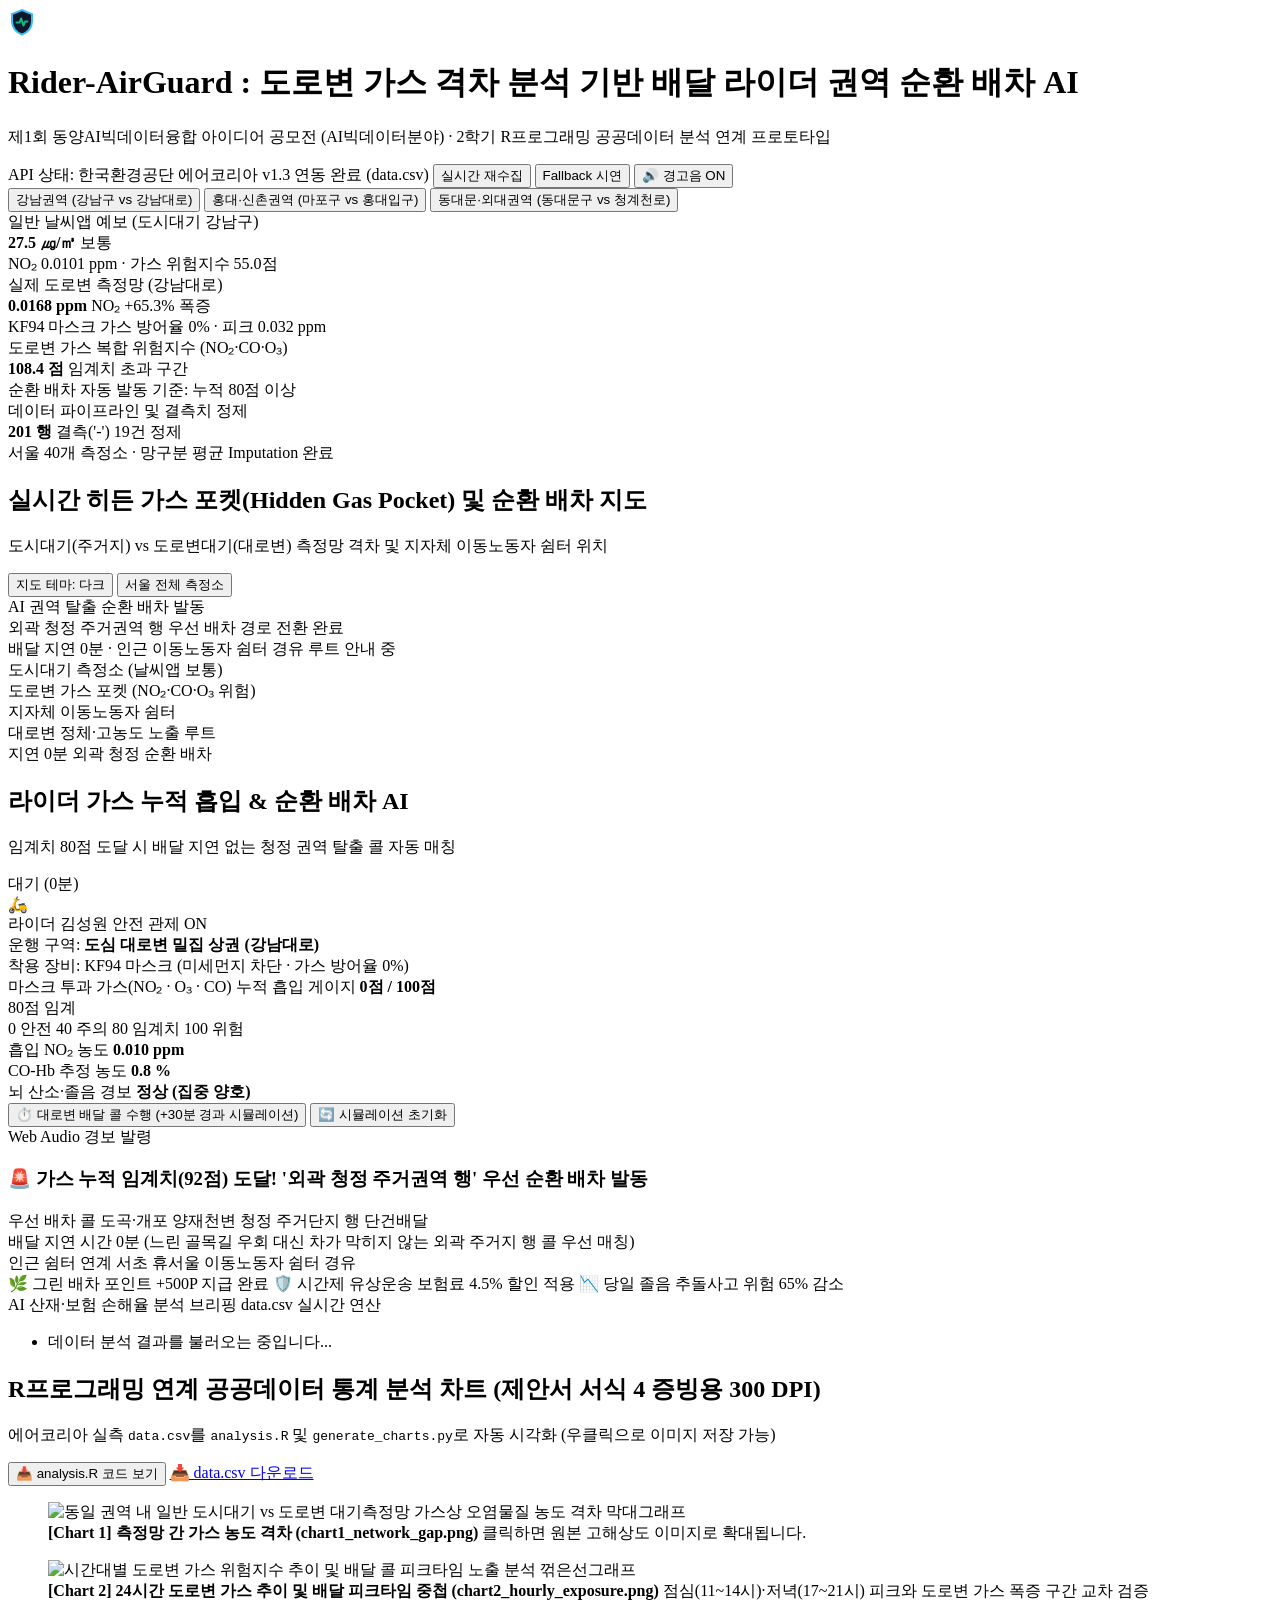
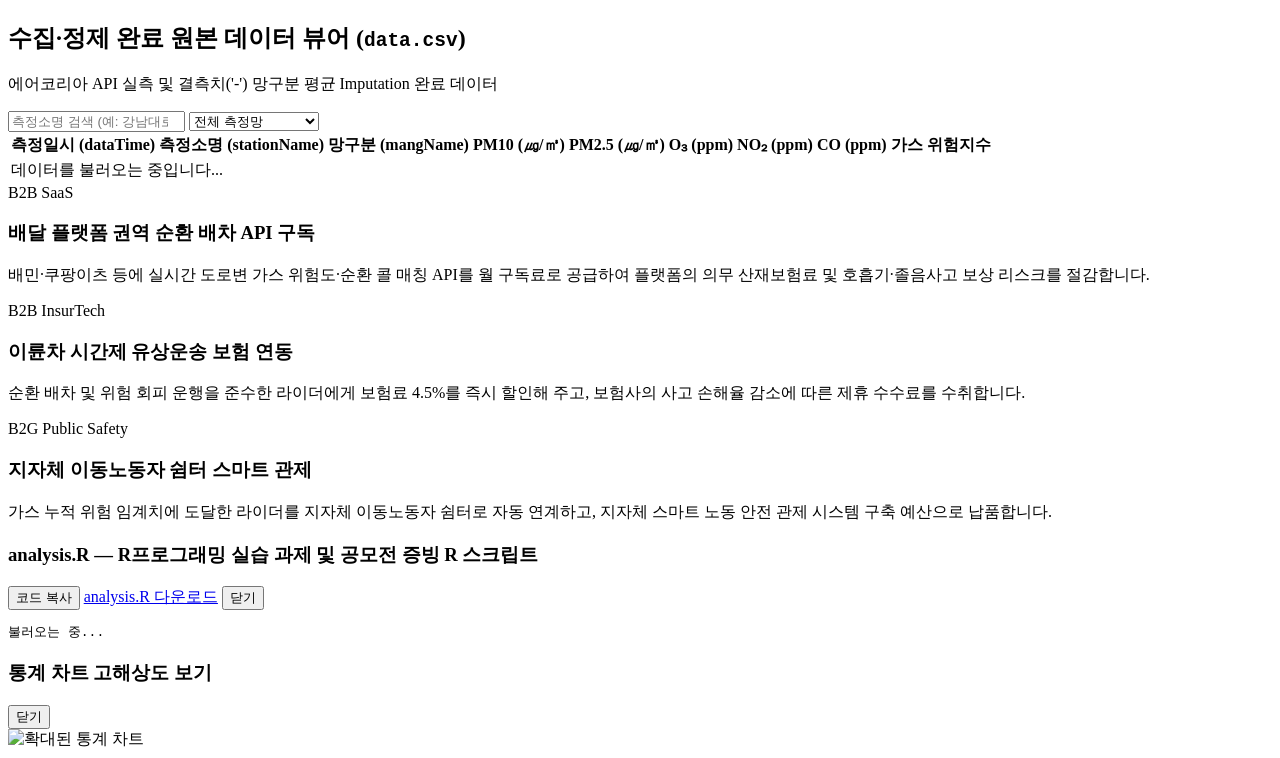
==== templates/index.html @ 2bc338ea "feat: initial Rider-AirGuard prototype, AirKorea API pipeline, R analysis, charts, and GitHub Pages " ====
<!DOCTYPE html>
<html lang="ko">
<head>
  <meta charset="UTF-8" />
  <meta name="viewport" content="width=device-width, initial-scale=1.0" />
  <title>Rider-AirGuard : 도로변 가스 격차 분석 기반 배달 라이더 권역 순환 배차 AI</title>
  <meta name="description" content="에어코리아 도시대기 vs 도로변 측정망 가스(NO2·O3·CO) 격차 분석 기반 배달 라이더 보호 및 지연 0분 권역 순환 배차 AI 관제 시스템" />
  <link rel="stylesheet" href="static/vendor/leaflet/leaflet.css" />
  <link rel="stylesheet" href="static/css/style.css" />
</head>
<body>
  <!-- A. 상단 관제 헤더 바 -->
  <header class="topbar">
    <div class="topbar-inner">
      <div class="brand-area">
        <div class="brand-logo" aria-hidden="true">
          <svg width="28" height="28" viewBox="0 0 28 28" fill="none">
            <path d="M14 2L24 6.2V13.6C24 19.8 19.7 24.8 14 26.5C8.3 24.8 4 19.8 4 13.6V6.2L14 2Z" stroke="#38BDF8" stroke-width="2" fill="#0F172A"/>
            <path d="M8.5 14.5H11.5L13.2 10.5L15.4 17.5L17.2 13.5H19.5" stroke="#10B981" stroke-width="2" stroke-linecap="round" stroke-linejoin="round"/>
          </svg>
        </div>
        <div class="brand-text">
          <h1>Rider-AirGuard : 도로변 가스 격차 분석 기반 배달 라이더 권역 순환 배차 AI</h1>
          <p class="brand-sub">제1회 동양AI빅데이터융합 아이디어 공모전 (AI빅데이터분야) · 2학기 R프로그래밍 공공데이터 분석 연계 프로토타입</p>
        </div>
      </div>

      <div class="header-controls">
        <div class="api-status-group">
          <span id="apiStatusBadge" class="status-badge status-live">
            API 상태: 한국환경공단 에어코리아 v1.3 연동 완료 (data.csv)
          </span>
          <button id="btnRefreshLive" class="btn-mini" title="실제 에어코리아 API에서 최신 데이터 다시 수집">
            실시간 재수집
          </button>
          <button id="btnTestFallback" class="btn-mini btn-mini-outline" title="API 장애 상황 대비 로컬 백업 Fallback 모드 시연">
            Fallback 시연
          </button>
          <button id="btnToggleAudio" class="btn-mini btn-mini-outline" title="경고음 알림 켜기/끄기">
            🔊 경고음 ON
          </button>
        </div>

        <nav class="region-tabs" aria-label="핵심 배달 권역 빠른 이동">
          <button class="region-tab active" data-region="gangnam">
            강남권역 <span class="tab-sub">(강남구 vs 강남대로)</span>
          </button>
          <button class="region-tab" data-region="hongdae">
            홍대·신촌권역 <span class="tab-sub">(마포구 vs 홍대입구)</span>
          </button>
          <button class="region-tab" data-region="dongdaemun">
            동대문·외대권역 <span class="tab-sub">(동대문구 vs 청계천로)</span>
          </button>
        </nav>
      </div>
    </div>
  </header>

  <!-- 권역 핵심 KPI 요약 스트립 -->
  <section class="kpi-strip" aria-label="선택 권역 실시간 측정망 격차 지표">
    <div class="kpi-card">
      <span class="kpi-label">일반 날씨앱 예보 (도시대기 <span id="kpiUrbanName">강남구</span>)</span>
      <div class="kpi-value-row">
        <strong id="kpiUrbanPm10" class="text-emerald">27.5 ㎍/㎥</strong>
        <span id="kpiUrbanGrade" class="pill pill-safe">보통</span>
      </div>
      <span id="kpiUrbanSub" class="kpi-foot">NO₂ 0.0101 ppm · 가스 위험지수 55.0점</span>
    </div>

    <div class="kpi-card kpi-danger">
      <span class="kpi-label">실제 도로변 측정망 (<span id="kpiRoadName">강남대로</span>)</span>
      <div class="kpi-value-row">
        <strong id="kpiRoadNo2" class="text-rose">0.0168 ppm</strong>
        <span id="kpiGapBadge" class="pill pill-danger">NO₂ +65.3% 폭증</span>
      </div>
      <span id="kpiRoadSub" class="kpi-foot">KF94 마스크 가스 방어율 0% · 피크 0.032 ppm</span>
    </div>

    <div class="kpi-card">
      <span class="kpi-label">도로변 가스 복합 위험지수 (NO₂·CO·O₃)</span>
      <div class="kpi-value-row">
        <strong id="kpiRiskPeak" class="text-amber">108.4 점</strong>
        <span id="kpiRiskGrade" class="pill pill-warn">임계치 초과 구간</span>
      </div>
      <span id="kpiRiskSub" class="kpi-foot">순환 배차 자동 발동 기준: 누적 80점 이상</span>
    </div>

    <div class="kpi-card">
      <span class="kpi-label">데이터 파이프라인 및 결측치 정제</span>
      <div class="kpi-value-row">
        <strong id="kpiRowsCount" class="text-sky">201 행</strong>
        <span id="kpiImputeBadge" class="pill pill-info">결측('-') 19건 정제</span>
      </div>
      <span id="kpiMetaFoot" class="kpi-foot">서울 40개 측정소 · 망구분 평균 Imputation 완료</span>
    </div>
  </section>

  <!-- 메인 관제 그리드: B. 좌측/중앙 지도 + C. 우측 라이더 시뮬레이터 -->
  <main class="main-grid">
    <!-- B. 좌측/중앙 패널: Leaflet.js 인터랙티브 배차 관제 지도 -->
    <section class="panel map-panel" aria-label="배차 관제 인터랙티브 지도">
      <div class="panel-header">
        <div>
          <h2>실시간 히든 가스 포켓(Hidden Gas Pocket) 및 순환 배차 지도</h2>
          <p id="mapSubtitle" class="panel-sub">도시대기(주거지) vs 도로변대기(대로변) 측정망 격차 및 지자체 이동노동자 쉼터 위치</p>
        </div>
        <div class="map-controls">
          <button id="btnTileToggle" class="btn-mini btn-mini-outline" title="지도 타일 테마 전환">
            지도 테마: 다크
          </button>
          <button id="btnToggleAllStations" class="btn-mini btn-mini-outline" title="서울 전역 40개 측정소 마커 표시 전환">
            서울 전체 측정소
          </button>
        </div>
      </div>

      <div class="map-wrapper">
        <div id="dispatchMap"></div>

        <!-- 지도 상단 순환 배차 발동 오버레이 (80점 돌파 시 노출) -->
        <div id="mapDispatchOverlay" class="map-dispatch-overlay hidden" role="alert">
          <div class="overlay-badge">AI 권역 탈출 순환 배차 발동</div>
          <div class="overlay-title" id="mapOverlayTitle">외곽 청정 주거권역 행 우선 배차 경로 전환 완료</div>
          <div class="overlay-desc" id="mapOverlayDesc">배달 지연 0분 · 인근 이동노동자 쉼터 경유 루트 안내 중</div>
        </div>

        <!-- 지도 범례 -->
        <div class="map-legend">
          <div class="legend-item"><span class="dot dot-green"></span> 도시대기 측정소 (날씨앱 보통)</div>
          <div class="legend-item"><span class="dot dot-red pulse-dot"></span> 도로변 가스 포켓 (NO₂·CO·O₃ 위험)</div>
          <div class="legend-item"><span class="dot dot-blue"></span> 지자체 이동노동자 쉼터</div>
          <div class="legend-item"><span class="line-sample line-red"></span> 대로변 정체·고농도 노출 루트</div>
          <div class="legend-item"><span class="line-sample line-cyan"></span> 지연 0분 외곽 청정 순환 배차</div>
        </div>
      </div>
    </section>

    <!-- C. 우측 패널: 라이더 가스 누적 게이지 & 순환 배차 시뮬레이터 -->
    <aside class="panel simulator-panel" aria-label="라이더 가스 누적 게이지 및 순환 배차 시뮬레이터">
      <div class="panel-header">
        <div>
          <h2>라이더 가스 누적 흡입 &amp; 순환 배차 AI</h2>
          <p class="panel-sub">임계치 80점 도달 시 배달 지연 없는 청정 권역 탈출 콜 자동 매칭</p>
        </div>
        <span id="simStepBadge" class="step-badge">대기 (0분)</span>
      </div>

      <!-- 1. 라이더 실시간 상태 카드 -->
      <div class="rider-card">
        <div class="rider-top">
          <div class="rider-avatar" aria-hidden="true">🛵</div>
          <div class="rider-info">
            <div class="rider-name">라이더 김성원 <span class="rider-tag">안전 관제 ON</span></div>
            <div class="rider-meta">운행 구역: <strong id="simZoneName">도심 대로변 밀집 상권 (강남대로)</strong></div>
            <div class="rider-meta">착용 장비: <span class="text-amber">KF94 마스크 (미세먼지 차단 · 가스 방어율 0%)</span></div>
          </div>
        </div>

        <!-- 마스크 투과 가스 누적 흡입 게이지 바 -->
        <div class="gauge-block">
          <div class="gauge-header">
            <span>마스크 투과 가스(NO₂ · O₃ · CO) 누적 흡입 게이지</span>
            <strong id="gaugeScoreText" class="gauge-score">0점 / 100점</strong>
          </div>
          <div class="gauge-track">
            <div id="gaugeFill" class="gauge-fill" style="width: 0%;"></div>
            <div class="gauge-threshold" title="임계치 80점: 순환 배차 자동 발동">
              <span>80점 임계</span>
            </div>
          </div>
          <div class="gauge-scale">
            <span>0 안전</span>
            <span>40 주의</span>
            <span>80 임계치</span>
            <span>100 위험</span>
          </div>
        </div>

        <!-- 실시간 흡입 수치 및 뇌 산소/졸음 경고 레벨 -->
        <div class="telemetry-grid">
          <div class="tele-box">
            <span class="tele-label">흡입 NO₂ 농도</span>
            <strong id="teleNo2" class="tele-val">0.010 ppm</strong>
          </div>
          <div class="tele-box">
            <span class="tele-label">CO-Hb 추정 농도</span>
            <strong id="teleCohb" class="tele-val">0.8 %</strong>
          </div>
          <div class="tele-box">
            <span class="tele-label">뇌 산소·졸음 경보</span>
            <strong id="teleAlertLevel" class="tele-val text-emerald">정상 (집중 양호)</strong>
          </div>
        </div>
      </div>

      <!-- 2. 시연 조작 버튼 2종 -->
      <div class="sim-actions">
        <button id="btnSimStep" class="btn-primary">
          ⏱️ 대로변 배달 콜 수행 (+30분 경과 시뮬레이션)
        </button>
        <button id="btnSimReset" class="btn-secondary">
          🔄 시뮬레이션 초기화
        </button>
      </div>

      <!-- 3. 임계치(80점) 돌파 시 '권역 탈출 순환 배차' 자동 발동 승인 카드 -->
      <div id="dispatchApprovalCard" class="dispatch-card hidden" role="status">
        <div class="dispatch-header">
          <span class="dispatch-pill">Web Audio 경보 발령</span>
          <h3 id="dispatchHeadline">🚨 가스 누적 임계치(92점) 도달! '외곽 청정 주거권역 행' 우선 순환 배차 발동</h3>
        </div>
        <div class="dispatch-body">
          <div class="dispatch-row">
            <span class="d-key">우선 배차 콜</span>
            <span class="d-val text-sky" id="dispatchOrderTitle">도곡·개포 양재천변 청정 주거단지 행 단건배달</span>
          </div>
          <div class="dispatch-row">
            <span class="d-key">배달 지연 시간</span>
            <span class="d-val text-emerald" id="dispatchDelay">0분 (느린 골목길 우회 대신 차가 막히지 않는 외곽 주거지 행 콜 우선 매칭)</span>
          </div>
          <div class="dispatch-row">
            <span class="d-key">인근 쉼터 연계</span>
            <span class="d-val" id="dispatchShelter">서초 휴서울 이동노동자 쉼터 경유</span>
          </div>
          <div class="dispatch-rewards">
            <span class="reward-chip">🌿 그린 배차 포인트 +500P 지급 완료</span>
            <span class="reward-chip">🛡️ 시간제 유상운송 보험료 4.5% 할인 적용</span>
            <span class="reward-chip">📉 당일 졸음 추돌사고 위험 65% 감소</span>
          </div>
        </div>
      </div>

      <!-- 4. AI 산재·보험 손해율 분석 브리핑 박스 -->
      <div class="briefing-box">
        <div class="briefing-title">
          <span>AI 산재·보험 손해율 분석 브리핑</span>
          <span class="briefing-tag">data.csv 실시간 연산</span>
        </div>
        <ul id="aiBriefingList" class="briefing-list">
          <li>데이터 분석 결과를 불러오는 중입니다...</li>
        </ul>
      </div>
    </aside>
  </main>

  <!-- D. 하단 패널: R 과제 연계 통계 차트 2종 & data.csv 원본 뷰어 + BM 요약 -->
  <section class="bottom-section" aria-label="R 통계 시각화 및 원본 데이터 검증">
    <div class="panel charts-panel">
      <div class="panel-header">
        <div>
          <h2>R프로그래밍 연계 공공데이터 통계 분석 차트 (제안서 서식 4 증빙용 300 DPI)</h2>
          <p class="panel-sub">에어코리아 실측 <code>data.csv</code>를 <code>analysis.R</code> 및 <code>generate_charts.py</code>로 자동 시각화 (우클릭으로 이미지 저장 가능)</p>
        </div>
        <div class="chart-actions">
          <button id="btnViewRCode" class="btn-mini">📥 analysis.R 코드 보기</button>
          <a href="data.csv" download="data.csv" class="btn-mini btn-mini-accent">📥 data.csv 다운로드</a>
        </div>
      </div>

      <div class="charts-grid">
        <figure class="chart-card">
          <img id="imgChart1" src="static/charts/chart1_network_gap.png" alt="동일 권역 내 일반 도시대기 vs 도로변 대기측정망 가스상 오염물질 농도 격차 막대그래프" loading="lazy" />
          <figcaption>
            <strong>[Chart 1] 측정망 간 가스 농도 격차 (chart1_network_gap.png)</strong>
            <span>클릭하면 원본 고해상도 이미지로 확대됩니다.</span>
          </figcaption>
        </figure>

        <figure class="chart-card">
          <img id="imgChart2" src="static/charts/chart2_hourly_exposure.png" alt="시간대별 도로변 가스 위험지수 추이 및 배달 콜 피크타임 노출 분석 꺾은선그래프" loading="lazy" />
          <figcaption>
            <strong>[Chart 2] 24시간 도로변 가스 추이 및 배달 피크타임 중첩 (chart2_hourly_exposure.png)</strong>
            <span>점심(11~14시)·저녁(17~21시) 피크와 도로변 가스 폭증 구간 교차 검증</span>
          </figcaption>
        </figure>
      </div>
    </div>

    <!-- data.csv 원본 데이터 테이블 뷰어 -->
    <div class="panel table-panel">
      <div class="panel-header">
        <div>
          <h2>수집·정제 완료 원본 데이터 뷰어 (<code>data.csv</code>)</h2>
          <p class="panel-sub" id="tableSummary">에어코리아 API 실측 및 결측치('-') 망구분 평균 Imputation 완료 데이터</p>
        </div>
        <div class="table-filters">
          <input id="csvSearchInput" type="search" placeholder="측정소명 검색 (예: 강남대로, 신촌로)" aria-label="측정소명 검색" />
          <select id="csvMangFilter" aria-label="망구분 필터">
            <option value="ALL">전체 측정망</option>
            <option value="도로변대기">도로변대기만 보기</option>
            <option value="도시대기">도시대기만 보기</option>
          </select>
        </div>
      </div>

      <div class="table-scroll">
        <table class="data-table">
          <thead>
            <tr>
              <th>측정일시 (dataTime)</th>
              <th>측정소명 (stationName)</th>
              <th>망구분 (mangName)</th>
              <th>PM10 (㎍/㎥)</th>
              <th>PM2.5 (㎍/㎥)</th>
              <th>O₃ (ppm)</th>
              <th>NO₂ (ppm)</th>
              <th>CO (ppm)</th>
              <th>가스 위험지수</th>
            </tr>
          </thead>
          <tbody id="csvTableBody">
            <tr><td colspan="9" class="empty-cell">데이터를 불러오는 중입니다...</td></tr>
          </tbody>
        </table>
      </div>
    </div>

    <!-- 비즈니스 수익 모델 (B2B / B2G) 요약 스트립 -->
    <div class="bm-strip">
      <div class="bm-card">
        <span class="bm-tag">B2B SaaS</span>
        <h3>배달 플랫폼 권역 순환 배차 API 구독</h3>
        <p>배민·쿠팡이츠 등에 실시간 도로변 가스 위험도·순환 콜 매칭 API를 월 구독료로 공급하여 플랫폼의 의무 산재보험료 및 호흡기·졸음사고 보상 리스크를 절감합니다.</p>
      </div>
      <div class="bm-card">
        <span class="bm-tag">B2B InsurTech</span>
        <h3>이륜차 시간제 유상운송 보험 연동</h3>
        <p>순환 배차 및 위험 회피 운행을 준수한 라이더에게 보험료 4.5%를 즉시 할인해 주고, 보험사의 사고 손해율 감소에 따른 제휴 수수료를 수취합니다.</p>
      </div>
      <div class="bm-card">
        <span class="bm-tag">B2G Public Safety</span>
        <h3>지자체 이동노동자 쉼터 스마트 관제</h3>
        <p>가스 누적 위험 임계치에 도달한 라이더를 지자체 이동노동자 쉼터로 자동 연계하고, 지자체 스마트 노동 안전 관제 시스템 구축 예산으로 납품합니다.</p>
      </div>
    </div>
  </section>

  <!-- analysis.R 코드 모달 -->
  <div id="rCodeModal" class="modal hidden" role="dialog" aria-modal="true" aria-labelledby="rModalTitle">
    <div class="modal-backdrop" id="rModalBackdrop"></div>
    <div class="modal-content">
      <div class="modal-header">
        <h3 id="rModalTitle">analysis.R — R프로그래밍 실습 과제 및 공모전 증빙 R 스크립트</h3>
        <div class="modal-actions">
          <button id="btnCopyRCode" class="btn-mini">코드 복사</button>
          <a href="analysis.R" download="analysis.R" class="btn-mini btn-mini-accent">analysis.R 다운로드</a>
          <button id="btnCloseRModal" class="btn-mini btn-mini-outline">닫기</button>
        </div>
      </div>
      <pre id="rCodeContent" class="code-viewer">불러오는 중...</pre>
    </div>
  </div>

  <!-- 차트 확대 모달 -->
  <div id="chartZoomModal" class="modal hidden" role="dialog" aria-modal="true">
    <div class="modal-backdrop" id="chartModalBackdrop"></div>
    <div class="modal-content modal-image">
      <div class="modal-header">
        <h3 id="zoomChartTitle">통계 차트 고해상도 보기</h3>
        <button id="btnCloseZoomModal" class="btn-mini btn-mini-outline">닫기</button>
      </div>
      <img id="zoomChartImg" src="" alt="확대된 통계 차트" />
    </div>
  </div>

  <script src="static/vendor/leaflet/leaflet.js"></script>
  <script src="static/js/app.js"></script>
</body>
</html>
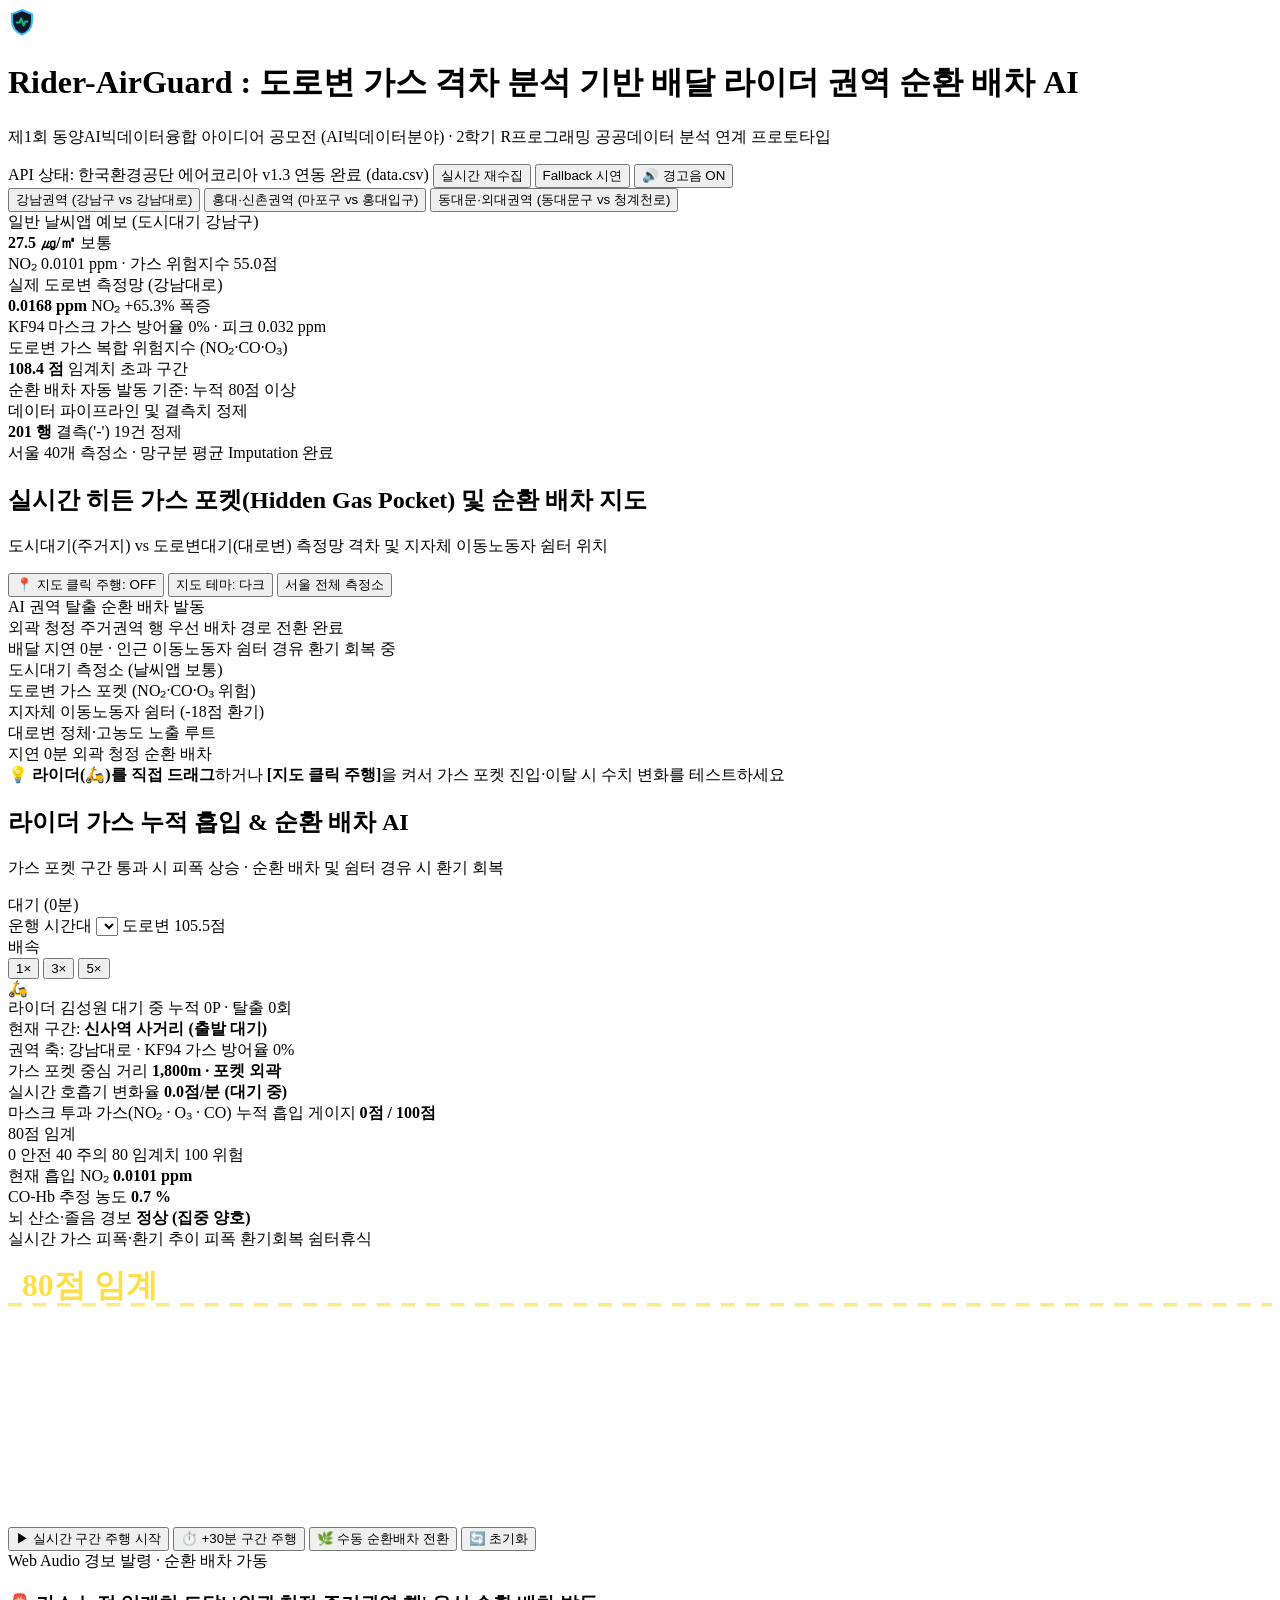
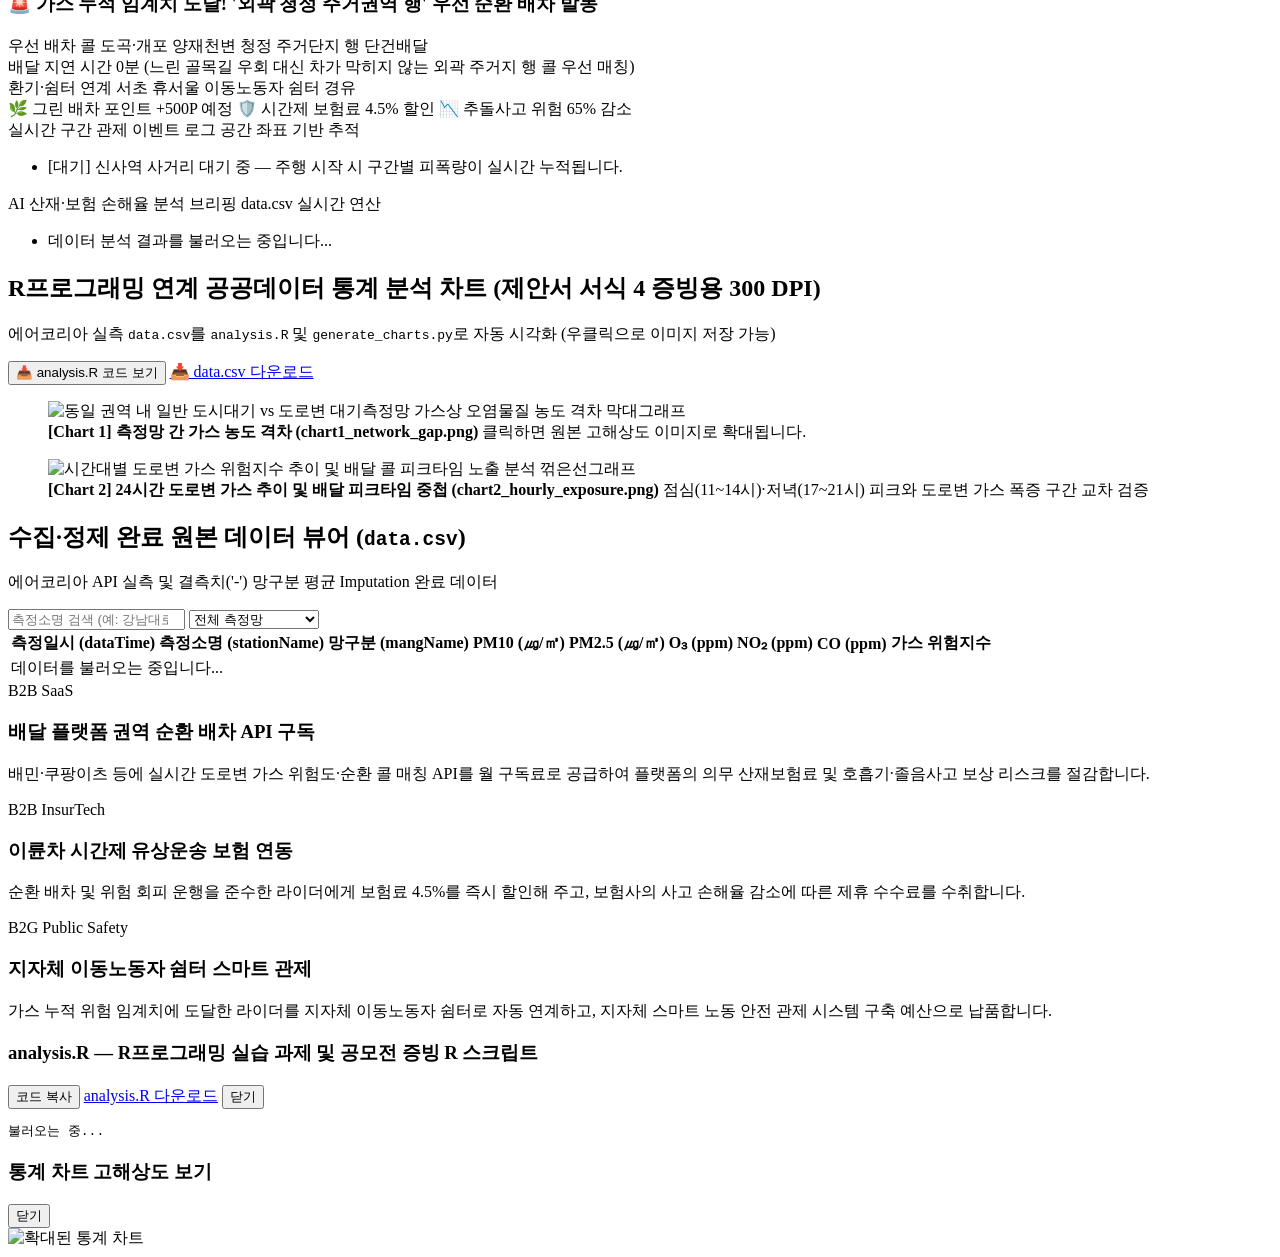
==== commit 1c6f1ea8: "Upgrade simulator to spatial pocket exposure, circular escape recovery, shelter rest bonus, and inte" ====
--- a/templates/index.html
+++ b/templates/index.html
@@ -105,6 +105,9 @@
           <p id="mapSubtitle" class="panel-sub">도시대기(주거지) vs 도로변대기(대로변) 측정망 격차 및 지자체 이동노동자 쉼터 위치</p>
         </div>
         <div class="map-controls">
+          <button id="btnMapClickDrive" class="btn-mini btn-mini-outline" title="활성화 후 지도를 클릭하면 라이더가 해당 위치로 직접 주행합니다">
+            📍 지도 클릭 주행: OFF
+          </button>
           <button id="btnTileToggle" class="btn-mini btn-mini-outline" title="지도 타일 테마 전환">
             지도 테마: 다크
           </button>
@@ -117,20 +120,24 @@
       <div class="map-wrapper">
         <div id="dispatchMap"></div>
 
-        <!-- 지도 상단 순환 배차 발동 오버레이 (80점 돌파 시 노출) -->
+        <!-- 지도 상단 순환 배차 발동 오버레이 (80점 돌파 또는 수동 전환 시 노출) -->
         <div id="mapDispatchOverlay" class="map-dispatch-overlay hidden" role="alert">
-          <div class="overlay-badge">AI 권역 탈출 순환 배차 발동</div>
+          <div class="overlay-badge" id="mapOverlayBadge">AI 권역 탈출 순환 배차 발동</div>
           <div class="overlay-title" id="mapOverlayTitle">외곽 청정 주거권역 행 우선 배차 경로 전환 완료</div>
-          <div class="overlay-desc" id="mapOverlayDesc">배달 지연 0분 · 인근 이동노동자 쉼터 경유 루트 안내 중</div>
+          <div class="overlay-desc" id="mapOverlayDesc">배달 지연 0분 · 인근 이동노동자 쉼터 경유 환기 회복 중</div>
         </div>
 
         <!-- 지도 범례 -->
         <div class="map-legend">
           <div class="legend-item"><span class="dot dot-green"></span> 도시대기 측정소 (날씨앱 보통)</div>
           <div class="legend-item"><span class="dot dot-red pulse-dot"></span> 도로변 가스 포켓 (NO₂·CO·O₃ 위험)</div>
-          <div class="legend-item"><span class="dot dot-blue"></span> 지자체 이동노동자 쉼터</div>
+          <div class="legend-item"><span class="dot dot-blue"></span> 지자체 이동노동자 쉼터 (-18점 환기)</div>
           <div class="legend-item"><span class="line-sample line-red"></span> 대로변 정체·고농도 노출 루트</div>
           <div class="legend-item"><span class="line-sample line-cyan"></span> 지연 0분 외곽 청정 순환 배차</div>
+        </div>
+
+        <div class="map-hint-chip">
+          💡 <strong>라이더(🛵)를 직접 드래그</strong>하거나 <strong>[지도 클릭 주행]</strong>을 켜서 가스 포켓 진입·이탈 시 수치 변화를 테스트하세요
         </div>
       </div>
     </section>
@@ -140,19 +147,55 @@
       <div class="panel-header">
         <div>
           <h2>라이더 가스 누적 흡입 &amp; 순환 배차 AI</h2>
-          <p class="panel-sub">임계치 80점 도달 시 배달 지연 없는 청정 권역 탈출 콜 자동 매칭</p>
+          <p class="panel-sub">가스 포켓 구간 통과 시 피폭 상승 · 순환 배차 및 쉼터 경유 시 환기 회복</p>
         </div>
         <span id="simStepBadge" class="step-badge">대기 (0분)</span>
       </div>
 
-      <!-- 1. 라이더 실시간 상태 카드 -->
+      <!-- 0. 운행 시간대 (data.csv 24h 실측 연동) & 배속 제어 바 -->
+      <div class="sim-env-bar">
+        <div class="env-group">
+          <label for="simHourSelect" class="env-label">운행 시간대</label>
+          <select id="simHourSelect" class="env-select" aria-label="시뮬레이션 운행 시간대 선택"></select>
+          <span id="simHourContext" class="hour-context-pill">도로변 105.5점</span>
+        </div>
+        <div class="env-group">
+          <span class="env-label">배속</span>
+          <div class="speed-group" role="group" aria-label="주행 시뮬레이션 배속">
+            <button class="speed-btn active" data-speed="1">1×</button>
+            <button class="speed-btn" data-speed="3">3×</button>
+            <button class="speed-btn" data-speed="5">5×</button>
+          </div>
+        </div>
+      </div>
+
+      <!-- 1. 라이더 실시간 상태 & 공간 피폭 카드 -->
       <div class="rider-card">
         <div class="rider-top">
           <div class="rider-avatar" aria-hidden="true">🛵</div>
           <div class="rider-info">
-            <div class="rider-name">라이더 김성원 <span class="rider-tag">안전 관제 ON</span></div>
-            <div class="rider-meta">운행 구역: <strong id="simZoneName">도심 대로변 밀집 상권 (강남대로)</strong></div>
-            <div class="rider-meta">착용 장비: <span class="text-amber">KF94 마스크 (미세먼지 차단 · 가스 방어율 0%)</span></div>
+            <div class="rider-name">
+              <span>라이더 김성원</span>
+              <span id="riderPhasePill" class="rider-tag">대기 중</span>
+              <span id="esgScoreBadge" class="esg-pill">누적 0P · 탈출 0회</span>
+            </div>
+            <div class="rider-meta">현재 구간: <strong id="simSegmentName">신사역 사거리 (출발 대기)</strong></div>
+            <div class="rider-meta">
+              권역 축: <span id="simZoneName">강남대로</span> ·
+              <span class="text-amber">KF94 가스 방어율 0%</span>
+            </div>
+          </div>
+        </div>
+
+        <!-- 실시간 공간 위치 & 증감 속도 상태 바 -->
+        <div class="spatial-status-bar">
+          <div class="spatial-cell">
+            <span class="sp-label">가스 포켓 중심 거리</span>
+            <strong id="simPocketDist" class="sp-val text-emerald">1,800m · 포켓 외곽</strong>
+          </div>
+          <div class="spatial-cell">
+            <span class="sp-label">실시간 호흡기 변화율</span>
+            <strong id="simDeltaRate" class="sp-val text-slate">0.0점/분 (대기 중)</strong>
           </div>
         </div>
 
@@ -179,35 +222,60 @@
         <!-- 실시간 흡입 수치 및 뇌 산소/졸음 경고 레벨 -->
         <div class="telemetry-grid">
           <div class="tele-box">
-            <span class="tele-label">흡입 NO₂ 농도</span>
-            <strong id="teleNo2" class="tele-val">0.010 ppm</strong>
+            <span class="tele-label">현재 흡입 NO₂</span>
+            <strong id="teleNo2" class="tele-val">0.0101 ppm</strong>
           </div>
           <div class="tele-box">
             <span class="tele-label">CO-Hb 추정 농도</span>
-            <strong id="teleCohb" class="tele-val">0.8 %</strong>
+            <strong id="teleCohb" class="tele-val">0.7 %</strong>
           </div>
           <div class="tele-box">
             <span class="tele-label">뇌 산소·졸음 경보</span>
             <strong id="teleAlertLevel" class="tele-val text-emerald">정상 (집중 양호)</strong>
           </div>
         </div>
-      </div>
-
-      <!-- 2. 시연 조작 버튼 2종 -->
-      <div class="sim-actions">
+
+        <!-- 실시간 누적·환기 추이 SVG 차트 -->
+        <div class="trend-chart-wrap">
+          <div class="trend-header">
+            <span>실시간 가스 피폭·환기 추이</span>
+            <span class="trend-legend">
+              <i class="lg-dot lg-red"></i>피폭
+              <i class="lg-dot lg-green"></i>환기회복
+              <i class="lg-dot lg-blue"></i>쉼터휴식
+            </span>
+          </div>
+          <svg id="simTrendSvg" class="trend-svg" viewBox="0 0 360 78" preserveAspectRatio="none" aria-label="실시간 가스 게이지 변화 그래프">
+            <line x1="0" y1="15.6" x2="360" y2="15.6" stroke="#fde047" stroke-width="1" stroke-dasharray="4 3" opacity="0.65" />
+            <text x="4" y="13" fill="#fde047" font-size="9" font-weight="700">80점 임계</text>
+            <path id="simTrendArea" d="" fill="rgba(56, 189, 248, 0.14)" />
+            <path id="simTrendPath" d="" fill="none" stroke="#38bdf8" stroke-width="2.2" stroke-linecap="round" stroke-linejoin="round" />
+            <g id="simTrendMarkers"></g>
+          </svg>
+        </div>
+      </div>
+
+      <!-- 2. 시연 조작 버튼 4종 -->
+      <div class="sim-actions-grid">
+        <button id="btnSimPlayPause" class="btn-play">
+          ▶ 실시간 구간 주행 시작
+        </button>
         <button id="btnSimStep" class="btn-primary">
-          ⏱️ 대로변 배달 콜 수행 (+30분 경과 시뮬레이션)
+          ⏱️ +30분 구간 주행
+        </button>
+        <button id="btnManualEscape" class="btn-escape">
+          🌿 수동 순환배차 전환
         </button>
         <button id="btnSimReset" class="btn-secondary">
-          🔄 시뮬레이션 초기화
+          🔄 초기화
         </button>
       </div>
 
-      <!-- 3. 임계치(80점) 돌파 시 '권역 탈출 순환 배차' 자동 발동 승인 카드 -->
+      <!-- 3. 임계치(80점) 돌파 또는 수동 전환 시 '권역 탈출 순환 배차' 카드 -->
       <div id="dispatchApprovalCard" class="dispatch-card hidden" role="status">
         <div class="dispatch-header">
-          <span class="dispatch-pill">Web Audio 경보 발령</span>
-          <h3 id="dispatchHeadline">🚨 가스 누적 임계치(92점) 도달! '외곽 청정 주거권역 행' 우선 순환 배차 발동</h3>
+          <span id="dispatchPill" class="dispatch-pill">Web Audio 경보 발령 · 순환 배차 가동</span>
+          <h3 id="dispatchHeadline">🚨 가스 누적 임계치 도달! '외곽 청정 주거권역 행' 우선 순환 배차 발동</h3>
         </div>
         <div class="dispatch-body">
           <div class="dispatch-row">
@@ -219,18 +287,29 @@
             <span class="d-val text-emerald" id="dispatchDelay">0분 (느린 골목길 우회 대신 차가 막히지 않는 외곽 주거지 행 콜 우선 매칭)</span>
           </div>
           <div class="dispatch-row">
-            <span class="d-key">인근 쉼터 연계</span>
+            <span class="d-key">환기·쉼터 연계</span>
             <span class="d-val" id="dispatchShelter">서초 휴서울 이동노동자 쉼터 경유</span>
           </div>
           <div class="dispatch-rewards">
-            <span class="reward-chip">🌿 그린 배차 포인트 +500P 지급 완료</span>
-            <span class="reward-chip">🛡️ 시간제 유상운송 보험료 4.5% 할인 적용</span>
-            <span class="reward-chip">📉 당일 졸음 추돌사고 위험 65% 감소</span>
-          </div>
-        </div>
-      </div>
-
-      <!-- 4. AI 산재·보험 손해율 분석 브리핑 박스 -->
+            <span class="reward-chip" id="rewardPointsChip">🌿 그린 배차 포인트 +500P 예정</span>
+            <span class="reward-chip">🛡️ 시간제 보험료 4.5% 할인</span>
+            <span class="reward-chip">📉 추돌사고 위험 65% 감소</span>
+          </div>
+        </div>
+      </div>
+
+      <!-- 4. 실시간 구간 관제 이벤트 로그 -->
+      <div class="event-log-box">
+        <div class="briefing-title">
+          <span>실시간 구간 관제 이벤트 로그</span>
+          <span class="briefing-tag">공간 좌표 기반 추적</span>
+        </div>
+        <ul id="simEventLog" class="event-log-list">
+          <li><span class="ev-time">[대기]</span> 신사역 사거리 대기 중 — 주행 시작 시 구간별 피폭량이 실시간 누적됩니다.</li>
+        </ul>
+      </div>
+
+      <!-- 5. AI 산재·보험 손해율 분석 브리핑 박스 -->
       <div class="briefing-box">
         <div class="briefing-title">
           <span>AI 산재·보험 손해율 분석 브리핑</span>
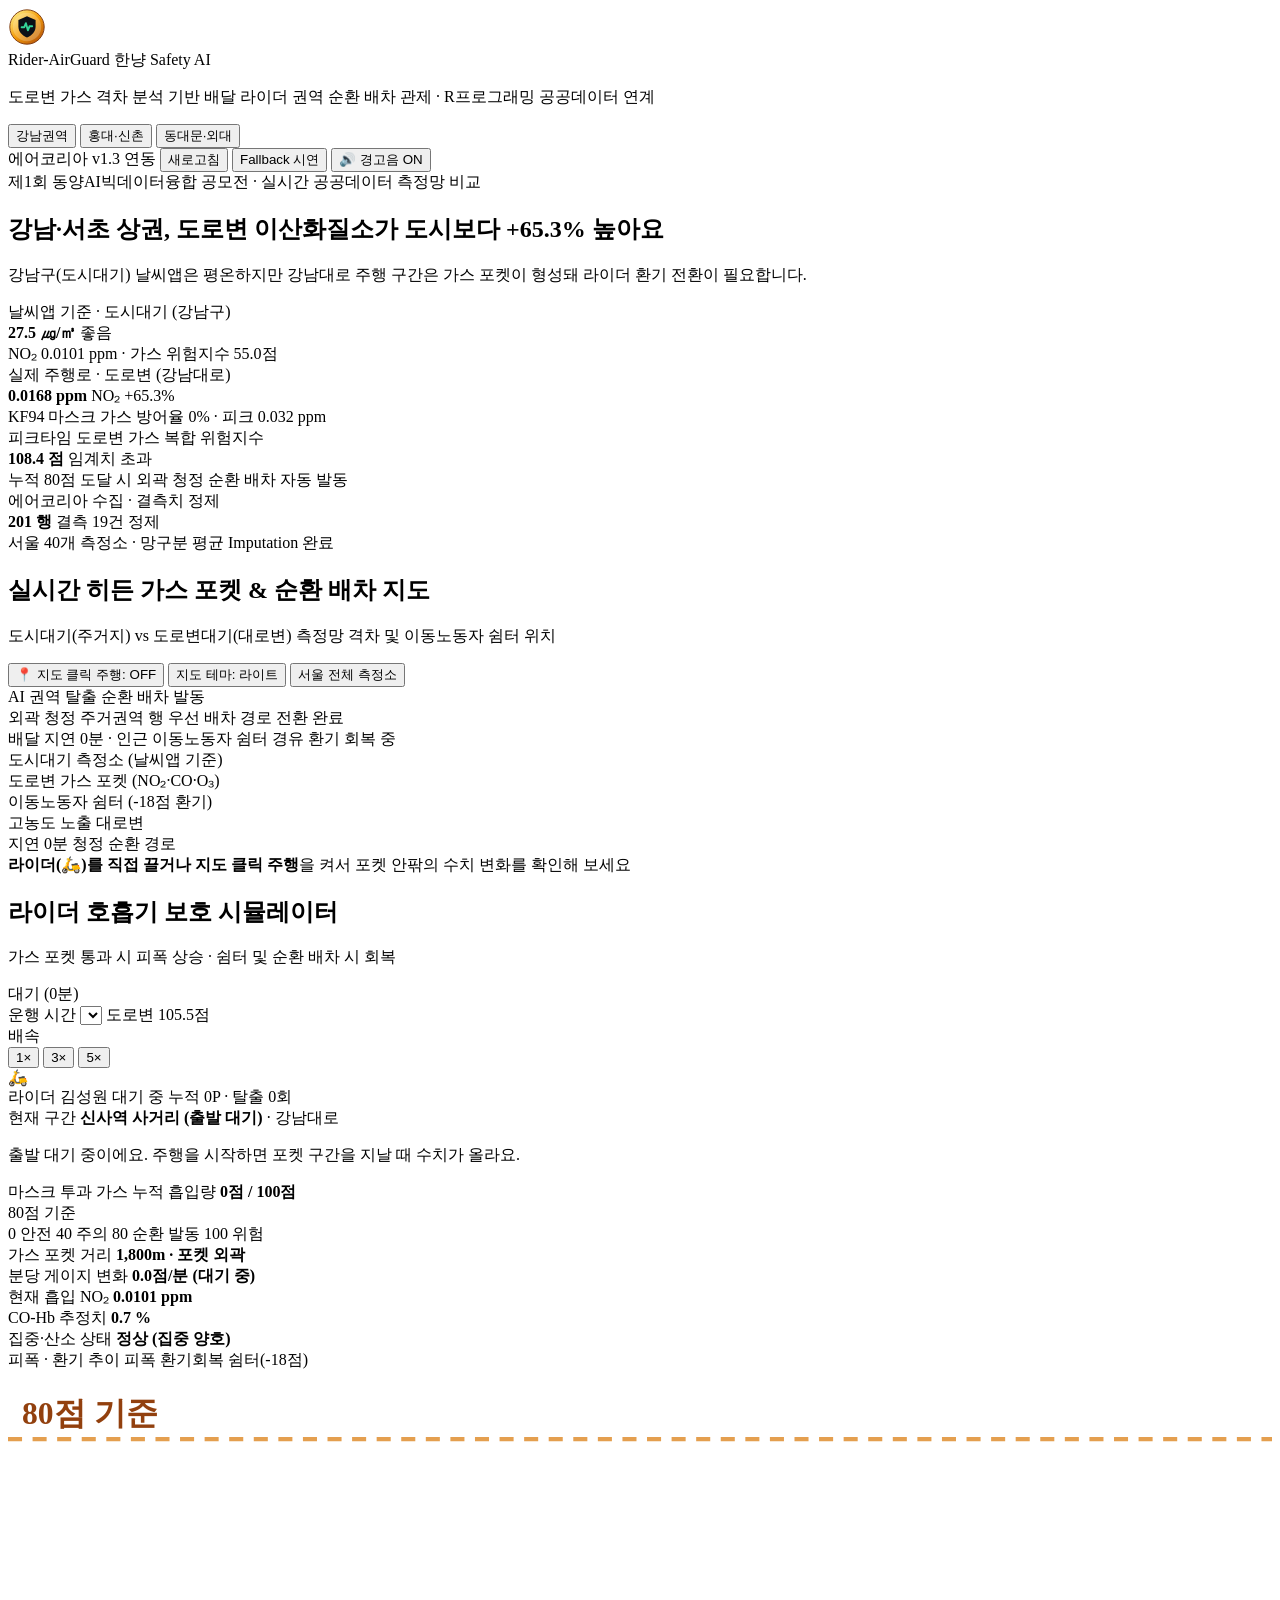
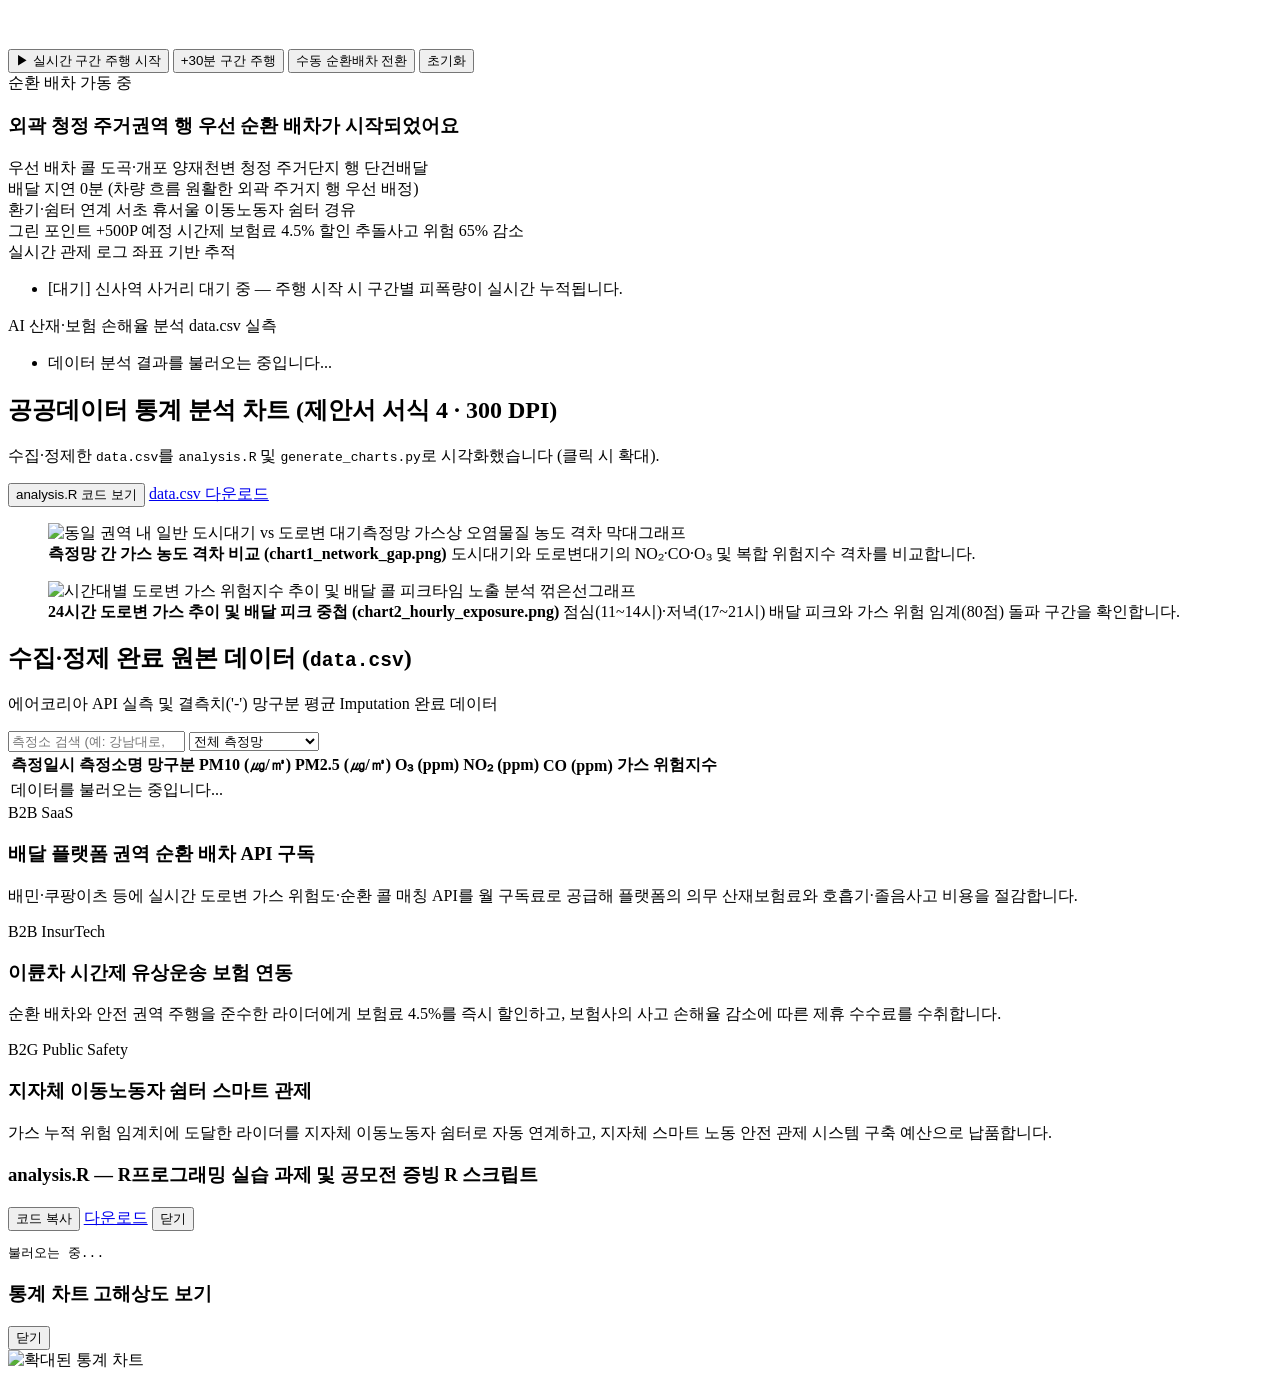
==== commit 61628afc: "Redesign UI with Toss-grade readability and HanNyang brand system" ====
--- a/templates/index.html
+++ b/templates/index.html
@@ -3,336 +3,361 @@
 <head>
   <meta charset="UTF-8" />
   <meta name="viewport" content="width=device-width, initial-scale=1.0" />
-  <title>Rider-AirGuard : 도로변 가스 격차 분석 기반 배달 라이더 권역 순환 배차 AI</title>
+  <title>Rider-AirGuard — 한냥 Safety · 도로변 가스 격차 기반 순환 배차 AI</title>
   <meta name="description" content="에어코리아 도시대기 vs 도로변 측정망 가스(NO2·O3·CO) 격차 분석 기반 배달 라이더 보호 및 지연 0분 권역 순환 배차 AI 관제 시스템" />
+  <link rel="icon" type="image/svg+xml" href="data:image/svg+xml,%3Csvg xmlns='http://www.w3.org/2000/svg' viewBox='0 0 36 36'%3E%3Cdefs%3E%3ClinearGradient id='g' x1='0' y1='0' x2='1' y2='1'%3E%3Cstop offset='0%25' stop-color='%23FEF08A'/%3E%3Cstop offset='50%25' stop-color='%23F59E0B'/%3E%3Cstop offset='100%25' stop-color='%23B45309'/%3E%3C/linearGradient%3E%3C/defs%3E%3Ccircle cx='18' cy='18' r='16.5' fill='url(%23g)'/%3E%3Cpath d='M18 7.5L26 10.9V17.4C26 22.3 22.5 26.3 18 27.8C13.5 26.3 10 22.3 10 17.4V10.9L18 7.5Z' fill='%230B0F17'/%3E%3Cpath d='M13 18.2H15.6L17.1 14.5L19 21.1L20.5 17.4H23' stroke='%2334D399' stroke-width='1.8' stroke-linecap='round' stroke-linejoin='round' fill='none'/%3E%3C/svg%3E" />
+  <link rel="stylesheet" href="https://cdn.jsdelivr.net/gh/orioncactus/pretendard/dist/web/static/pretendard.css" />
+  <link rel="preconnect" href="https://fonts.googleapis.com" />
+  <link rel="preconnect" href="https://fonts.gstatic.com" crossorigin />
+  <link href="https://fonts.googleapis.com/css2?family=JetBrains+Mono:wght@500;600;700;800&display=swap" rel="stylesheet" />
   <link rel="stylesheet" href="static/vendor/leaflet/leaflet.css" />
   <link rel="stylesheet" href="static/css/style.css" />
 </head>
 <body>
-  <!-- A. 상단 관제 헤더 바 -->
+  <!-- A. 상단 내비게이션 바 (Frosted Ceramic + 한냥 브랜드 엠블럼) -->
   <header class="topbar">
     <div class="topbar-inner">
-      <div class="brand-area">
-        <div class="brand-logo" aria-hidden="true">
-          <svg width="28" height="28" viewBox="0 0 28 28" fill="none">
-            <path d="M14 2L24 6.2V13.6C24 19.8 19.7 24.8 14 26.5C8.3 24.8 4 19.8 4 13.6V6.2L14 2Z" stroke="#38BDF8" stroke-width="2" fill="#0F172A"/>
-            <path d="M8.5 14.5H11.5L13.2 10.5L15.4 17.5L17.2 13.5H19.5" stroke="#10B981" stroke-width="2" stroke-linecap="round" stroke-linejoin="round"/>
+      <div class="brand-lockup">
+        <div class="brand-emblem" aria-hidden="true">
+          <svg viewBox="0 0 38 38" width="38" height="38">
+            <defs>
+              <linearGradient id="hannyangGoldRim" x1="10%" y1="5%" x2="90%" y2="95%">
+                <stop offset="0%" stop-color="#FEF08A" />
+                <stop offset="48%" stop-color="#F59E0B" />
+                <stop offset="100%" stop-color="#B45309" />
+              </linearGradient>
+            </defs>
+            <circle cx="19" cy="19" r="17.2" fill="url(#hannyangGoldRim)" stroke="#78350F" stroke-width="0.9" />
+            <circle cx="19" cy="19" r="14.2" fill="#FFFBEB" opacity="0.24" />
+            <path d="M19 8.2L27.6 11.9V18.6C27.6 23.7 23.8 27.9 19 29.5C14.2 27.9 10.4 23.7 10.4 18.6V11.9L19 8.2Z" fill="#0B0F17" />
+            <path d="M13.6 19.2H16.3L17.9 15.2L19.9 22.3L21.5 18.3H24.2" stroke="#34D399" stroke-width="1.9" stroke-linecap="round" stroke-linejoin="round" fill="none" />
           </svg>
         </div>
-        <div class="brand-text">
-          <h1>Rider-AirGuard : 도로변 가스 격차 분석 기반 배달 라이더 권역 순환 배차 AI</h1>
-          <p class="brand-sub">제1회 동양AI빅데이터융합 아이디어 공모전 (AI빅데이터분야) · 2학기 R프로그래밍 공공데이터 분석 연계 프로토타입</p>
-        </div>
-      </div>
-
-      <div class="header-controls">
-        <div class="api-status-group">
+        <div class="brand-copy">
+          <div class="brand-title-row">
+            <span class="brand-wordmark">Rider-AirGuard</span>
+            <span class="hannyang-stamp">한냥 Safety AI</span>
+          </div>
+          <p class="brand-sub">도로변 가스 격차 분석 기반 배달 라이더 권역 순환 배차 관제 · R프로그래밍 공공데이터 연계</p>
+        </div>
+      </div>
+
+      <div class="topbar-right">
+        <nav class="seg-track" aria-label="핵심 배달 권역 빠른 이동">
+          <button type="button" class="seg-btn region-tab active" data-region="gangnam">강남권역</button>
+          <button type="button" class="seg-btn region-tab" data-region="hongdae">홍대·신촌</button>
+          <button type="button" class="seg-btn region-tab" data-region="dongdaemun">동대문·외대</button>
+        </nav>
+
+        <div class="utility-controls">
           <span id="apiStatusBadge" class="status-badge status-live">
-            API 상태: 한국환경공단 에어코리아 v1.3 연동 완료 (data.csv)
+            에어코리아 v1.3 연동
           </span>
-          <button id="btnRefreshLive" class="btn-mini" title="실제 에어코리아 API에서 최신 데이터 다시 수집">
-            실시간 재수집
-          </button>
-          <button id="btnTestFallback" class="btn-mini btn-mini-outline" title="API 장애 상황 대비 로컬 백업 Fallback 모드 시연">
+          <button type="button" id="btnRefreshLive" class="btn-mini" title="실제 에어코리아 API에서 최신 데이터 다시 수집">
+            새로고침
+          </button>
+          <button type="button" id="btnTestFallback" class="btn-mini btn-mini-outline" title="API 장애 상황 대비 로컬 백업 Fallback 모드 시연">
             Fallback 시연
           </button>
-          <button id="btnToggleAudio" class="btn-mini btn-mini-outline" title="경고음 알림 켜기/끄기">
+          <button type="button" id="btnToggleAudio" class="btn-mini btn-mini-outline" title="경고음 알림 켜기/끄기">
             🔊 경고음 ON
           </button>
         </div>
-
-        <nav class="region-tabs" aria-label="핵심 배달 권역 빠른 이동">
-          <button class="region-tab active" data-region="gangnam">
-            강남권역 <span class="tab-sub">(강남구 vs 강남대로)</span>
-          </button>
-          <button class="region-tab" data-region="hongdae">
-            홍대·신촌권역 <span class="tab-sub">(마포구 vs 홍대입구)</span>
-          </button>
-          <button class="region-tab" data-region="dongdaemun">
-            동대문·외대권역 <span class="tab-sub">(동대문구 vs 청계천로)</span>
-          </button>
-        </nav>
       </div>
     </div>
   </header>
 
-  <!-- 권역 핵심 KPI 요약 스트립 -->
-  <section class="kpi-strip" aria-label="선택 권역 실시간 측정망 격차 지표">
-    <div class="kpi-card">
-      <span class="kpi-label">일반 날씨앱 예보 (도시대기 <span id="kpiUrbanName">강남구</span>)</span>
-      <div class="kpi-value-row">
-        <strong id="kpiUrbanPm10" class="text-emerald">27.5 ㎍/㎥</strong>
-        <span id="kpiUrbanGrade" class="pill pill-safe">보통</span>
-      </div>
-      <span id="kpiUrbanSub" class="kpi-foot">NO₂ 0.0101 ppm · 가스 위험지수 55.0점</span>
-    </div>
-
-    <div class="kpi-card kpi-danger">
-      <span class="kpi-label">실제 도로변 측정망 (<span id="kpiRoadName">강남대로</span>)</span>
-      <div class="kpi-value-row">
-        <strong id="kpiRoadNo2" class="text-rose">0.0168 ppm</strong>
-        <span id="kpiGapBadge" class="pill pill-danger">NO₂ +65.3% 폭증</span>
-      </div>
-      <span id="kpiRoadSub" class="kpi-foot">KF94 마스크 가스 방어율 0% · 피크 0.032 ppm</span>
-    </div>
-
-    <div class="kpi-card">
-      <span class="kpi-label">도로변 가스 복합 위험지수 (NO₂·CO·O₃)</span>
-      <div class="kpi-value-row">
-        <strong id="kpiRiskPeak" class="text-amber">108.4 점</strong>
-        <span id="kpiRiskGrade" class="pill pill-warn">임계치 초과 구간</span>
-      </div>
-      <span id="kpiRiskSub" class="kpi-foot">순환 배차 자동 발동 기준: 누적 80점 이상</span>
-    </div>
-
-    <div class="kpi-card">
-      <span class="kpi-label">데이터 파이프라인 및 결측치 정제</span>
-      <div class="kpi-value-row">
-        <strong id="kpiRowsCount" class="text-sky">201 행</strong>
-        <span id="kpiImputeBadge" class="pill pill-info">결측('-') 19건 정제</span>
-      </div>
-      <span id="kpiMetaFoot" class="kpi-foot">서울 40개 측정소 · 망구분 평균 Imputation 완료</span>
-    </div>
-  </section>
-
-  <!-- 메인 관제 그리드: B. 좌측/중앙 지도 + C. 우측 라이더 시뮬레이터 -->
-  <main class="main-grid">
-    <!-- B. 좌측/중앙 패널: Leaflet.js 인터랙티브 배차 관제 지도 -->
-    <section class="panel map-panel" aria-label="배차 관제 인터랙티브 지도">
+  <div class="page-shell">
+    <!-- Toss 스타일 직관적 요약 타이틀 -->
+    <section class="hero-summary" aria-label="선택 권역 요약">
+      <div>
+        <div class="hero-kicker">제1회 동양AI빅데이터융합 공모전 · 실시간 공공데이터 측정망 비교</div>
+        <h1 id="heroRegionHeadline">
+          강남·서초 상권, 도로변 이산화질소가 도시보다 <span class="hero-highlight">+65.3%</span> 높아요
+        </h1>
+        <p id="heroRegionSub" class="hero-desc">
+          강남구(도시대기) 날씨앱은 평온하지만 강남대로 주행 구간은 가스 포켓이 형성돼 라이더 환기 전환이 필요합니다.
+        </p>
+      </div>
+    </section>
+
+    <!-- 핵심 KPI 4종 (균일한 세라믹 화이트 카드, 1카드 1핵심 수치) -->
+    <section class="kpi-strip" aria-label="선택 권역 실시간 측정망 격차 지표">
+      <div class="kpi-card">
+        <span class="kpi-label">날씨앱 기준 · 도시대기 (<span id="kpiUrbanName">강남구</span>)</span>
+        <div class="kpi-value-row">
+          <strong id="kpiUrbanPm10" class="mono-num text-emerald">27.5 ㎍/㎥</strong>
+          <span id="kpiUrbanGrade" class="pill pill-safe">좋음</span>
+        </div>
+        <span id="kpiUrbanSub" class="kpi-foot">NO₂ 0.0101 ppm · 가스 위험지수 55.0점</span>
+      </div>
+
+      <div class="kpi-card">
+        <span class="kpi-label">실제 주행로 · 도로변 (<span id="kpiRoadName">강남대로</span>)</span>
+        <div class="kpi-value-row">
+          <strong id="kpiRoadNo2" class="mono-num text-rose">0.0168 ppm</strong>
+          <span id="kpiGapBadge" class="pill pill-danger">NO₂ +65.3%</span>
+        </div>
+        <span id="kpiRoadSub" class="kpi-foot">KF94 마스크 가스 방어율 0% · 피크 0.032 ppm</span>
+      </div>
+
+      <div class="kpi-card">
+        <span class="kpi-label">피크타임 도로변 가스 복합 위험지수</span>
+        <div class="kpi-value-row">
+          <strong id="kpiRiskPeak" class="mono-num text-amber">108.4 점</strong>
+          <span id="kpiRiskGrade" class="pill pill-warn">임계치 초과</span>
+        </div>
+        <span id="kpiRiskSub" class="kpi-foot">누적 80점 도달 시 외곽 청정 순환 배차 자동 발동</span>
+      </div>
+
+      <div class="kpi-card">
+        <span class="kpi-label">에어코리아 수집 · 결측치 정제</span>
+        <div class="kpi-value-row">
+          <strong id="kpiRowsCount" class="mono-num text-sky">201 행</strong>
+          <span id="kpiImputeBadge" class="pill pill-info">결측 19건 정제</span>
+        </div>
+        <span id="kpiMetaFoot" class="kpi-foot">서울 40개 측정소 · 망구분 평균 Imputation 완료</span>
+      </div>
+    </section>
+
+    <!-- 메인 관제 그리드: B. 인터랙티브 배차 지도 + C. 라이더 시뮬레이터 -->
+    <main class="main-grid">
+      <!-- B. 좌측 패널: Leaflet.js 인터랙티브 배차 지도 -->
+      <section class="studio-panel map-panel" aria-label="배차 관제 인터랙티브 지도">
+        <div class="panel-header">
+          <div>
+            <h2>실시간 히든 가스 포켓 &amp; 순환 배차 지도</h2>
+            <p id="mapSubtitle" class="panel-sub">도시대기(주거지) vs 도로변대기(대로변) 측정망 격차 및 이동노동자 쉼터 위치</p>
+          </div>
+          <div class="map-controls">
+            <button type="button" id="btnMapClickDrive" class="btn-mini btn-mini-outline" title="활성화 후 지도를 클릭하면 라이더가 해당 위치로 주행합니다">
+              📍 지도 클릭 주행: OFF
+            </button>
+            <button type="button" id="btnTileToggle" class="btn-mini btn-mini-outline" title="지도 타일 테마 전환">
+              지도 테마: 라이트
+            </button>
+            <button type="button" id="btnToggleAllStations" class="btn-mini btn-mini-outline" title="서울 전역 40개 측정소 마커 표시 전환">
+              서울 전체 측정소
+            </button>
+          </div>
+        </div>
+
+        <div class="map-wrapper">
+          <div id="dispatchMap" class="map-light-tiles"></div>
+
+          <!-- 순환 배차 발동 토스트 (깔끔한 화이트 글래스 카드) -->
+          <div id="mapDispatchOverlay" class="map-dispatch-overlay hidden" role="alert">
+            <div class="overlay-badge" id="mapOverlayBadge">AI 권역 탈출 순환 배차 발동</div>
+            <div class="overlay-title" id="mapOverlayTitle">외곽 청정 주거권역 행 우선 배차 경로 전환 완료</div>
+            <div class="overlay-desc" id="mapOverlayDesc">배달 지연 0분 · 인근 이동노동자 쉼터 경유 환기 회복 중</div>
+          </div>
+
+          <div class="map-legend">
+            <div class="legend-item"><span class="dot dot-green"></span> 도시대기 측정소 (날씨앱 기준)</div>
+            <div class="legend-item"><span class="dot dot-red"></span> 도로변 가스 포켓 (NO₂·CO·O₃)</div>
+            <div class="legend-item"><span class="dot dot-blue"></span> 이동노동자 쉼터 (-18점 환기)</div>
+            <div class="legend-item"><span class="line-sample line-red"></span> 고농도 노출 대로변</div>
+            <div class="legend-item"><span class="line-sample line-cyan"></span> 지연 0분 청정 순환 경로</div>
+          </div>
+
+          <div class="map-hint-chip">
+            <strong>라이더(🛵)를 직접 끌거나</strong> <strong>지도 클릭 주행</strong>을 켜서 포켓 안팎의 수치 변화를 확인해 보세요
+          </div>
+        </div>
+      </section>
+
+      <!-- C. 우측 패널: 라이더 가스 누적 게이지 & 순환 배차 시뮬레이터 -->
+      <aside class="studio-panel simulator-panel" aria-label="라이더 가스 누적 게이지 및 순환 배차 시뮬레이터">
+        <div class="panel-header">
+          <div>
+            <h2>라이더 호흡기 보호 시뮬레이터</h2>
+            <p class="panel-sub">가스 포켓 통과 시 피폭 상승 · 쉼터 및 순환 배차 시 회복</p>
+          </div>
+          <span id="simStepBadge" class="step-badge mono-num">대기 (0분)</span>
+        </div>
+
+        <!-- 운행 시간대 (data.csv 24h 실측 연동) & 배속 -->
+        <div class="sim-env-bar">
+          <div class="env-group">
+            <label for="simHourSelect" class="env-label">운행 시간</label>
+            <select id="simHourSelect" class="env-select" aria-label="시뮬레이션 운행 시간대 선택"></select>
+            <span id="simHourContext" class="hour-context-pill mono-num">도로변 105.5점</span>
+          </div>
+          <div class="env-group">
+            <span class="env-label">배속</span>
+            <div class="seg-track speed-seg" role="group" aria-label="주행 시뮬레이션 배속">
+              <button type="button" class="seg-btn speed-btn active" data-speed="1">1×</button>
+              <button type="button" class="seg-btn speed-btn" data-speed="3">3×</button>
+              <button type="button" class="seg-btn speed-btn" data-speed="5">5×</button>
+            </div>
+          </div>
+        </div>
+
+        <!-- 라이더 프로필 & 대화형 상태 헤드라인 -->
+        <div class="rider-summary-section">
+          <div class="rider-top">
+            <div class="rider-avatar" aria-hidden="true">🛵</div>
+            <div class="rider-info">
+              <div class="rider-name">
+                <span>라이더 김성원</span>
+                <span id="riderPhasePill" class="rider-tag">대기 중</span>
+                <span id="esgScoreBadge" class="esg-pill mono-num">누적 0P · 탈출 0회</span>
+              </div>
+              <div class="rider-meta">
+                현재 구간 <strong id="simSegmentName">신사역 사거리 (출발 대기)</strong> · <span id="simZoneName">강남대로</span>
+              </div>
+            </div>
+          </div>
+
+          <div class="sim-headline-box">
+            <p id="simStatusHeadline" class="sim-headline-text">출발 대기 중이에요. 주행을 시작하면 포켓 구간을 지날 때 수치가 올라요.</p>
+          </div>
+
+          <!-- 누적 흡입 게이지 바 -->
+          <div class="gauge-block">
+            <div class="gauge-header">
+              <span>마스크 투과 가스 누적 흡입량</span>
+              <strong id="gaugeScoreText" class="gauge-score mono-num">0점 / 100점</strong>
+            </div>
+            <div class="gauge-track">
+              <div id="gaugeFill" class="gauge-fill" style="width: 0%;"></div>
+              <div class="gauge-threshold" title="임계치 80점: 순환 배차 자동 발동">
+                <span>80점 기준</span>
+              </div>
+            </div>
+            <div class="gauge-scale">
+              <span>0 안전</span>
+              <span>40 주의</span>
+              <span>80 순환 발동</span>
+              <span>100 위험</span>
+            </div>
+          </div>
+
+          <!-- 공간 위치 & 변화율 -->
+          <div class="spatial-status-bar">
+            <div class="spatial-cell">
+              <span class="sp-label">가스 포켓 거리</span>
+              <strong id="simPocketDist" class="sp-val mono-num text-emerald">1,800m · 포켓 외곽</strong>
+            </div>
+            <div class="spatial-cell">
+              <span class="sp-label">분당 게이지 변화</span>
+              <strong id="simDeltaRate" class="sp-val mono-num text-slate">0.0점/분 (대기 중)</strong>
+            </div>
+          </div>
+
+          <!-- 생체·대기 텔레메트리 -->
+          <div class="telemetry-grid">
+            <div class="tele-box">
+              <span class="tele-label">현재 흡입 NO₂</span>
+              <strong id="teleNo2" class="tele-val mono-num">0.0101 ppm</strong>
+            </div>
+            <div class="tele-box">
+              <span class="tele-label">CO-Hb 추정치</span>
+              <strong id="teleCohb" class="tele-val mono-num">0.7 %</strong>
+            </div>
+            <div class="tele-box">
+              <span class="tele-label">집중·산소 상태</span>
+              <strong id="teleAlertLevel" class="tele-val text-emerald">정상 (집중 양호)</strong>
+            </div>
+          </div>
+
+          <!-- 실시간 SVG 추이 그래프 -->
+          <div class="trend-chart-wrap">
+            <div class="trend-header">
+              <span>피폭 · 환기 추이</span>
+              <span class="trend-legend">
+                <span><i class="lg-dot lg-red"></i>피폭</span>
+                <span><i class="lg-dot lg-green"></i>환기회복</span>
+                <span><i class="lg-dot lg-blue"></i>쉼터(-18점)</span>
+              </span>
+            </div>
+            <svg id="simTrendSvg" class="trend-svg" viewBox="0 0 360 78" preserveAspectRatio="none" aria-label="실시간 가스 게이지 변화 그래프">
+              <line x1="0" y1="19.4" x2="360" y2="19.4" stroke="#D97706" stroke-width="1.2" stroke-dasharray="4 3" opacity="0.7" />
+              <text x="4" y="15" fill="#92400E" font-size="9" font-weight="700">80점 기준</text>
+              <path id="simTrendArea" d="" fill="rgba(220, 38, 38, 0.12)" />
+              <path id="simTrendPath" d="" fill="none" stroke="#DC2626" stroke-width="2.2" stroke-linecap="round" stroke-linejoin="round" />
+              <g id="simTrendMarkers"></g>
+            </svg>
+          </div>
+        </div>
+
+        <!-- 조작 버튼 (Obsidian Primary CTA + Clean Outlines) -->
+        <div class="sim-actions-grid">
+          <button type="button" id="btnSimPlayPause" class="btn-ink">
+            ▶ 실시간 구간 주행 시작
+          </button>
+          <button type="button" id="btnSimStep" class="btn-outline">
+            +30분 구간 주행
+          </button>
+          <button type="button" id="btnManualEscape" class="btn-escape-action">
+            수동 순환배차 전환
+          </button>
+          <button type="button" id="btnSimReset" class="btn-ghost">
+            초기화
+          </button>
+        </div>
+
+        <!-- 순환 배차 발동 카드 -->
+        <div id="dispatchApprovalCard" class="dispatch-card hidden" role="status">
+          <div class="dispatch-header">
+            <span id="dispatchPill" class="dispatch-pill">순환 배차 가동 중</span>
+            <h3 id="dispatchHeadline">외곽 청정 주거권역 행 우선 순환 배차가 시작되었어요</h3>
+          </div>
+          <div class="dispatch-body">
+            <div class="dispatch-row">
+              <span class="d-key">우선 배차 콜</span>
+              <span class="d-val text-sky" id="dispatchOrderTitle">도곡·개포 양재천변 청정 주거단지 행 단건배달</span>
+            </div>
+            <div class="dispatch-row">
+              <span class="d-key">배달 지연</span>
+              <span class="d-val text-emerald" id="dispatchDelay">0분 (차량 흐름 원활한 외곽 주거지 행 우선 배정)</span>
+            </div>
+            <div class="dispatch-row">
+              <span class="d-key">환기·쉼터 연계</span>
+              <span class="d-val" id="dispatchShelter">서초 휴서울 이동노동자 쉼터 경유</span>
+            </div>
+            <div class="dispatch-rewards">
+              <span class="reward-chip" id="rewardPointsChip">그린 포인트 +500P 예정</span>
+              <span class="reward-chip">시간제 보험료 4.5% 할인</span>
+              <span class="reward-chip">추돌사고 위험 65% 감소</span>
+            </div>
+          </div>
+        </div>
+
+        <!-- 실시간 구간 관제 로그 -->
+        <div class="section-divider">
+          <div class="briefing-title">
+            <span>실시간 관제 로그</span>
+            <span class="briefing-tag">좌표 기반 추적</span>
+          </div>
+          <ul id="simEventLog" class="event-log-list">
+            <li><span class="ev-time">[대기]</span> 신사역 사거리 대기 중 — 주행 시작 시 구간별 피폭량이 실시간 누적됩니다.</li>
+          </ul>
+        </div>
+
+        <!-- AI 산재·보험 손해율 분석 브리핑 -->
+        <div class="section-divider">
+          <div class="briefing-title">
+            <span>AI 산재·보험 손해율 분석</span>
+            <span class="briefing-tag">data.csv 실측</span>
+          </div>
+          <ul id="aiBriefingList" class="briefing-list">
+            <li>데이터 분석 결과를 불러오는 중입니다...</li>
+          </ul>
+        </div>
+      </aside>
+    </main>
+
+    <!-- D. R 통계 차트 2종 -->
+    <section class="studio-panel charts-panel" aria-label="R 통계 시각화 차트">
       <div class="panel-header">
         <div>
-          <h2>실시간 히든 가스 포켓(Hidden Gas Pocket) 및 순환 배차 지도</h2>
-          <p id="mapSubtitle" class="panel-sub">도시대기(주거지) vs 도로변대기(대로변) 측정망 격차 및 지자체 이동노동자 쉼터 위치</p>
-        </div>
-        <div class="map-controls">
-          <button id="btnMapClickDrive" class="btn-mini btn-mini-outline" title="활성화 후 지도를 클릭하면 라이더가 해당 위치로 직접 주행합니다">
-            📍 지도 클릭 주행: OFF
-          </button>
-          <button id="btnTileToggle" class="btn-mini btn-mini-outline" title="지도 타일 테마 전환">
-            지도 테마: 다크
-          </button>
-          <button id="btnToggleAllStations" class="btn-mini btn-mini-outline" title="서울 전역 40개 측정소 마커 표시 전환">
-            서울 전체 측정소
-          </button>
-        </div>
-      </div>
-
-      <div class="map-wrapper">
-        <div id="dispatchMap"></div>
-
-        <!-- 지도 상단 순환 배차 발동 오버레이 (80점 돌파 또는 수동 전환 시 노출) -->
-        <div id="mapDispatchOverlay" class="map-dispatch-overlay hidden" role="alert">
-          <div class="overlay-badge" id="mapOverlayBadge">AI 권역 탈출 순환 배차 발동</div>
-          <div class="overlay-title" id="mapOverlayTitle">외곽 청정 주거권역 행 우선 배차 경로 전환 완료</div>
-          <div class="overlay-desc" id="mapOverlayDesc">배달 지연 0분 · 인근 이동노동자 쉼터 경유 환기 회복 중</div>
-        </div>
-
-        <!-- 지도 범례 -->
-        <div class="map-legend">
-          <div class="legend-item"><span class="dot dot-green"></span> 도시대기 측정소 (날씨앱 보통)</div>
-          <div class="legend-item"><span class="dot dot-red pulse-dot"></span> 도로변 가스 포켓 (NO₂·CO·O₃ 위험)</div>
-          <div class="legend-item"><span class="dot dot-blue"></span> 지자체 이동노동자 쉼터 (-18점 환기)</div>
-          <div class="legend-item"><span class="line-sample line-red"></span> 대로변 정체·고농도 노출 루트</div>
-          <div class="legend-item"><span class="line-sample line-cyan"></span> 지연 0분 외곽 청정 순환 배차</div>
-        </div>
-
-        <div class="map-hint-chip">
-          💡 <strong>라이더(🛵)를 직접 드래그</strong>하거나 <strong>[지도 클릭 주행]</strong>을 켜서 가스 포켓 진입·이탈 시 수치 변화를 테스트하세요
-        </div>
-      </div>
-    </section>
-
-    <!-- C. 우측 패널: 라이더 가스 누적 게이지 & 순환 배차 시뮬레이터 -->
-    <aside class="panel simulator-panel" aria-label="라이더 가스 누적 게이지 및 순환 배차 시뮬레이터">
-      <div class="panel-header">
-        <div>
-          <h2>라이더 가스 누적 흡입 &amp; 순환 배차 AI</h2>
-          <p class="panel-sub">가스 포켓 구간 통과 시 피폭 상승 · 순환 배차 및 쉼터 경유 시 환기 회복</p>
-        </div>
-        <span id="simStepBadge" class="step-badge">대기 (0분)</span>
-      </div>
-
-      <!-- 0. 운행 시간대 (data.csv 24h 실측 연동) & 배속 제어 바 -->
-      <div class="sim-env-bar">
-        <div class="env-group">
-          <label for="simHourSelect" class="env-label">운행 시간대</label>
-          <select id="simHourSelect" class="env-select" aria-label="시뮬레이션 운행 시간대 선택"></select>
-          <span id="simHourContext" class="hour-context-pill">도로변 105.5점</span>
-        </div>
-        <div class="env-group">
-          <span class="env-label">배속</span>
-          <div class="speed-group" role="group" aria-label="주행 시뮬레이션 배속">
-            <button class="speed-btn active" data-speed="1">1×</button>
-            <button class="speed-btn" data-speed="3">3×</button>
-            <button class="speed-btn" data-speed="5">5×</button>
-          </div>
-        </div>
-      </div>
-
-      <!-- 1. 라이더 실시간 상태 & 공간 피폭 카드 -->
-      <div class="rider-card">
-        <div class="rider-top">
-          <div class="rider-avatar" aria-hidden="true">🛵</div>
-          <div class="rider-info">
-            <div class="rider-name">
-              <span>라이더 김성원</span>
-              <span id="riderPhasePill" class="rider-tag">대기 중</span>
-              <span id="esgScoreBadge" class="esg-pill">누적 0P · 탈출 0회</span>
-            </div>
-            <div class="rider-meta">현재 구간: <strong id="simSegmentName">신사역 사거리 (출발 대기)</strong></div>
-            <div class="rider-meta">
-              권역 축: <span id="simZoneName">강남대로</span> ·
-              <span class="text-amber">KF94 가스 방어율 0%</span>
-            </div>
-          </div>
-        </div>
-
-        <!-- 실시간 공간 위치 & 증감 속도 상태 바 -->
-        <div class="spatial-status-bar">
-          <div class="spatial-cell">
-            <span class="sp-label">가스 포켓 중심 거리</span>
-            <strong id="simPocketDist" class="sp-val text-emerald">1,800m · 포켓 외곽</strong>
-          </div>
-          <div class="spatial-cell">
-            <span class="sp-label">실시간 호흡기 변화율</span>
-            <strong id="simDeltaRate" class="sp-val text-slate">0.0점/분 (대기 중)</strong>
-          </div>
-        </div>
-
-        <!-- 마스크 투과 가스 누적 흡입 게이지 바 -->
-        <div class="gauge-block">
-          <div class="gauge-header">
-            <span>마스크 투과 가스(NO₂ · O₃ · CO) 누적 흡입 게이지</span>
-            <strong id="gaugeScoreText" class="gauge-score">0점 / 100점</strong>
-          </div>
-          <div class="gauge-track">
-            <div id="gaugeFill" class="gauge-fill" style="width: 0%;"></div>
-            <div class="gauge-threshold" title="임계치 80점: 순환 배차 자동 발동">
-              <span>80점 임계</span>
-            </div>
-          </div>
-          <div class="gauge-scale">
-            <span>0 안전</span>
-            <span>40 주의</span>
-            <span>80 임계치</span>
-            <span>100 위험</span>
-          </div>
-        </div>
-
-        <!-- 실시간 흡입 수치 및 뇌 산소/졸음 경고 레벨 -->
-        <div class="telemetry-grid">
-          <div class="tele-box">
-            <span class="tele-label">현재 흡입 NO₂</span>
-            <strong id="teleNo2" class="tele-val">0.0101 ppm</strong>
-          </div>
-          <div class="tele-box">
-            <span class="tele-label">CO-Hb 추정 농도</span>
-            <strong id="teleCohb" class="tele-val">0.7 %</strong>
-          </div>
-          <div class="tele-box">
-            <span class="tele-label">뇌 산소·졸음 경보</span>
-            <strong id="teleAlertLevel" class="tele-val text-emerald">정상 (집중 양호)</strong>
-          </div>
-        </div>
-
-        <!-- 실시간 누적·환기 추이 SVG 차트 -->
-        <div class="trend-chart-wrap">
-          <div class="trend-header">
-            <span>실시간 가스 피폭·환기 추이</span>
-            <span class="trend-legend">
-              <i class="lg-dot lg-red"></i>피폭
-              <i class="lg-dot lg-green"></i>환기회복
-              <i class="lg-dot lg-blue"></i>쉼터휴식
-            </span>
-          </div>
-          <svg id="simTrendSvg" class="trend-svg" viewBox="0 0 360 78" preserveAspectRatio="none" aria-label="실시간 가스 게이지 변화 그래프">
-            <line x1="0" y1="15.6" x2="360" y2="15.6" stroke="#fde047" stroke-width="1" stroke-dasharray="4 3" opacity="0.65" />
-            <text x="4" y="13" fill="#fde047" font-size="9" font-weight="700">80점 임계</text>
-            <path id="simTrendArea" d="" fill="rgba(56, 189, 248, 0.14)" />
-            <path id="simTrendPath" d="" fill="none" stroke="#38bdf8" stroke-width="2.2" stroke-linecap="round" stroke-linejoin="round" />
-            <g id="simTrendMarkers"></g>
-          </svg>
-        </div>
-      </div>
-
-      <!-- 2. 시연 조작 버튼 4종 -->
-      <div class="sim-actions-grid">
-        <button id="btnSimPlayPause" class="btn-play">
-          ▶ 실시간 구간 주행 시작
-        </button>
-        <button id="btnSimStep" class="btn-primary">
-          ⏱️ +30분 구간 주행
-        </button>
-        <button id="btnManualEscape" class="btn-escape">
-          🌿 수동 순환배차 전환
-        </button>
-        <button id="btnSimReset" class="btn-secondary">
-          🔄 초기화
-        </button>
-      </div>
-
-      <!-- 3. 임계치(80점) 돌파 또는 수동 전환 시 '권역 탈출 순환 배차' 카드 -->
-      <div id="dispatchApprovalCard" class="dispatch-card hidden" role="status">
-        <div class="dispatch-header">
-          <span id="dispatchPill" class="dispatch-pill">Web Audio 경보 발령 · 순환 배차 가동</span>
-          <h3 id="dispatchHeadline">🚨 가스 누적 임계치 도달! '외곽 청정 주거권역 행' 우선 순환 배차 발동</h3>
-        </div>
-        <div class="dispatch-body">
-          <div class="dispatch-row">
-            <span class="d-key">우선 배차 콜</span>
-            <span class="d-val text-sky" id="dispatchOrderTitle">도곡·개포 양재천변 청정 주거단지 행 단건배달</span>
-          </div>
-          <div class="dispatch-row">
-            <span class="d-key">배달 지연 시간</span>
-            <span class="d-val text-emerald" id="dispatchDelay">0분 (느린 골목길 우회 대신 차가 막히지 않는 외곽 주거지 행 콜 우선 매칭)</span>
-          </div>
-          <div class="dispatch-row">
-            <span class="d-key">환기·쉼터 연계</span>
-            <span class="d-val" id="dispatchShelter">서초 휴서울 이동노동자 쉼터 경유</span>
-          </div>
-          <div class="dispatch-rewards">
-            <span class="reward-chip" id="rewardPointsChip">🌿 그린 배차 포인트 +500P 예정</span>
-            <span class="reward-chip">🛡️ 시간제 보험료 4.5% 할인</span>
-            <span class="reward-chip">📉 추돌사고 위험 65% 감소</span>
-          </div>
-        </div>
-      </div>
-
-      <!-- 4. 실시간 구간 관제 이벤트 로그 -->
-      <div class="event-log-box">
-        <div class="briefing-title">
-          <span>실시간 구간 관제 이벤트 로그</span>
-          <span class="briefing-tag">공간 좌표 기반 추적</span>
-        </div>
-        <ul id="simEventLog" class="event-log-list">
-          <li><span class="ev-time">[대기]</span> 신사역 사거리 대기 중 — 주행 시작 시 구간별 피폭량이 실시간 누적됩니다.</li>
-        </ul>
-      </div>
-
-      <!-- 5. AI 산재·보험 손해율 분석 브리핑 박스 -->
-      <div class="briefing-box">
-        <div class="briefing-title">
-          <span>AI 산재·보험 손해율 분석 브리핑</span>
-          <span class="briefing-tag">data.csv 실시간 연산</span>
-        </div>
-        <ul id="aiBriefingList" class="briefing-list">
-          <li>데이터 분석 결과를 불러오는 중입니다...</li>
-        </ul>
-      </div>
-    </aside>
-  </main>
-
-  <!-- D. 하단 패널: R 과제 연계 통계 차트 2종 & data.csv 원본 뷰어 + BM 요약 -->
-  <section class="bottom-section" aria-label="R 통계 시각화 및 원본 데이터 검증">
-    <div class="panel charts-panel">
-      <div class="panel-header">
-        <div>
-          <h2>R프로그래밍 연계 공공데이터 통계 분석 차트 (제안서 서식 4 증빙용 300 DPI)</h2>
-          <p class="panel-sub">에어코리아 실측 <code>data.csv</code>를 <code>analysis.R</code> 및 <code>generate_charts.py</code>로 자동 시각화 (우클릭으로 이미지 저장 가능)</p>
+          <h2>공공데이터 통계 분석 차트 (제안서 서식 4 · 300 DPI)</h2>
+          <p class="panel-sub">수집·정제한 <code>data.csv</code>를 <code>analysis.R</code> 및 <code>generate_charts.py</code>로 시각화했습니다 (클릭 시 확대).</p>
         </div>
         <div class="chart-actions">
-          <button id="btnViewRCode" class="btn-mini">📥 analysis.R 코드 보기</button>
-          <a href="data.csv" download="data.csv" class="btn-mini btn-mini-accent">📥 data.csv 다운로드</a>
+          <button type="button" id="btnViewRCode" class="btn-mini">analysis.R 코드 보기</button>
+          <a href="data.csv" download="data.csv" class="btn-mini btn-mini-accent">data.csv 다운로드</a>
         </div>
       </div>
 
@@ -340,30 +365,30 @@
         <figure class="chart-card">
           <img id="imgChart1" src="static/charts/chart1_network_gap.png" alt="동일 권역 내 일반 도시대기 vs 도로변 대기측정망 가스상 오염물질 농도 격차 막대그래프" loading="lazy" />
           <figcaption>
-            <strong>[Chart 1] 측정망 간 가스 농도 격차 (chart1_network_gap.png)</strong>
-            <span>클릭하면 원본 고해상도 이미지로 확대됩니다.</span>
+            <strong>측정망 간 가스 농도 격차 비교 (chart1_network_gap.png)</strong>
+            <span>도시대기와 도로변대기의 NO₂·CO·O₃ 및 복합 위험지수 격차를 비교합니다.</span>
           </figcaption>
         </figure>
 
         <figure class="chart-card">
           <img id="imgChart2" src="static/charts/chart2_hourly_exposure.png" alt="시간대별 도로변 가스 위험지수 추이 및 배달 콜 피크타임 노출 분석 꺾은선그래프" loading="lazy" />
           <figcaption>
-            <strong>[Chart 2] 24시간 도로변 가스 추이 및 배달 피크타임 중첩 (chart2_hourly_exposure.png)</strong>
-            <span>점심(11~14시)·저녁(17~21시) 피크와 도로변 가스 폭증 구간 교차 검증</span>
+            <strong>24시간 도로변 가스 추이 및 배달 피크 중첩 (chart2_hourly_exposure.png)</strong>
+            <span>점심(11~14시)·저녁(17~21시) 배달 피크와 가스 위험 임계(80점) 돌파 구간을 확인합니다.</span>
           </figcaption>
         </figure>
       </div>
-    </div>
-
-    <!-- data.csv 원본 데이터 테이블 뷰어 -->
-    <div class="panel table-panel">
+    </section>
+
+    <!-- 원본 데이터 테이블 뷰어 -->
+    <section class="studio-panel table-panel" aria-label="원본 데이터 검증 테이블">
       <div class="panel-header">
         <div>
-          <h2>수집·정제 완료 원본 데이터 뷰어 (<code>data.csv</code>)</h2>
+          <h2>수집·정제 완료 원본 데이터 (<code>data.csv</code>)</h2>
           <p class="panel-sub" id="tableSummary">에어코리아 API 실측 및 결측치('-') 망구분 평균 Imputation 완료 데이터</p>
         </div>
         <div class="table-filters">
-          <input id="csvSearchInput" type="search" placeholder="측정소명 검색 (예: 강남대로, 신촌로)" aria-label="측정소명 검색" />
+          <input id="csvSearchInput" type="search" placeholder="측정소 검색 (예: 강남대로, 신촌로)" aria-label="측정소명 검색" />
           <select id="csvMangFilter" aria-label="망구분 필터">
             <option value="ALL">전체 측정망</option>
             <option value="도로변대기">도로변대기만 보기</option>
@@ -376,9 +401,9 @@
         <table class="data-table">
           <thead>
             <tr>
-              <th>측정일시 (dataTime)</th>
-              <th>측정소명 (stationName)</th>
-              <th>망구분 (mangName)</th>
+              <th>측정일시</th>
+              <th>측정소명</th>
+              <th>망구분</th>
               <th>PM10 (㎍/㎥)</th>
               <th>PM2.5 (㎍/㎥)</th>
               <th>O₃ (ppm)</th>
@@ -392,27 +417,27 @@
           </tbody>
         </table>
       </div>
-    </div>
-
-    <!-- 비즈니스 수익 모델 (B2B / B2G) 요약 스트립 -->
-    <div class="bm-strip">
+    </section>
+
+    <!-- 비즈니스 수익 모델 (B2B / B2G) -->
+    <section class="bm-strip" aria-label="비즈니스 수익 모델">
       <div class="bm-card">
         <span class="bm-tag">B2B SaaS</span>
         <h3>배달 플랫폼 권역 순환 배차 API 구독</h3>
-        <p>배민·쿠팡이츠 등에 실시간 도로변 가스 위험도·순환 콜 매칭 API를 월 구독료로 공급하여 플랫폼의 의무 산재보험료 및 호흡기·졸음사고 보상 리스크를 절감합니다.</p>
+        <p>배민·쿠팡이츠 등에 실시간 도로변 가스 위험도·순환 콜 매칭 API를 월 구독료로 공급해 플랫폼의 의무 산재보험료와 호흡기·졸음사고 비용을 절감합니다.</p>
       </div>
       <div class="bm-card">
         <span class="bm-tag">B2B InsurTech</span>
         <h3>이륜차 시간제 유상운송 보험 연동</h3>
-        <p>순환 배차 및 위험 회피 운행을 준수한 라이더에게 보험료 4.5%를 즉시 할인해 주고, 보험사의 사고 손해율 감소에 따른 제휴 수수료를 수취합니다.</p>
+        <p>순환 배차와 안전 권역 주행을 준수한 라이더에게 보험료 4.5%를 즉시 할인하고, 보험사의 사고 손해율 감소에 따른 제휴 수수료를 수취합니다.</p>
       </div>
       <div class="bm-card">
         <span class="bm-tag">B2G Public Safety</span>
         <h3>지자체 이동노동자 쉼터 스마트 관제</h3>
         <p>가스 누적 위험 임계치에 도달한 라이더를 지자체 이동노동자 쉼터로 자동 연계하고, 지자체 스마트 노동 안전 관제 시스템 구축 예산으로 납품합니다.</p>
       </div>
-    </div>
-  </section>
+    </section>
+  </div>
 
   <!-- analysis.R 코드 모달 -->
   <div id="rCodeModal" class="modal hidden" role="dialog" aria-modal="true" aria-labelledby="rModalTitle">
@@ -421,9 +446,9 @@
       <div class="modal-header">
         <h3 id="rModalTitle">analysis.R — R프로그래밍 실습 과제 및 공모전 증빙 R 스크립트</h3>
         <div class="modal-actions">
-          <button id="btnCopyRCode" class="btn-mini">코드 복사</button>
-          <a href="analysis.R" download="analysis.R" class="btn-mini btn-mini-accent">analysis.R 다운로드</a>
-          <button id="btnCloseRModal" class="btn-mini btn-mini-outline">닫기</button>
+          <button type="button" id="btnCopyRCode" class="btn-mini">코드 복사</button>
+          <a href="analysis.R" download="analysis.R" class="btn-mini btn-mini-accent">다운로드</a>
+          <button type="button" id="btnCloseRModal" class="btn-mini btn-mini-outline">닫기</button>
         </div>
       </div>
       <pre id="rCodeContent" class="code-viewer">불러오는 중...</pre>
@@ -436,7 +461,7 @@
     <div class="modal-content modal-image">
       <div class="modal-header">
         <h3 id="zoomChartTitle">통계 차트 고해상도 보기</h3>
-        <button id="btnCloseZoomModal" class="btn-mini btn-mini-outline">닫기</button>
+        <button type="button" id="btnCloseZoomModal" class="btn-mini btn-mini-outline">닫기</button>
       </div>
       <img id="zoomChartImg" src="" alt="확대된 통계 차트" />
     </div>
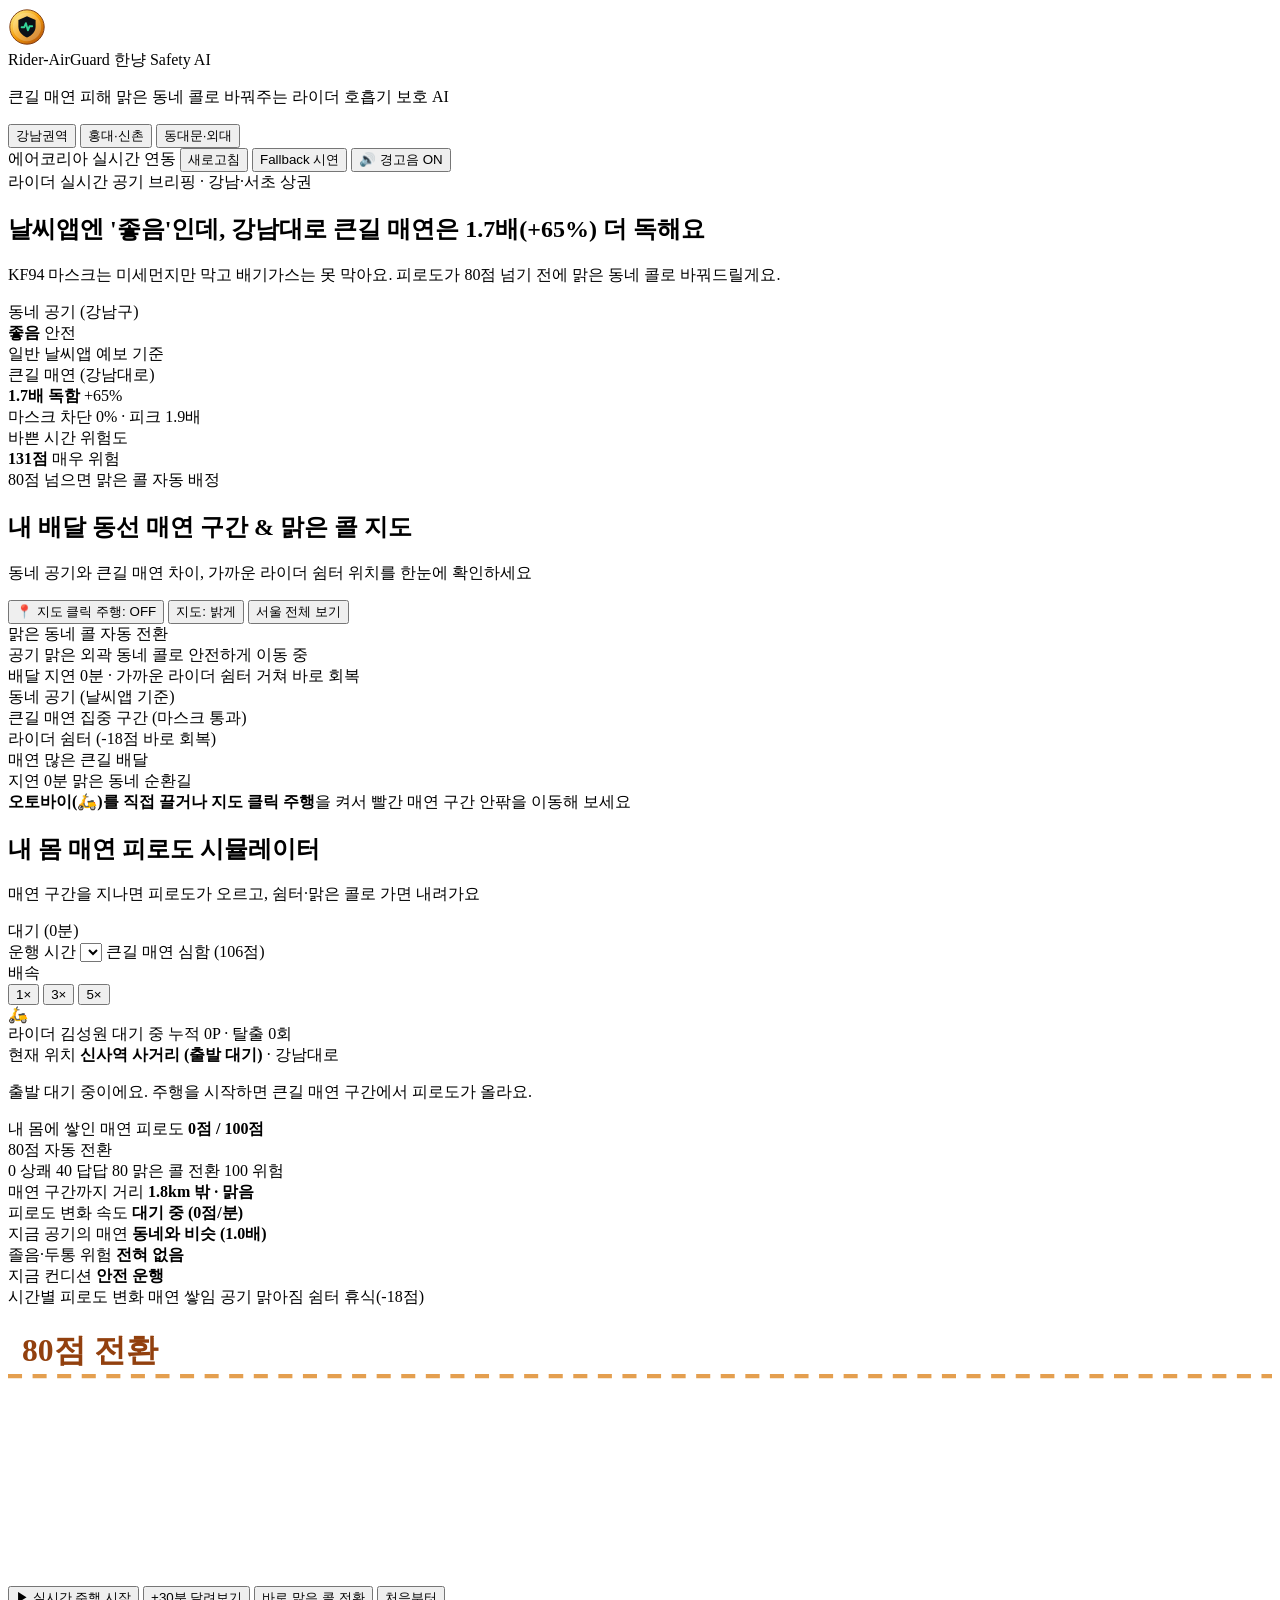
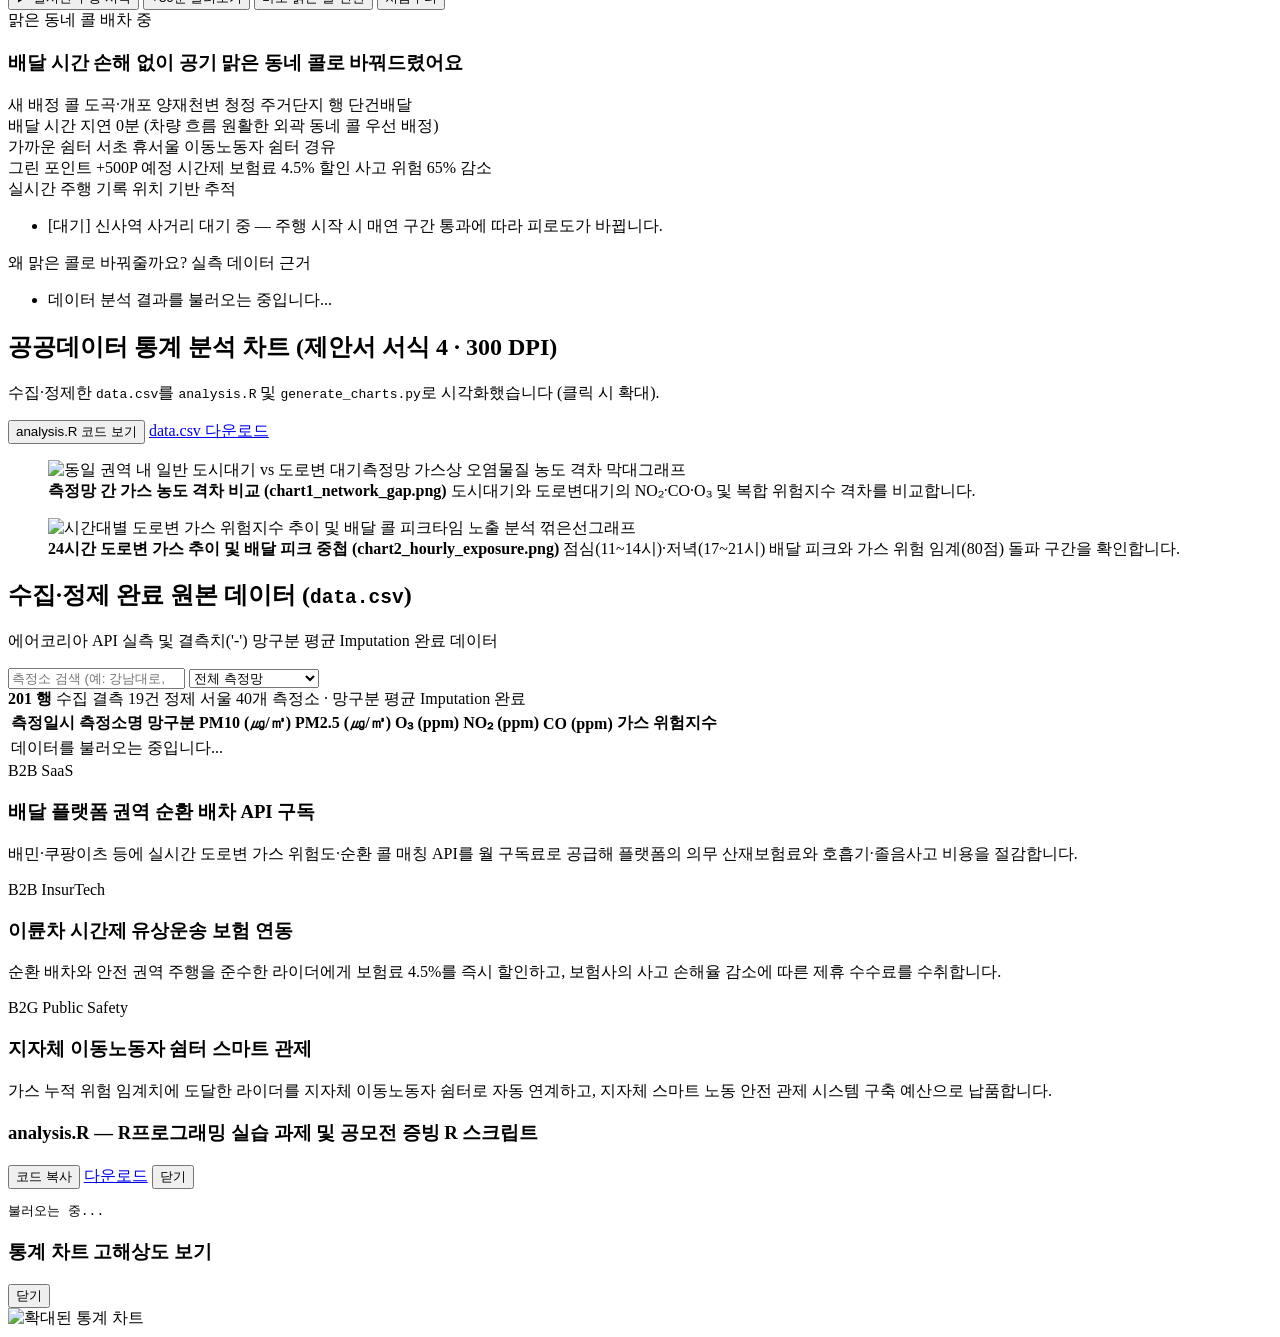
==== commit 465b789f: "Improve rider-first UX: compact side-by-side KPI dock and plain Korean labels" ====
--- a/templates/index.html
+++ b/templates/index.html
@@ -38,7 +38,7 @@
             <span class="brand-wordmark">Rider-AirGuard</span>
             <span class="hannyang-stamp">한냥 Safety AI</span>
           </div>
-          <p class="brand-sub">도로변 가스 격차 분석 기반 배달 라이더 권역 순환 배차 관제 · R프로그래밍 공공데이터 연계</p>
+          <p class="brand-sub">큰길 매연 피해 맑은 동네 콜로 바꿔주는 라이더 호흡기 보호 AI</p>
         </div>
       </div>
 
@@ -51,7 +51,7 @@
 
         <div class="utility-controls">
           <span id="apiStatusBadge" class="status-badge status-live">
-            에어코리아 v1.3 연동
+            에어코리아 실시간 연동
           </span>
           <button type="button" id="btnRefreshLive" class="btn-mini" title="실제 에어코리아 API에서 최신 데이터 다시 수집">
             새로고침
@@ -68,55 +68,45 @@
   </header>
 
   <div class="page-shell">
-    <!-- Toss 스타일 직관적 요약 타이틀 -->
-    <section class="hero-summary" aria-label="선택 권역 요약">
-      <div>
-        <div class="hero-kicker">제1회 동양AI빅데이터융합 공모전 · 실시간 공공데이터 측정망 비교</div>
+    <!-- 상단 통합 요약 바: 좌측 라이더 브리핑 + 우측 한눈에 보는 3열 비교 도크 -->
+    <section class="hero-overview-grid" aria-label="선택 권역 라이더 공기 브리핑 및 핵심 지표">
+      <div class="hero-summary">
+        <div class="hero-kicker">라이더 실시간 공기 브리핑 · <span id="heroZoneBadge">강남·서초 상권</span></div>
         <h1 id="heroRegionHeadline">
-          강남·서초 상권, 도로변 이산화질소가 도시보다 <span class="hero-highlight">+65.3%</span> 높아요
+          날씨앱엔 '좋음'인데, 강남대로 큰길 매연은 <span class="hero-highlight mono-num">1.7배(+65%)</span> 더 독해요
         </h1>
         <p id="heroRegionSub" class="hero-desc">
-          강남구(도시대기) 날씨앱은 평온하지만 강남대로 주행 구간은 가스 포켓이 형성돼 라이더 환기 전환이 필요합니다.
+          KF94 마스크는 미세먼지만 막고 배기가스는 못 막아요. 피로도가 80점 넘기 전에 맑은 동네 콜로 바꿔드릴게요.
         </p>
       </div>
-    </section>
-
-    <!-- 핵심 KPI 4종 (균일한 세라믹 화이트 카드, 1카드 1핵심 수치) -->
-    <section class="kpi-strip" aria-label="선택 권역 실시간 측정망 격차 지표">
-      <div class="kpi-card">
-        <span class="kpi-label">날씨앱 기준 · 도시대기 (<span id="kpiUrbanName">강남구</span>)</span>
-        <div class="kpi-value-row">
-          <strong id="kpiUrbanPm10" class="mono-num text-emerald">27.5 ㎍/㎥</strong>
-          <span id="kpiUrbanGrade" class="pill pill-safe">좋음</span>
-        </div>
-        <span id="kpiUrbanSub" class="kpi-foot">NO₂ 0.0101 ppm · 가스 위험지수 55.0점</span>
-      </div>
-
-      <div class="kpi-card">
-        <span class="kpi-label">실제 주행로 · 도로변 (<span id="kpiRoadName">강남대로</span>)</span>
-        <div class="kpi-value-row">
-          <strong id="kpiRoadNo2" class="mono-num text-rose">0.0168 ppm</strong>
-          <span id="kpiGapBadge" class="pill pill-danger">NO₂ +65.3%</span>
-        </div>
-        <span id="kpiRoadSub" class="kpi-foot">KF94 마스크 가스 방어율 0% · 피크 0.032 ppm</span>
-      </div>
-
-      <div class="kpi-card">
-        <span class="kpi-label">피크타임 도로변 가스 복합 위험지수</span>
-        <div class="kpi-value-row">
-          <strong id="kpiRiskPeak" class="mono-num text-amber">108.4 점</strong>
-          <span id="kpiRiskGrade" class="pill pill-warn">임계치 초과</span>
-        </div>
-        <span id="kpiRiskSub" class="kpi-foot">누적 80점 도달 시 외곽 청정 순환 배차 자동 발동</span>
-      </div>
-
-      <div class="kpi-card">
-        <span class="kpi-label">에어코리아 수집 · 결측치 정제</span>
-        <div class="kpi-value-row">
-          <strong id="kpiRowsCount" class="mono-num text-sky">201 행</strong>
-          <span id="kpiImputeBadge" class="pill pill-info">결측 19건 정제</span>
-        </div>
-        <span id="kpiMetaFoot" class="kpi-foot">서울 40개 측정소 · 망구분 평균 Imputation 완료</span>
+
+      <div class="rider-kpi-dock" role="region" aria-label="핵심 비교 요약">
+        <div class="dock-metric">
+          <span class="dock-label">동네 공기 (<span id="kpiUrbanName">강남구</span>)</span>
+          <div class="dock-value-row">
+            <strong id="kpiUrbanPm10" class="text-emerald">좋음</strong>
+            <span id="kpiUrbanGrade" class="pill pill-safe">안전</span>
+          </div>
+          <span id="kpiUrbanSub" class="dock-foot">일반 날씨앱 예보 기준</span>
+        </div>
+
+        <div class="dock-metric">
+          <span class="dock-label">큰길 매연 (<span id="kpiRoadName">강남대로</span>)</span>
+          <div class="dock-value-row">
+            <strong id="kpiRoadNo2" class="mono-num text-rose">1.7배 독함</strong>
+            <span id="kpiGapBadge" class="pill pill-danger">+65%</span>
+          </div>
+          <span id="kpiRoadSub" class="dock-foot">마스크 차단 0% · 피크 1.9배</span>
+        </div>
+
+        <div class="dock-metric">
+          <span class="dock-label">바쁜 시간 위험도</span>
+          <div class="dock-value-row">
+            <strong id="kpiRiskPeak" class="mono-num text-amber">131점</strong>
+            <span id="kpiRiskGrade" class="pill pill-warn">매우 위험</span>
+          </div>
+          <span id="kpiRiskSub" class="dock-foot">80점 넘으면 맑은 콜 자동 배정</span>
+        </div>
       </div>
     </section>
 
@@ -126,18 +116,18 @@
       <section class="studio-panel map-panel" aria-label="배차 관제 인터랙티브 지도">
         <div class="panel-header">
           <div>
-            <h2>실시간 히든 가스 포켓 &amp; 순환 배차 지도</h2>
-            <p id="mapSubtitle" class="panel-sub">도시대기(주거지) vs 도로변대기(대로변) 측정망 격차 및 이동노동자 쉼터 위치</p>
+            <h2>내 배달 동선 매연 구간 &amp; 맑은 콜 지도</h2>
+            <p id="mapSubtitle" class="panel-sub">동네 공기와 큰길 매연 차이, 가까운 라이더 쉼터 위치를 한눈에 확인하세요</p>
           </div>
           <div class="map-controls">
-            <button type="button" id="btnMapClickDrive" class="btn-mini btn-mini-outline" title="활성화 후 지도를 클릭하면 라이더가 해당 위치로 주행합니다">
+            <button type="button" id="btnMapClickDrive" class="btn-mini btn-mini-outline" title="활성화 후 지도를 클릭하면 오토바이가 해당 위치로 이동합니다">
               📍 지도 클릭 주행: OFF
             </button>
-            <button type="button" id="btnTileToggle" class="btn-mini btn-mini-outline" title="지도 타일 테마 전환">
-              지도 테마: 라이트
+            <button type="button" id="btnTileToggle" class="btn-mini btn-mini-outline" title="지도 밝기 테마 전환">
+              지도: 밝게
             </button>
             <button type="button" id="btnToggleAllStations" class="btn-mini btn-mini-outline" title="서울 전역 40개 측정소 마커 표시 전환">
-              서울 전체 측정소
+              서울 전체 보기
             </button>
           </div>
         </div>
@@ -147,41 +137,41 @@
 
           <!-- 순환 배차 발동 토스트 (깔끔한 화이트 글래스 카드) -->
           <div id="mapDispatchOverlay" class="map-dispatch-overlay hidden" role="alert">
-            <div class="overlay-badge" id="mapOverlayBadge">AI 권역 탈출 순환 배차 발동</div>
-            <div class="overlay-title" id="mapOverlayTitle">외곽 청정 주거권역 행 우선 배차 경로 전환 완료</div>
-            <div class="overlay-desc" id="mapOverlayDesc">배달 지연 0분 · 인근 이동노동자 쉼터 경유 환기 회복 중</div>
+            <div class="overlay-badge" id="mapOverlayBadge">맑은 동네 콜 자동 전환</div>
+            <div class="overlay-title" id="mapOverlayTitle">공기 맑은 외곽 동네 콜로 안전하게 이동 중</div>
+            <div class="overlay-desc" id="mapOverlayDesc">배달 지연 0분 · 가까운 라이더 쉼터 거쳐 바로 회복</div>
           </div>
 
           <div class="map-legend">
-            <div class="legend-item"><span class="dot dot-green"></span> 도시대기 측정소 (날씨앱 기준)</div>
-            <div class="legend-item"><span class="dot dot-red"></span> 도로변 가스 포켓 (NO₂·CO·O₃)</div>
-            <div class="legend-item"><span class="dot dot-blue"></span> 이동노동자 쉼터 (-18점 환기)</div>
-            <div class="legend-item"><span class="line-sample line-red"></span> 고농도 노출 대로변</div>
-            <div class="legend-item"><span class="line-sample line-cyan"></span> 지연 0분 청정 순환 경로</div>
+            <div class="legend-item"><span class="dot dot-green"></span> 동네 공기 (날씨앱 기준)</div>
+            <div class="legend-item"><span class="dot dot-red"></span> 큰길 매연 집중 구간 (마스크 통과)</div>
+            <div class="legend-item"><span class="dot dot-blue"></span> 라이더 쉼터 (-18점 바로 회복)</div>
+            <div class="legend-item"><span class="line-sample line-red"></span> 매연 많은 큰길 배달</div>
+            <div class="legend-item"><span class="line-sample line-cyan"></span> 지연 0분 맑은 동네 순환길</div>
           </div>
 
           <div class="map-hint-chip">
-            <strong>라이더(🛵)를 직접 끌거나</strong> <strong>지도 클릭 주행</strong>을 켜서 포켓 안팎의 수치 변화를 확인해 보세요
+            <strong>오토바이(🛵)를 직접 끌거나</strong> <strong>지도 클릭 주행</strong>을 켜서 빨간 매연 구간 안팎을 이동해 보세요
           </div>
         </div>
       </section>
 
-      <!-- C. 우측 패널: 라이더 가스 누적 게이지 & 순환 배차 시뮬레이터 -->
-      <aside class="studio-panel simulator-panel" aria-label="라이더 가스 누적 게이지 및 순환 배차 시뮬레이터">
+      <!-- C. 우측 패널: 라이더 매연 피로도 & 순환 배차 시뮬레이터 -->
+      <aside class="studio-panel simulator-panel" aria-label="라이더 매연 피로도 및 순환 배차 시뮬레이터">
         <div class="panel-header">
           <div>
-            <h2>라이더 호흡기 보호 시뮬레이터</h2>
-            <p class="panel-sub">가스 포켓 통과 시 피폭 상승 · 쉼터 및 순환 배차 시 회복</p>
+            <h2>내 몸 매연 피로도 시뮬레이터</h2>
+            <p class="panel-sub">매연 구간을 지나면 피로도가 오르고, 쉼터·맑은 콜로 가면 내려가요</p>
           </div>
           <span id="simStepBadge" class="step-badge mono-num">대기 (0분)</span>
         </div>
 
-        <!-- 운행 시간대 (data.csv 24h 실측 연동) & 배속 -->
+        <!-- 운행 시간대 & 배속 -->
         <div class="sim-env-bar">
           <div class="env-group">
             <label for="simHourSelect" class="env-label">운행 시간</label>
             <select id="simHourSelect" class="env-select" aria-label="시뮬레이션 운행 시간대 선택"></select>
-            <span id="simHourContext" class="hour-context-pill mono-num">도로변 105.5점</span>
+            <span id="simHourContext" class="hour-context-pill mono-num">큰길 매연 심함 (106점)</span>
           </div>
           <div class="env-group">
             <span class="env-label">배속</span>
@@ -204,31 +194,31 @@
                 <span id="esgScoreBadge" class="esg-pill mono-num">누적 0P · 탈출 0회</span>
               </div>
               <div class="rider-meta">
-                현재 구간 <strong id="simSegmentName">신사역 사거리 (출발 대기)</strong> · <span id="simZoneName">강남대로</span>
+                현재 위치 <strong id="simSegmentName">신사역 사거리 (출발 대기)</strong> · <span id="simZoneName">강남대로</span>
               </div>
             </div>
           </div>
 
           <div class="sim-headline-box">
-            <p id="simStatusHeadline" class="sim-headline-text">출발 대기 중이에요. 주행을 시작하면 포켓 구간을 지날 때 수치가 올라요.</p>
+            <p id="simStatusHeadline" class="sim-headline-text">출발 대기 중이에요. 주행을 시작하면 큰길 매연 구간에서 피로도가 올라요.</p>
           </div>
 
           <!-- 누적 흡입 게이지 바 -->
           <div class="gauge-block">
             <div class="gauge-header">
-              <span>마스크 투과 가스 누적 흡입량</span>
+              <span>내 몸에 쌓인 매연 피로도</span>
               <strong id="gaugeScoreText" class="gauge-score mono-num">0점 / 100점</strong>
             </div>
             <div class="gauge-track">
               <div id="gaugeFill" class="gauge-fill" style="width: 0%;"></div>
-              <div class="gauge-threshold" title="임계치 80점: 순환 배차 자동 발동">
-                <span>80점 기준</span>
+              <div class="gauge-threshold" title="80점 도달 시 맑은 동네 콜 자동 배정">
+                <span>80점 자동 전환</span>
               </div>
             </div>
             <div class="gauge-scale">
-              <span>0 안전</span>
-              <span>40 주의</span>
-              <span>80 순환 발동</span>
+              <span>0 상쾌</span>
+              <span>40 답답</span>
+              <span>80 맑은 콜 전환</span>
               <span>100 위험</span>
             </div>
           </div>
@@ -236,44 +226,44 @@
           <!-- 공간 위치 & 변화율 -->
           <div class="spatial-status-bar">
             <div class="spatial-cell">
-              <span class="sp-label">가스 포켓 거리</span>
-              <strong id="simPocketDist" class="sp-val mono-num text-emerald">1,800m · 포켓 외곽</strong>
+              <span class="sp-label">매연 구간까지 거리</span>
+              <strong id="simPocketDist" class="sp-val mono-num text-emerald">1.8km 밖 · 맑음</strong>
             </div>
             <div class="spatial-cell">
-              <span class="sp-label">분당 게이지 변화</span>
-              <strong id="simDeltaRate" class="sp-val mono-num text-slate">0.0점/분 (대기 중)</strong>
-            </div>
-          </div>
-
-          <!-- 생체·대기 텔레메트리 -->
+              <span class="sp-label">피로도 변화 속도</span>
+              <strong id="simDeltaRate" class="sp-val mono-num text-slate">대기 중 (0점/분)</strong>
+            </div>
+          </div>
+
+          <!-- 라이더 직관 컨디션 텔레메트리 (어려운 기호 없이 바로 이해) -->
           <div class="telemetry-grid">
             <div class="tele-box">
-              <span class="tele-label">현재 흡입 NO₂</span>
-              <strong id="teleNo2" class="tele-val mono-num">0.0101 ppm</strong>
+              <span class="tele-label">지금 공기의 매연</span>
+              <strong id="teleNo2" class="tele-val">동네와 비슷 (1.0배)</strong>
             </div>
             <div class="tele-box">
-              <span class="tele-label">CO-Hb 추정치</span>
-              <strong id="teleCohb" class="tele-val mono-num">0.7 %</strong>
+              <span class="tele-label">졸음·두통 위험</span>
+              <strong id="teleCohb" class="tele-val">전혀 없음</strong>
             </div>
             <div class="tele-box">
-              <span class="tele-label">집중·산소 상태</span>
-              <strong id="teleAlertLevel" class="tele-val text-emerald">정상 (집중 양호)</strong>
+              <span class="tele-label">지금 컨디션</span>
+              <strong id="teleAlertLevel" class="tele-val text-emerald">안전 운행</strong>
             </div>
           </div>
 
           <!-- 실시간 SVG 추이 그래프 -->
           <div class="trend-chart-wrap">
             <div class="trend-header">
-              <span>피폭 · 환기 추이</span>
+              <span>시간별 피로도 변화</span>
               <span class="trend-legend">
-                <span><i class="lg-dot lg-red"></i>피폭</span>
-                <span><i class="lg-dot lg-green"></i>환기회복</span>
-                <span><i class="lg-dot lg-blue"></i>쉼터(-18점)</span>
+                <span><i class="lg-dot lg-red"></i>매연 쌓임</span>
+                <span><i class="lg-dot lg-green"></i>공기 맑아짐</span>
+                <span><i class="lg-dot lg-blue"></i>쉼터 휴식(-18점)</span>
               </span>
             </div>
-            <svg id="simTrendSvg" class="trend-svg" viewBox="0 0 360 78" preserveAspectRatio="none" aria-label="실시간 가스 게이지 변화 그래프">
+            <svg id="simTrendSvg" class="trend-svg" viewBox="0 0 360 78" preserveAspectRatio="none" aria-label="실시간 매연 피로도 변화 그래프">
               <line x1="0" y1="19.4" x2="360" y2="19.4" stroke="#D97706" stroke-width="1.2" stroke-dasharray="4 3" opacity="0.7" />
-              <text x="4" y="15" fill="#92400E" font-size="9" font-weight="700">80점 기준</text>
+              <text x="4" y="15" fill="#92400E" font-size="9" font-weight="700">80점 전환</text>
               <path id="simTrendArea" d="" fill="rgba(220, 38, 38, 0.12)" />
               <path id="simTrendPath" d="" fill="none" stroke="#DC2626" stroke-width="2.2" stroke-linecap="round" stroke-linejoin="round" />
               <g id="simTrendMarkers"></g>
@@ -284,42 +274,42 @@
         <!-- 조작 버튼 (Obsidian Primary CTA + Clean Outlines) -->
         <div class="sim-actions-grid">
           <button type="button" id="btnSimPlayPause" class="btn-ink">
-            ▶ 실시간 구간 주행 시작
+            ▶ 실시간 주행 시작
           </button>
           <button type="button" id="btnSimStep" class="btn-outline">
-            +30분 구간 주행
+            +30분 달려보기
           </button>
           <button type="button" id="btnManualEscape" class="btn-escape-action">
-            수동 순환배차 전환
+            바로 맑은 콜 전환
           </button>
           <button type="button" id="btnSimReset" class="btn-ghost">
-            초기화
+            처음부터
           </button>
         </div>
 
         <!-- 순환 배차 발동 카드 -->
         <div id="dispatchApprovalCard" class="dispatch-card hidden" role="status">
           <div class="dispatch-header">
-            <span id="dispatchPill" class="dispatch-pill">순환 배차 가동 중</span>
-            <h3 id="dispatchHeadline">외곽 청정 주거권역 행 우선 순환 배차가 시작되었어요</h3>
+            <span id="dispatchPill" class="dispatch-pill">맑은 동네 콜 배차 중</span>
+            <h3 id="dispatchHeadline">배달 시간 손해 없이 공기 맑은 동네 콜로 바꿔드렸어요</h3>
           </div>
           <div class="dispatch-body">
             <div class="dispatch-row">
-              <span class="d-key">우선 배차 콜</span>
+              <span class="d-key">새 배정 콜</span>
               <span class="d-val text-sky" id="dispatchOrderTitle">도곡·개포 양재천변 청정 주거단지 행 단건배달</span>
             </div>
             <div class="dispatch-row">
-              <span class="d-key">배달 지연</span>
-              <span class="d-val text-emerald" id="dispatchDelay">0분 (차량 흐름 원활한 외곽 주거지 행 우선 배정)</span>
+              <span class="d-key">배달 시간 지연</span>
+              <span class="d-val text-emerald" id="dispatchDelay">0분 (차량 흐름 원활한 외곽 동네 콜 우선 배정)</span>
             </div>
             <div class="dispatch-row">
-              <span class="d-key">환기·쉼터 연계</span>
+              <span class="d-key">가까운 쉼터</span>
               <span class="d-val" id="dispatchShelter">서초 휴서울 이동노동자 쉼터 경유</span>
             </div>
             <div class="dispatch-rewards">
               <span class="reward-chip" id="rewardPointsChip">그린 포인트 +500P 예정</span>
               <span class="reward-chip">시간제 보험료 4.5% 할인</span>
-              <span class="reward-chip">추돌사고 위험 65% 감소</span>
+              <span class="reward-chip">사고 위험 65% 감소</span>
             </div>
           </div>
         </div>
@@ -327,19 +317,19 @@
         <!-- 실시간 구간 관제 로그 -->
         <div class="section-divider">
           <div class="briefing-title">
-            <span>실시간 관제 로그</span>
-            <span class="briefing-tag">좌표 기반 추적</span>
+            <span>실시간 주행 기록</span>
+            <span class="briefing-tag">위치 기반 추적</span>
           </div>
           <ul id="simEventLog" class="event-log-list">
-            <li><span class="ev-time">[대기]</span> 신사역 사거리 대기 중 — 주행 시작 시 구간별 피폭량이 실시간 누적됩니다.</li>
+            <li><span class="ev-time">[대기]</span> 신사역 사거리 대기 중 — 주행 시작 시 매연 구간 통과에 따라 피로도가 바뀝니다.</li>
           </ul>
         </div>
 
-        <!-- AI 산재·보험 손해율 분석 브리핑 -->
+        <!-- 왜 필요한가요? 브리핑 -->
         <div class="section-divider">
           <div class="briefing-title">
-            <span>AI 산재·보험 손해율 분석</span>
-            <span class="briefing-tag">data.csv 실측</span>
+            <span>왜 맑은 콜로 바꿔줄까요?</span>
+            <span class="briefing-tag">실측 데이터 근거</span>
           </div>
           <ul id="aiBriefingList" class="briefing-list">
             <li>데이터 분석 결과를 불러오는 중입니다...</li>
@@ -395,6 +385,12 @@
             <option value="도시대기">도시대기만 보기</option>
           </select>
         </div>
+      </div>
+
+      <div class="data-proof-strip" aria-label="공공데이터 수집 및 결측 정제 현황">
+        <span class="proof-pill proof-rows"><strong id="kpiRowsCount" class="mono-num">201 행</strong> 수집</span>
+        <span id="kpiImputeBadge" class="pill pill-info">결측 19건 정제</span>
+        <span id="kpiMetaFoot" class="proof-meta">서울 40개 측정소 · 망구분 평균 Imputation 완료</span>
       </div>
 
       <div class="table-scroll">
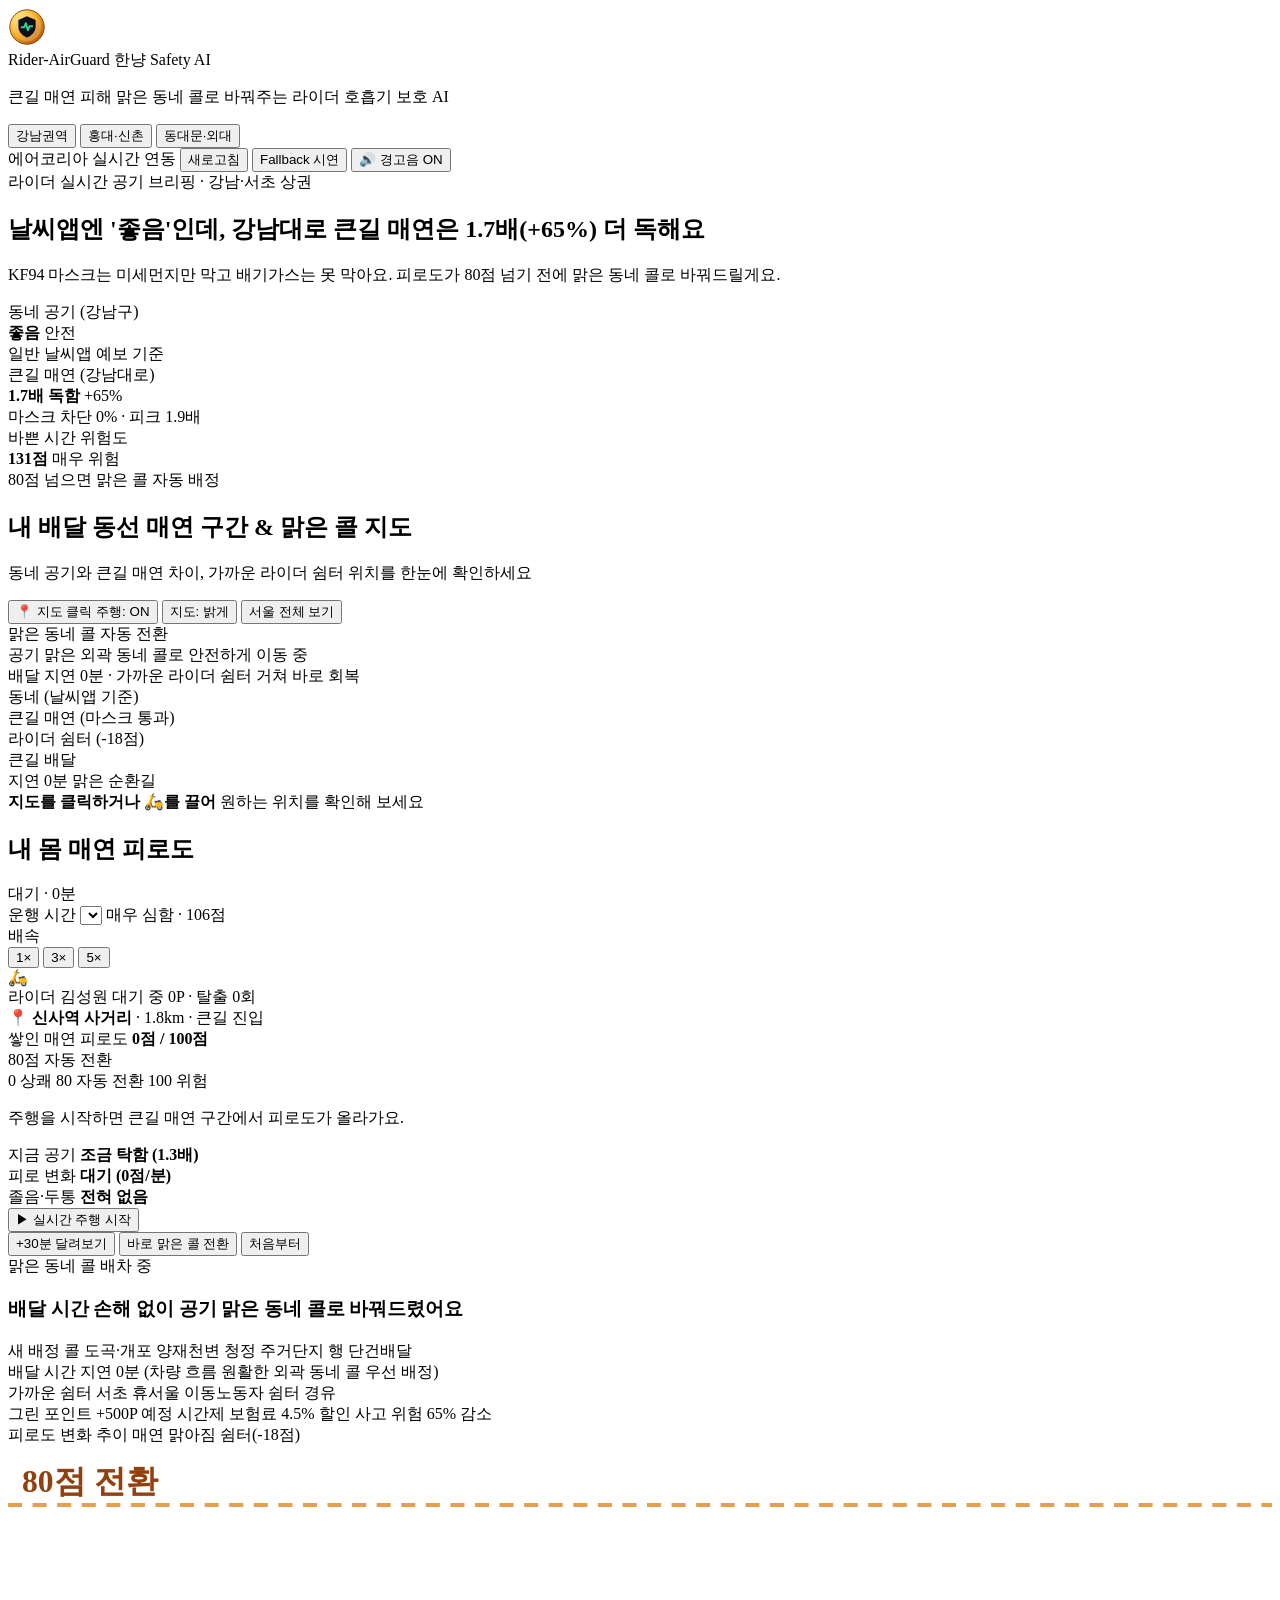
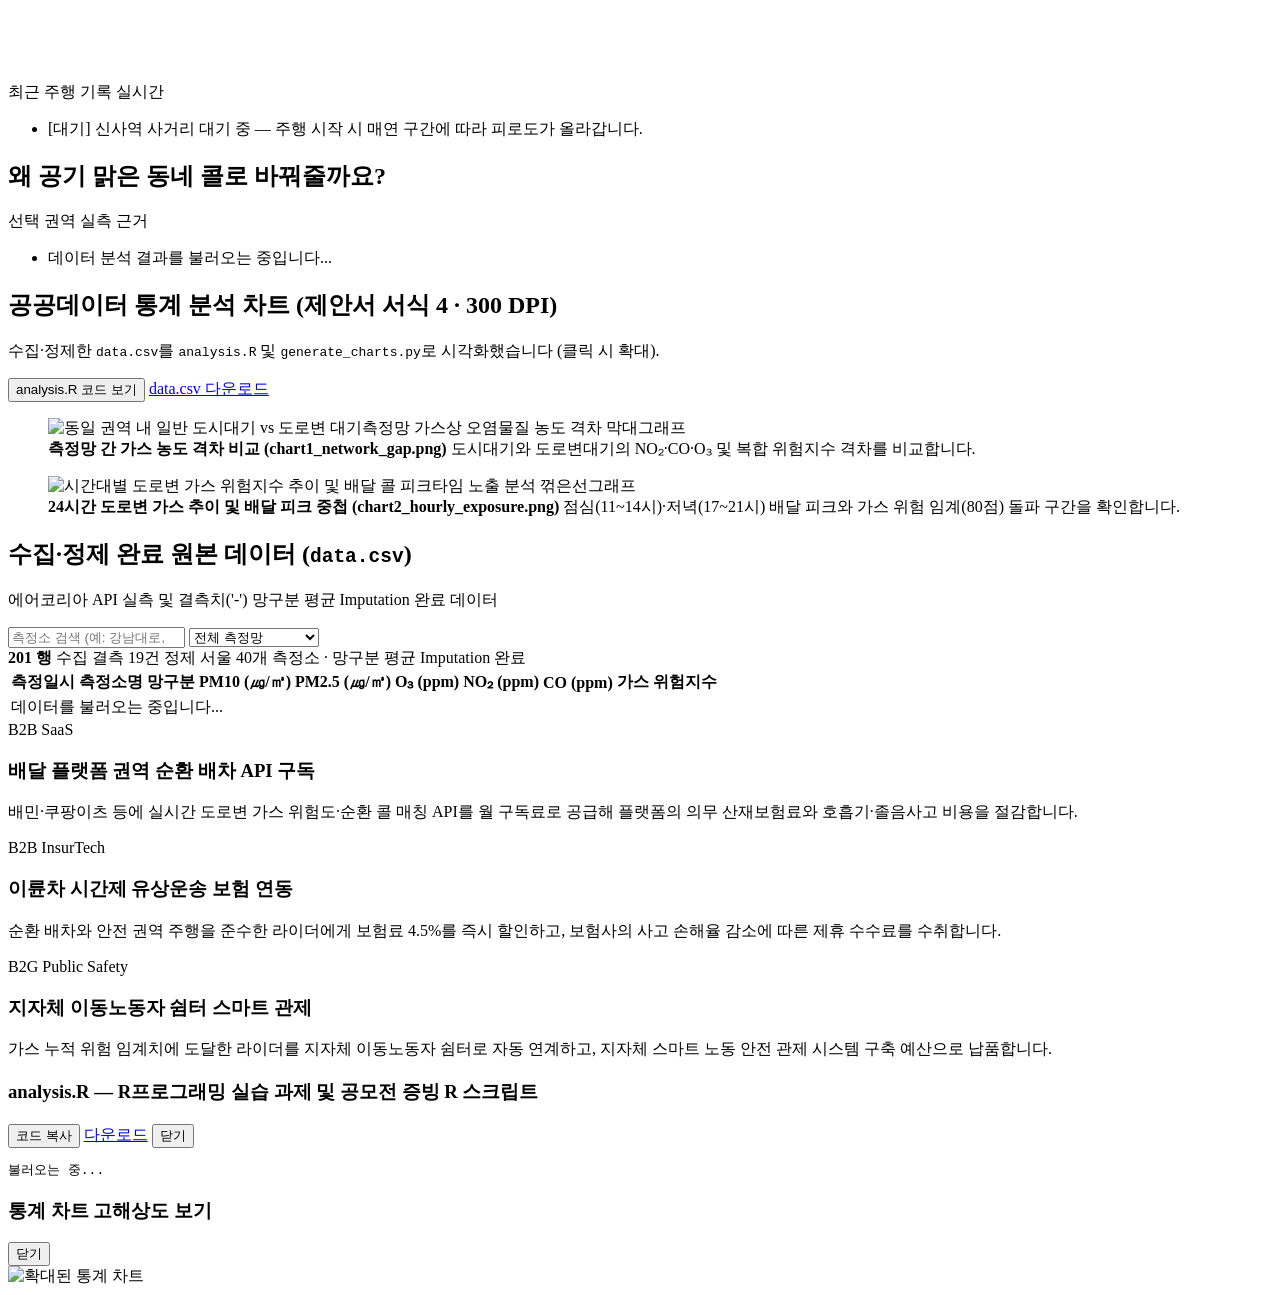
==== commit b5125d86: "Simplify simulator readability, enable default map-click driving, and move briefing to 3-column band" ====
--- a/templates/index.html
+++ b/templates/index.html
@@ -120,8 +120,8 @@
             <p id="mapSubtitle" class="panel-sub">동네 공기와 큰길 매연 차이, 가까운 라이더 쉼터 위치를 한눈에 확인하세요</p>
           </div>
           <div class="map-controls">
-            <button type="button" id="btnMapClickDrive" class="btn-mini btn-mini-outline" title="활성화 후 지도를 클릭하면 오토바이가 해당 위치로 이동합니다">
-              📍 지도 클릭 주행: OFF
+            <button type="button" id="btnMapClickDrive" class="btn-mini btn-mini-active" title="지도를 클릭하면 오토바이가 해당 위치로 이동합니다">
+              📍 지도 클릭 주행: ON
             </button>
             <button type="button" id="btnTileToggle" class="btn-mini btn-mini-outline" title="지도 밝기 테마 전환">
               지도: 밝게
@@ -133,7 +133,7 @@
         </div>
 
         <div class="map-wrapper">
-          <div id="dispatchMap" class="map-light-tiles"></div>
+          <div id="dispatchMap" class="map-light-tiles map-click-active"></div>
 
           <!-- 순환 배차 발동 토스트 (깔끔한 화이트 글래스 카드) -->
           <div id="mapDispatchOverlay" class="map-dispatch-overlay hidden" role="alert">
@@ -143,47 +143,44 @@
           </div>
 
           <div class="map-legend">
-            <div class="legend-item"><span class="dot dot-green"></span> 동네 공기 (날씨앱 기준)</div>
-            <div class="legend-item"><span class="dot dot-red"></span> 큰길 매연 집중 구간 (마스크 통과)</div>
-            <div class="legend-item"><span class="dot dot-blue"></span> 라이더 쉼터 (-18점 바로 회복)</div>
-            <div class="legend-item"><span class="line-sample line-red"></span> 매연 많은 큰길 배달</div>
-            <div class="legend-item"><span class="line-sample line-cyan"></span> 지연 0분 맑은 동네 순환길</div>
+            <div class="legend-item"><span class="dot dot-green"></span> 동네 (날씨앱 기준)</div>
+            <div class="legend-item"><span class="dot dot-red"></span> 큰길 매연 (마스크 통과)</div>
+            <div class="legend-item"><span class="dot dot-blue"></span> 라이더 쉼터 (-18점)</div>
+            <div class="legend-item"><span class="line-sample line-red"></span> 큰길 배달</div>
+            <div class="legend-item"><span class="line-sample line-cyan"></span> 지연 0분 맑은 순환길</div>
           </div>
 
           <div class="map-hint-chip">
-            <strong>오토바이(🛵)를 직접 끌거나</strong> <strong>지도 클릭 주행</strong>을 켜서 빨간 매연 구간 안팎을 이동해 보세요
+            <strong>지도를 클릭하거나 🛵를 끌어</strong> 원하는 위치를 확인해 보세요
           </div>
         </div>
       </section>
 
-      <!-- C. 우측 패널: 라이더 매연 피로도 & 순환 배차 시뮬레이터 -->
+      <!-- C. 우측 패널: 라이더 매연 피로도 시뮬레이터 (군더더기 제거 · 1핵심 게이지 + 3요약 + 액션 우선) -->
       <aside class="studio-panel simulator-panel" aria-label="라이더 매연 피로도 및 순환 배차 시뮬레이터">
-        <div class="panel-header">
-          <div>
-            <h2>내 몸 매연 피로도 시뮬레이터</h2>
-            <p class="panel-sub">매연 구간을 지나면 피로도가 오르고, 쉼터·맑은 콜로 가면 내려가요</p>
-          </div>
-          <span id="simStepBadge" class="step-badge mono-num">대기 (0분)</span>
-        </div>
-
-        <!-- 운행 시간대 & 배속 -->
+        <div class="panel-header sim-panel-head">
+          <h2>내 몸 매연 피로도</h2>
+          <span id="simStepBadge" class="step-badge mono-num">대기 · 0분</span>
+        </div>
+
+        <!-- 운행 시간 & 배속 -->
         <div class="sim-env-bar">
           <div class="env-group">
             <label for="simHourSelect" class="env-label">운행 시간</label>
             <select id="simHourSelect" class="env-select" aria-label="시뮬레이션 운행 시간대 선택"></select>
-            <span id="simHourContext" class="hour-context-pill mono-num">큰길 매연 심함 (106점)</span>
+            <span id="simHourContext" class="hour-context-pill mono-num">매우 심함 · 106점</span>
           </div>
           <div class="env-group">
             <span class="env-label">배속</span>
             <div class="seg-track speed-seg" role="group" aria-label="주행 시뮬레이션 배속">
-              <button type="button" class="seg-btn speed-btn active" data-speed="1">1×</button>
-              <button type="button" class="seg-btn speed-btn" data-speed="3">3×</button>
+              <button type="button" class="seg-btn speed-btn" data-speed="1">1×</button>
+              <button type="button" class="seg-btn speed-btn active" data-speed="3">3×</button>
               <button type="button" class="seg-btn speed-btn" data-speed="5">5×</button>
             </div>
           </div>
         </div>
 
-        <!-- 라이더 프로필 & 대화형 상태 헤드라인 -->
+        <!-- 라이더 위치 · 피로도 게이지 · 3대 핵심 수치 -->
         <div class="rider-summary-section">
           <div class="rider-top">
             <div class="rider-avatar" aria-hidden="true">🛵</div>
@@ -191,22 +188,20 @@
               <div class="rider-name">
                 <span>라이더 김성원</span>
                 <span id="riderPhasePill" class="rider-tag">대기 중</span>
-                <span id="esgScoreBadge" class="esg-pill mono-num">누적 0P · 탈출 0회</span>
+                <span id="esgScoreBadge" class="esg-pill mono-num">0P · 탈출 0회</span>
               </div>
               <div class="rider-meta">
-                현재 위치 <strong id="simSegmentName">신사역 사거리 (출발 대기)</strong> · <span id="simZoneName">강남대로</span>
+                📍 <strong id="simSegmentName">신사역 사거리</strong>
+                <span class="meta-sep">·</span>
+                <span id="simPocketDist" class="mono-num text-sky">1.8km · 큰길 진입</span>
               </div>
             </div>
           </div>
 
-          <div class="sim-headline-box">
-            <p id="simStatusHeadline" class="sim-headline-text">출발 대기 중이에요. 주행을 시작하면 큰길 매연 구간에서 피로도가 올라요.</p>
-          </div>
-
-          <!-- 누적 흡입 게이지 바 -->
+          <!-- 핵심 피로도 게이지 -->
           <div class="gauge-block">
             <div class="gauge-header">
-              <span>내 몸에 쌓인 매연 피로도</span>
+              <span>쌓인 매연 피로도</span>
               <strong id="gaugeScoreText" class="gauge-score mono-num">0점 / 100점</strong>
             </div>
             <div class="gauge-track">
@@ -217,77 +212,48 @@
             </div>
             <div class="gauge-scale">
               <span>0 상쾌</span>
-              <span>40 답답</span>
-              <span>80 맑은 콜 전환</span>
+              <span>80 자동 전환</span>
               <span>100 위험</span>
             </div>
-          </div>
-
-          <!-- 공간 위치 & 변화율 -->
-          <div class="spatial-status-bar">
-            <div class="spatial-cell">
-              <span class="sp-label">매연 구간까지 거리</span>
-              <strong id="simPocketDist" class="sp-val mono-num text-emerald">1.8km 밖 · 맑음</strong>
-            </div>
-            <div class="spatial-cell">
-              <span class="sp-label">피로도 변화 속도</span>
-              <strong id="simDeltaRate" class="sp-val mono-num text-slate">대기 중 (0점/분)</strong>
-            </div>
-          </div>
-
-          <!-- 라이더 직관 컨디션 텔레메트리 (어려운 기호 없이 바로 이해) -->
-          <div class="telemetry-grid">
-            <div class="tele-box">
-              <span class="tele-label">지금 공기의 매연</span>
-              <strong id="teleNo2" class="tele-val">동네와 비슷 (1.0배)</strong>
-            </div>
-            <div class="tele-box">
-              <span class="tele-label">졸음·두통 위험</span>
-              <strong id="teleCohb" class="tele-val">전혀 없음</strong>
-            </div>
-            <div class="tele-box">
-              <span class="tele-label">지금 컨디션</span>
-              <strong id="teleAlertLevel" class="tele-val text-emerald">안전 운행</strong>
-            </div>
-          </div>
-
-          <!-- 실시간 SVG 추이 그래프 -->
-          <div class="trend-chart-wrap">
-            <div class="trend-header">
-              <span>시간별 피로도 변화</span>
-              <span class="trend-legend">
-                <span><i class="lg-dot lg-red"></i>매연 쌓임</span>
-                <span><i class="lg-dot lg-green"></i>공기 맑아짐</span>
-                <span><i class="lg-dot lg-blue"></i>쉼터 휴식(-18점)</span>
-              </span>
-            </div>
-            <svg id="simTrendSvg" class="trend-svg" viewBox="0 0 360 78" preserveAspectRatio="none" aria-label="실시간 매연 피로도 변화 그래프">
-              <line x1="0" y1="19.4" x2="360" y2="19.4" stroke="#D97706" stroke-width="1.2" stroke-dasharray="4 3" opacity="0.7" />
-              <text x="4" y="15" fill="#92400E" font-size="9" font-weight="700">80점 전환</text>
-              <path id="simTrendArea" d="" fill="rgba(220, 38, 38, 0.12)" />
-              <path id="simTrendPath" d="" fill="none" stroke="#DC2626" stroke-width="2.2" stroke-linecap="round" stroke-linejoin="round" />
-              <g id="simTrendMarkers"></g>
-            </svg>
-          </div>
-        </div>
-
-        <!-- 조작 버튼 (Obsidian Primary CTA + Clean Outlines) -->
-        <div class="sim-actions-grid">
-          <button type="button" id="btnSimPlayPause" class="btn-ink">
+            <p id="simStatusHeadline" class="sim-status-line">주행을 시작하면 큰길 매연 구간에서 피로도가 올라가요.</p>
+          </div>
+
+          <!-- 통합 3열 핵심 수치 독 (기존 5개 박스 통합 정리) -->
+          <div class="sim-telemetry-dock" role="region" aria-label="실시간 주행 피로 요약">
+            <div class="sim-dock-cell">
+              <span class="sim-dock-label">지금 공기</span>
+              <strong id="teleNo2" class="sim-dock-val text-sky">조금 탁함 (1.3배)</strong>
+            </div>
+            <div class="sim-dock-cell">
+              <span class="sim-dock-label">피로 변화</span>
+              <strong id="simDeltaRate" class="sim-dock-val mono-num text-slate">대기 (0점/분)</strong>
+            </div>
+            <div class="sim-dock-cell">
+              <span class="sim-dock-label">졸음·두통</span>
+              <strong id="teleCohb" class="sim-dock-val text-emerald">전혀 없음</strong>
+            </div>
+          </div>
+        </div>
+
+        <!-- 조작 버튼 (1핵심 시작 + 3보조 컨트롤) -->
+        <div class="sim-controls-stack">
+          <button type="button" id="btnSimPlayPause" class="btn-ink btn-cta-full">
             ▶ 실시간 주행 시작
           </button>
-          <button type="button" id="btnSimStep" class="btn-outline">
-            +30분 달려보기
-          </button>
-          <button type="button" id="btnManualEscape" class="btn-escape-action">
-            바로 맑은 콜 전환
-          </button>
-          <button type="button" id="btnSimReset" class="btn-ghost">
-            처음부터
-          </button>
-        </div>
-
-        <!-- 순환 배차 발동 카드 -->
+          <div class="sim-secondary-row">
+            <button type="button" id="btnSimStep" class="btn-outline">
+              +30분 달려보기
+            </button>
+            <button type="button" id="btnManualEscape" class="btn-escape-action">
+              바로 맑은 콜 전환
+            </button>
+            <button type="button" id="btnSimReset" class="btn-ghost">
+              처음부터
+            </button>
+          </div>
+        </div>
+
+        <!-- 순환 배차 발동 카드 (전환 시 즉시 노출) -->
         <div id="dispatchApprovalCard" class="dispatch-card hidden" role="status">
           <div class="dispatch-header">
             <span id="dispatchPill" class="dispatch-pill">맑은 동네 콜 배차 중</span>
@@ -314,29 +280,48 @@
           </div>
         </div>
 
-        <!-- 실시간 구간 관제 로그 -->
-        <div class="section-divider">
+        <!-- 실시간 피로도 추이 그래프 (주행 시작 시 자동 표시) -->
+        <div id="trendChartWrap" class="trend-chart-wrap hidden">
+          <div class="trend-header">
+            <span>피로도 변화 추이</span>
+            <span class="trend-legend">
+              <span><i class="lg-dot lg-red"></i>매연</span>
+              <span><i class="lg-dot lg-green"></i>맑아짐</span>
+              <span><i class="lg-dot lg-blue"></i>쉼터(-18점)</span>
+            </span>
+          </div>
+          <svg id="simTrendSvg" class="trend-svg" viewBox="0 0 360 66" preserveAspectRatio="none" aria-label="실시간 매연 피로도 변화 그래프">
+            <line x1="0" y1="16.8" x2="360" y2="16.8" stroke="#D97706" stroke-width="1.2" stroke-dasharray="4 3" opacity="0.7" />
+            <text x="4" y="13" fill="#92400E" font-size="9" font-weight="700">80점 전환</text>
+            <path id="simTrendArea" d="" fill="rgba(220, 38, 38, 0.12)" />
+            <path id="simTrendPath" d="" fill="none" stroke="#DC2626" stroke-width="2.2" stroke-linecap="round" stroke-linejoin="round" />
+            <g id="simTrendMarkers"></g>
+          </svg>
+        </div>
+
+        <!-- 간결한 주행 기록 -->
+        <div class="sim-log-wrap">
           <div class="briefing-title">
-            <span>실시간 주행 기록</span>
-            <span class="briefing-tag">위치 기반 추적</span>
+            <span>최근 주행 기록</span>
+            <span class="briefing-tag">실시간</span>
           </div>
           <ul id="simEventLog" class="event-log-list">
-            <li><span class="ev-time">[대기]</span> 신사역 사거리 대기 중 — 주행 시작 시 매연 구간 통과에 따라 피로도가 바뀝니다.</li>
-          </ul>
-        </div>
-
-        <!-- 왜 필요한가요? 브리핑 -->
-        <div class="section-divider">
-          <div class="briefing-title">
-            <span>왜 맑은 콜로 바꿔줄까요?</span>
-            <span class="briefing-tag">실측 데이터 근거</span>
-          </div>
-          <ul id="aiBriefingList" class="briefing-list">
-            <li>데이터 분석 결과를 불러오는 중입니다...</li>
+            <li><span class="ev-time">[대기]</span> 신사역 사거리 대기 중 — 주행 시작 시 매연 구간에 따라 피로도가 올라갑니다.</li>
           </ul>
         </div>
       </aside>
     </main>
+
+    <!-- 권역 맞춤 실측 분석 브리핑 (사이드바에서 분리해 한눈에 보기 쉽게 3열 배치) -->
+    <section class="studio-panel briefing-band" aria-label="권역별 순환 배차 분석 브리핑">
+      <div class="briefing-band-head">
+        <h2>왜 공기 맑은 동네 콜로 바꿔줄까요?</h2>
+        <span class="briefing-tag">선택 권역 실측 근거</span>
+      </div>
+      <ul id="aiBriefingList" class="briefing-grid">
+        <li>데이터 분석 결과를 불러오는 중입니다...</li>
+      </ul>
+    </section>
 
     <!-- D. R 통계 차트 2종 -->
     <section class="studio-panel charts-panel" aria-label="R 통계 시각화 차트">
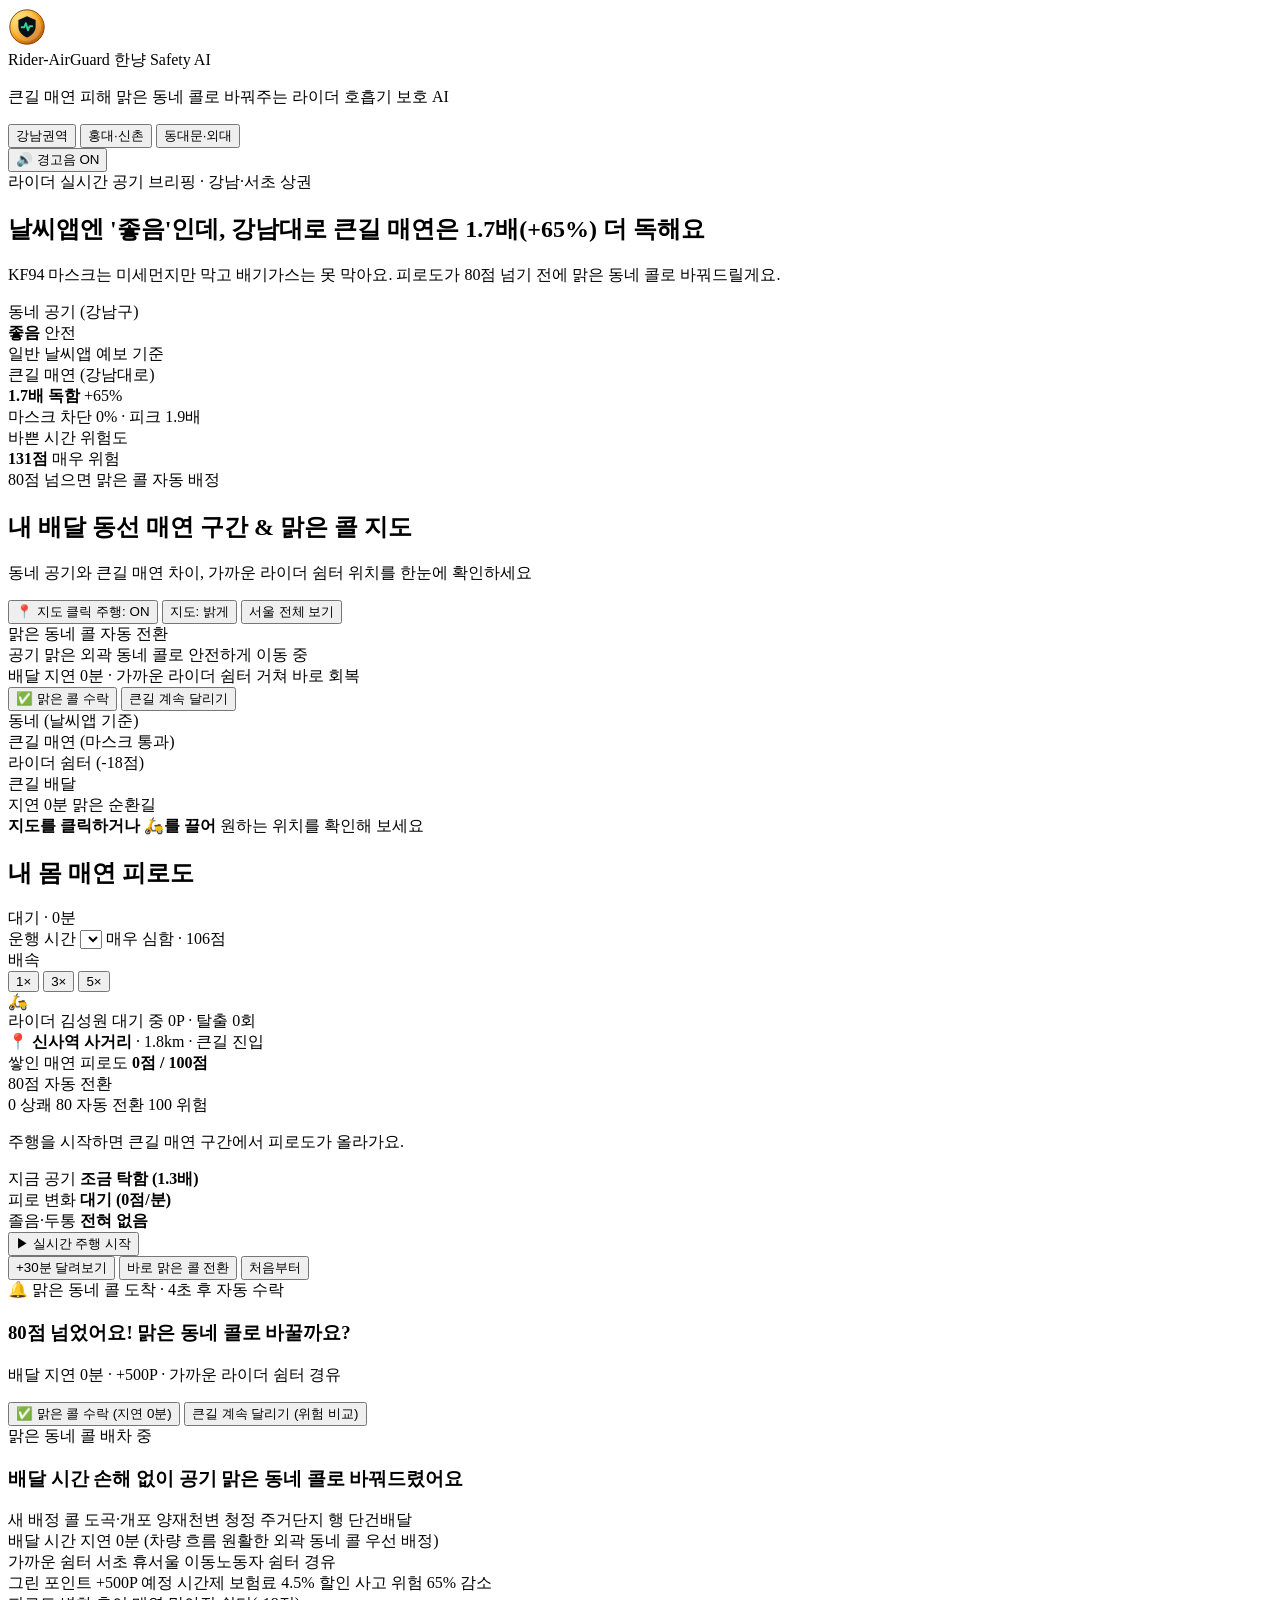
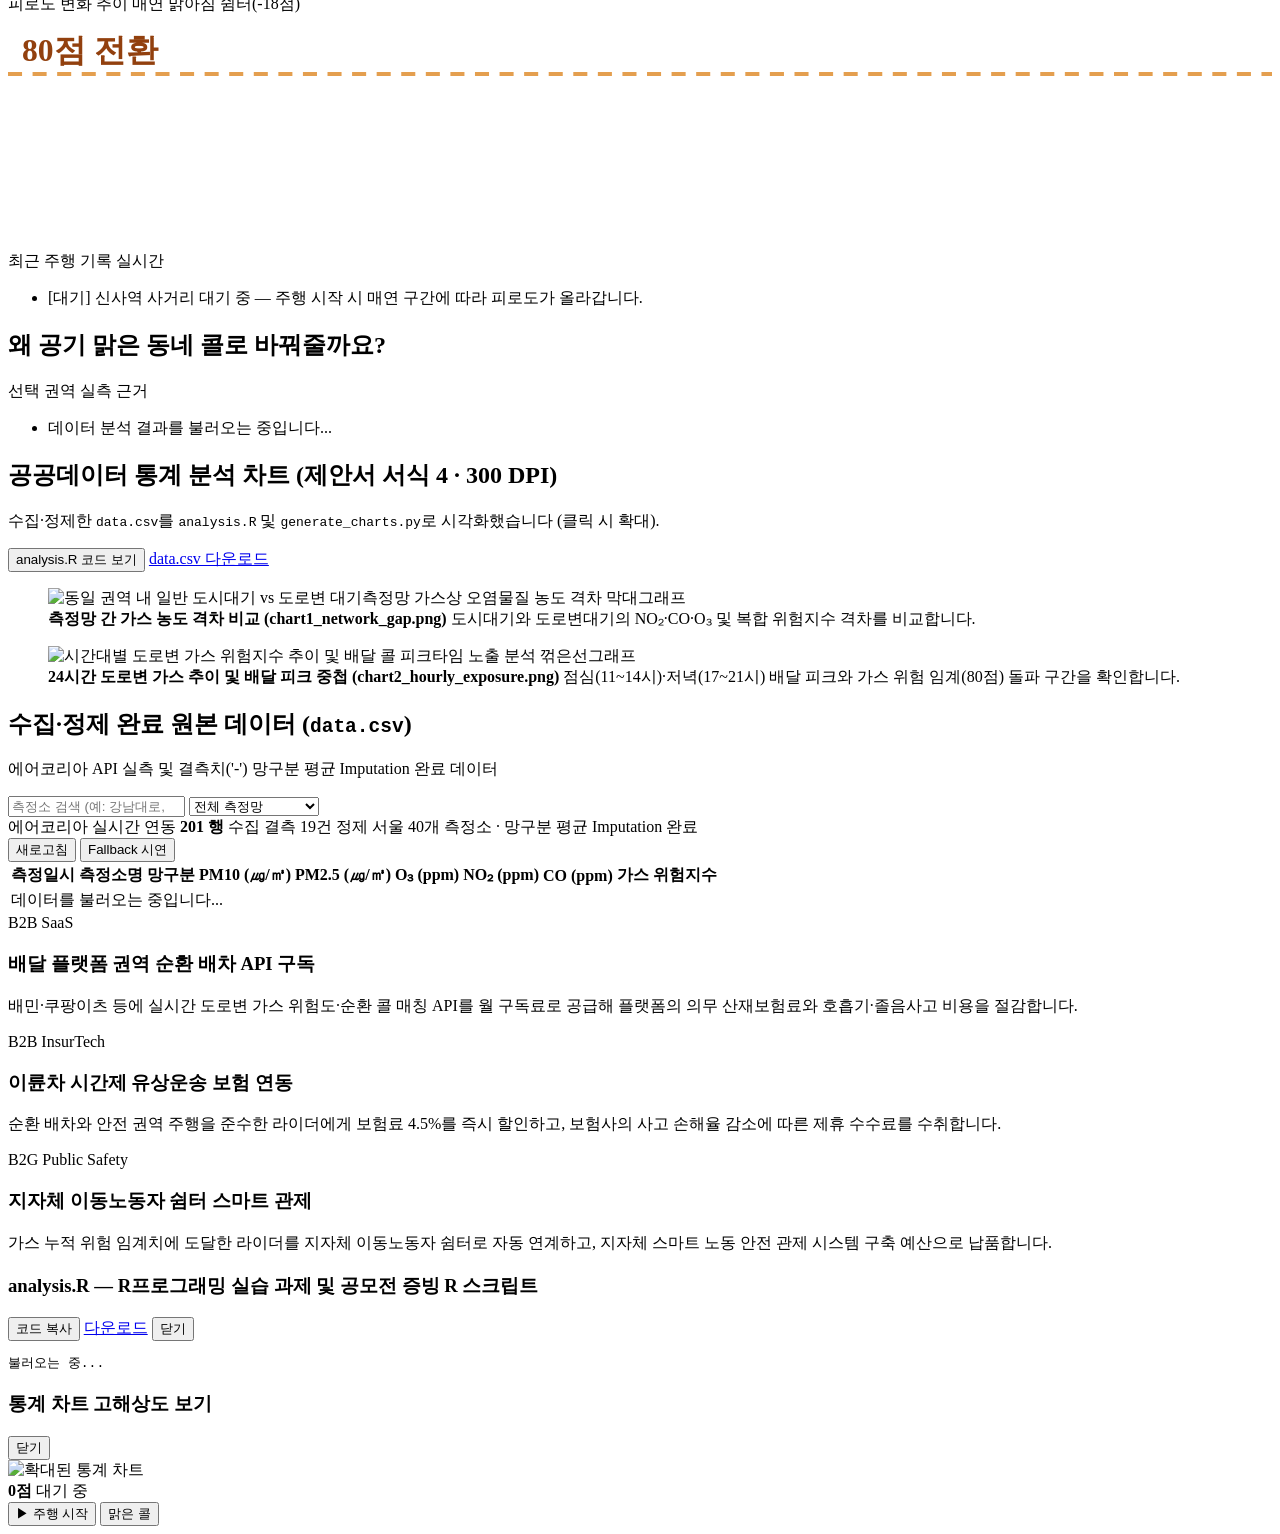
==== commit 6e1f248a: "feat: add interactive call accept/decline flow, slim mobile header, sticky action bar, and PWA packa" ====
--- a/templates/index.html
+++ b/templates/index.html
@@ -5,6 +5,12 @@
   <meta name="viewport" content="width=device-width, initial-scale=1.0" />
   <title>Rider-AirGuard — 한냥 Safety · 도로변 가스 격차 기반 순환 배차 AI</title>
   <meta name="description" content="에어코리아 도시대기 vs 도로변 측정망 가스(NO2·O3·CO) 격차 분석 기반 배달 라이더 보호 및 지연 0분 권역 순환 배차 AI 관제 시스템" />
+  <meta name="theme-color" content="#FFFFFF" />
+  <meta name="apple-mobile-web-app-capable" content="yes" />
+  <meta name="apple-mobile-web-app-status-bar-style" content="default" />
+  <meta name="apple-mobile-web-app-title" content="AirGuard" />
+  <link rel="manifest" href="manifest.webmanifest" />
+  <link rel="apple-touch-icon" href="static/icons/icon-192.png" />
   <link rel="icon" type="image/svg+xml" href="data:image/svg+xml,%3Csvg xmlns='http://www.w3.org/2000/svg' viewBox='0 0 36 36'%3E%3Cdefs%3E%3ClinearGradient id='g' x1='0' y1='0' x2='1' y2='1'%3E%3Cstop offset='0%25' stop-color='%23FEF08A'/%3E%3Cstop offset='50%25' stop-color='%23F59E0B'/%3E%3Cstop offset='100%25' stop-color='%23B45309'/%3E%3C/linearGradient%3E%3C/defs%3E%3Ccircle cx='18' cy='18' r='16.5' fill='url(%23g)'/%3E%3Cpath d='M18 7.5L26 10.9V17.4C26 22.3 22.5 26.3 18 27.8C13.5 26.3 10 22.3 10 17.4V10.9L18 7.5Z' fill='%230B0F17'/%3E%3Cpath d='M13 18.2H15.6L17.1 14.5L19 21.1L20.5 17.4H23' stroke='%2334D399' stroke-width='1.8' stroke-linecap='round' stroke-linejoin='round' fill='none'/%3E%3C/svg%3E" />
   <link rel="stylesheet" href="https://cdn.jsdelivr.net/gh/orioncactus/pretendard/dist/web/static/pretendard.css" />
   <link rel="preconnect" href="https://fonts.googleapis.com" />
@@ -14,7 +20,7 @@
   <link rel="stylesheet" href="static/css/style.css" />
 </head>
 <body>
-  <!-- A. 상단 내비게이션 바 (Frosted Ceramic + 한냥 브랜드 엠블럼) -->
+  <!-- A. 상단 내비게이션 바 (라이더 전용 슬림 헤더: 권역 선택 + 경고음) -->
   <header class="topbar">
     <div class="topbar-inner">
       <div class="brand-lockup">
@@ -50,15 +56,6 @@
         </nav>
 
         <div class="utility-controls">
-          <span id="apiStatusBadge" class="status-badge status-live">
-            에어코리아 실시간 연동
-          </span>
-          <button type="button" id="btnRefreshLive" class="btn-mini" title="실제 에어코리아 API에서 최신 데이터 다시 수집">
-            새로고침
-          </button>
-          <button type="button" id="btnTestFallback" class="btn-mini btn-mini-outline" title="API 장애 상황 대비 로컬 백업 Fallback 모드 시연">
-            Fallback 시연
-          </button>
           <button type="button" id="btnToggleAudio" class="btn-mini btn-mini-outline" title="경고음 알림 켜기/끄기">
             🔊 경고음 ON
           </button>
@@ -135,11 +132,15 @@
         <div class="map-wrapper">
           <div id="dispatchMap" class="map-light-tiles map-click-active"></div>
 
-          <!-- 순환 배차 발동 토스트 (깔끔한 화이트 글래스 카드) -->
+          <!-- 순환 배차 발동 / 콜 제안 토스트 -->
           <div id="mapDispatchOverlay" class="map-dispatch-overlay hidden" role="alert">
             <div class="overlay-badge" id="mapOverlayBadge">맑은 동네 콜 자동 전환</div>
             <div class="overlay-title" id="mapOverlayTitle">공기 맑은 외곽 동네 콜로 안전하게 이동 중</div>
             <div class="overlay-desc" id="mapOverlayDesc">배달 지연 0분 · 가까운 라이더 쉼터 거쳐 바로 회복</div>
+            <div id="mapOverlayActions" class="overlay-actions hidden">
+              <button type="button" id="btnMapAcceptCall" class="btn-mini btn-mini-emerald">✅ 맑은 콜 수락</button>
+              <button type="button" id="btnMapDeclineCall" class="btn-mini btn-mini-outline">큰길 계속 달리기</button>
+            </div>
           </div>
 
           <div class="map-legend">
@@ -253,6 +254,23 @@
           </div>
         </div>
 
+        <!-- 80점 돌파 시 도착하는 맑은 동네 콜 수락/거절 제안 카드 -->
+        <div id="callOfferCard" class="call-offer-card hidden" role="alertdialog" aria-labelledby="callOfferTitle">
+          <div class="call-offer-top">
+            <span id="callOfferBadge" class="offer-badge">🔔 맑은 동네 콜 도착 · 4초 후 자동 수락</span>
+          </div>
+          <h3 id="callOfferTitle" class="call-offer-title">80점 넘었어요! 맑은 동네 콜로 바꿀까요?</h3>
+          <p id="callOfferMeta" class="call-offer-meta">배달 지연 0분 · +500P · 가까운 라이더 쉼터 경유</p>
+          <div class="call-offer-actions">
+            <button type="button" id="btnAcceptCall" class="btn-offer-accept">
+              ✅ 맑은 콜 수락 (지연 0분)
+            </button>
+            <button type="button" id="btnDeclineCall" class="btn-offer-decline">
+              큰길 계속 달리기 (위험 비교)
+            </button>
+          </div>
+        </div>
+
         <!-- 순환 배차 발동 카드 (전환 시 즉시 노출) -->
         <div id="dispatchApprovalCard" class="dispatch-card hidden" role="status">
           <div class="dispatch-header">
@@ -373,9 +391,20 @@
       </div>
 
       <div class="data-proof-strip" aria-label="공공데이터 수집 및 결측 정제 현황">
-        <span class="proof-pill proof-rows"><strong id="kpiRowsCount" class="mono-num">201 행</strong> 수집</span>
-        <span id="kpiImputeBadge" class="pill pill-info">결측 19건 정제</span>
-        <span id="kpiMetaFoot" class="proof-meta">서울 40개 측정소 · 망구분 평균 Imputation 완료</span>
+        <div class="proof-info-group">
+          <span id="apiStatusBadge" class="status-badge status-live">에어코리아 실시간 연동</span>
+          <span class="proof-pill proof-rows"><strong id="kpiRowsCount" class="mono-num">201 행</strong> 수집</span>
+          <span id="kpiImputeBadge" class="pill pill-info">결측 19건 정제</span>
+          <span id="kpiMetaFoot" class="proof-meta">서울 40개 측정소 · 망구분 평균 Imputation 완료</span>
+        </div>
+        <div class="proof-actions">
+          <button type="button" id="btnRefreshLive" class="btn-mini" title="실제 에어코리아 API에서 최신 데이터 다시 수집">
+            새로고침
+          </button>
+          <button type="button" id="btnTestFallback" class="btn-mini btn-mini-outline" title="API 장애 상황 대비 로컬 백업 Fallback 모드 시연">
+            Fallback 시연
+          </button>
+        </div>
       </div>
 
       <div class="table-scroll">
@@ -448,6 +477,18 @@
     </div>
   </div>
 
+  <!-- 모바일 전용 하단 원터치 고정 액션 바 (<= 680px에서만 표시) -->
+  <div id="mobileStickyBar" class="mobile-sticky-bar" aria-label="모바일 빠른 주행 컨트롤">
+    <div class="mobile-bar-status">
+      <strong id="mobileBarScore" class="mono-num text-emerald">0점</strong>
+      <span id="mobileBarLabel">대기 중</span>
+    </div>
+    <div class="mobile-bar-actions">
+      <button type="button" id="btnMobilePrimary" class="btn-ink mobile-bar-primary">▶ 주행 시작</button>
+      <button type="button" id="btnMobileEscape" class="btn-escape-action mobile-bar-escape">맑은 콜</button>
+    </div>
+  </div>
+
   <script src="static/vendor/leaflet/leaflet.js"></script>
   <script src="static/js/app.js"></script>
 </body>
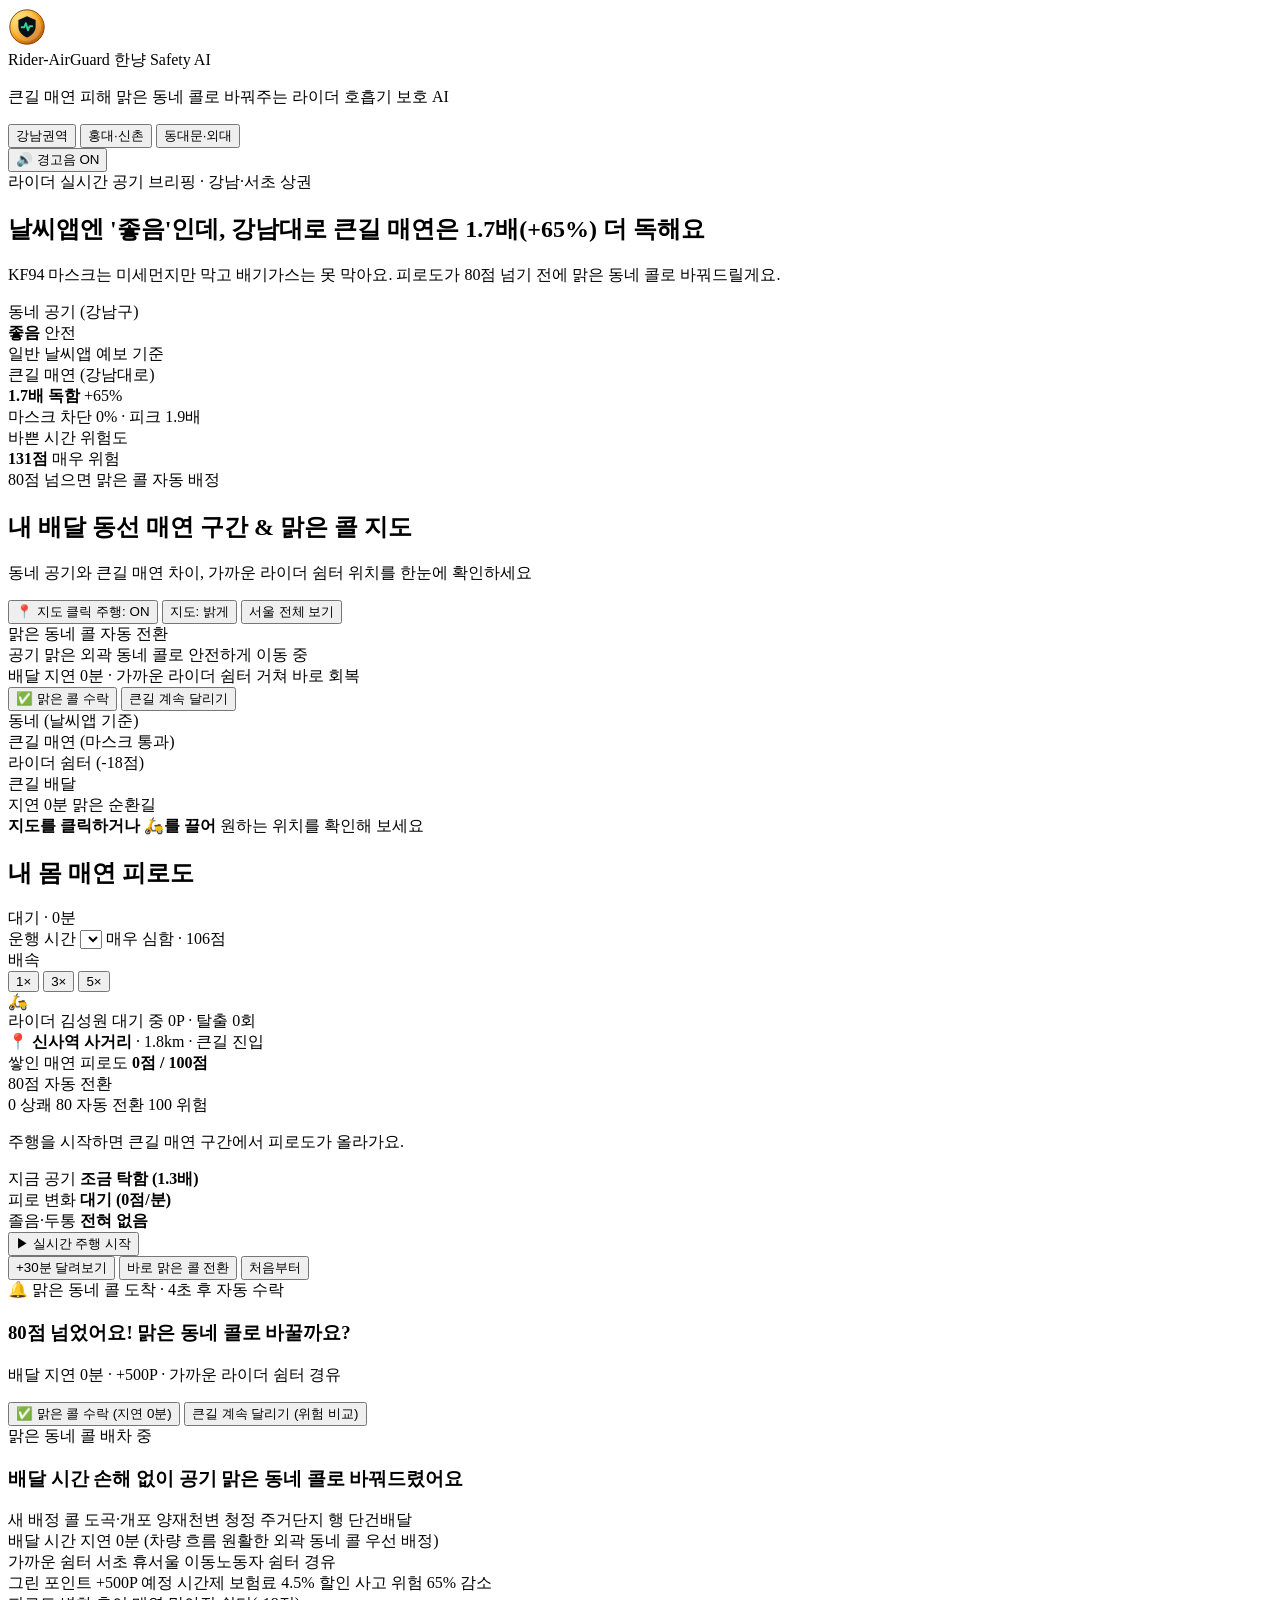
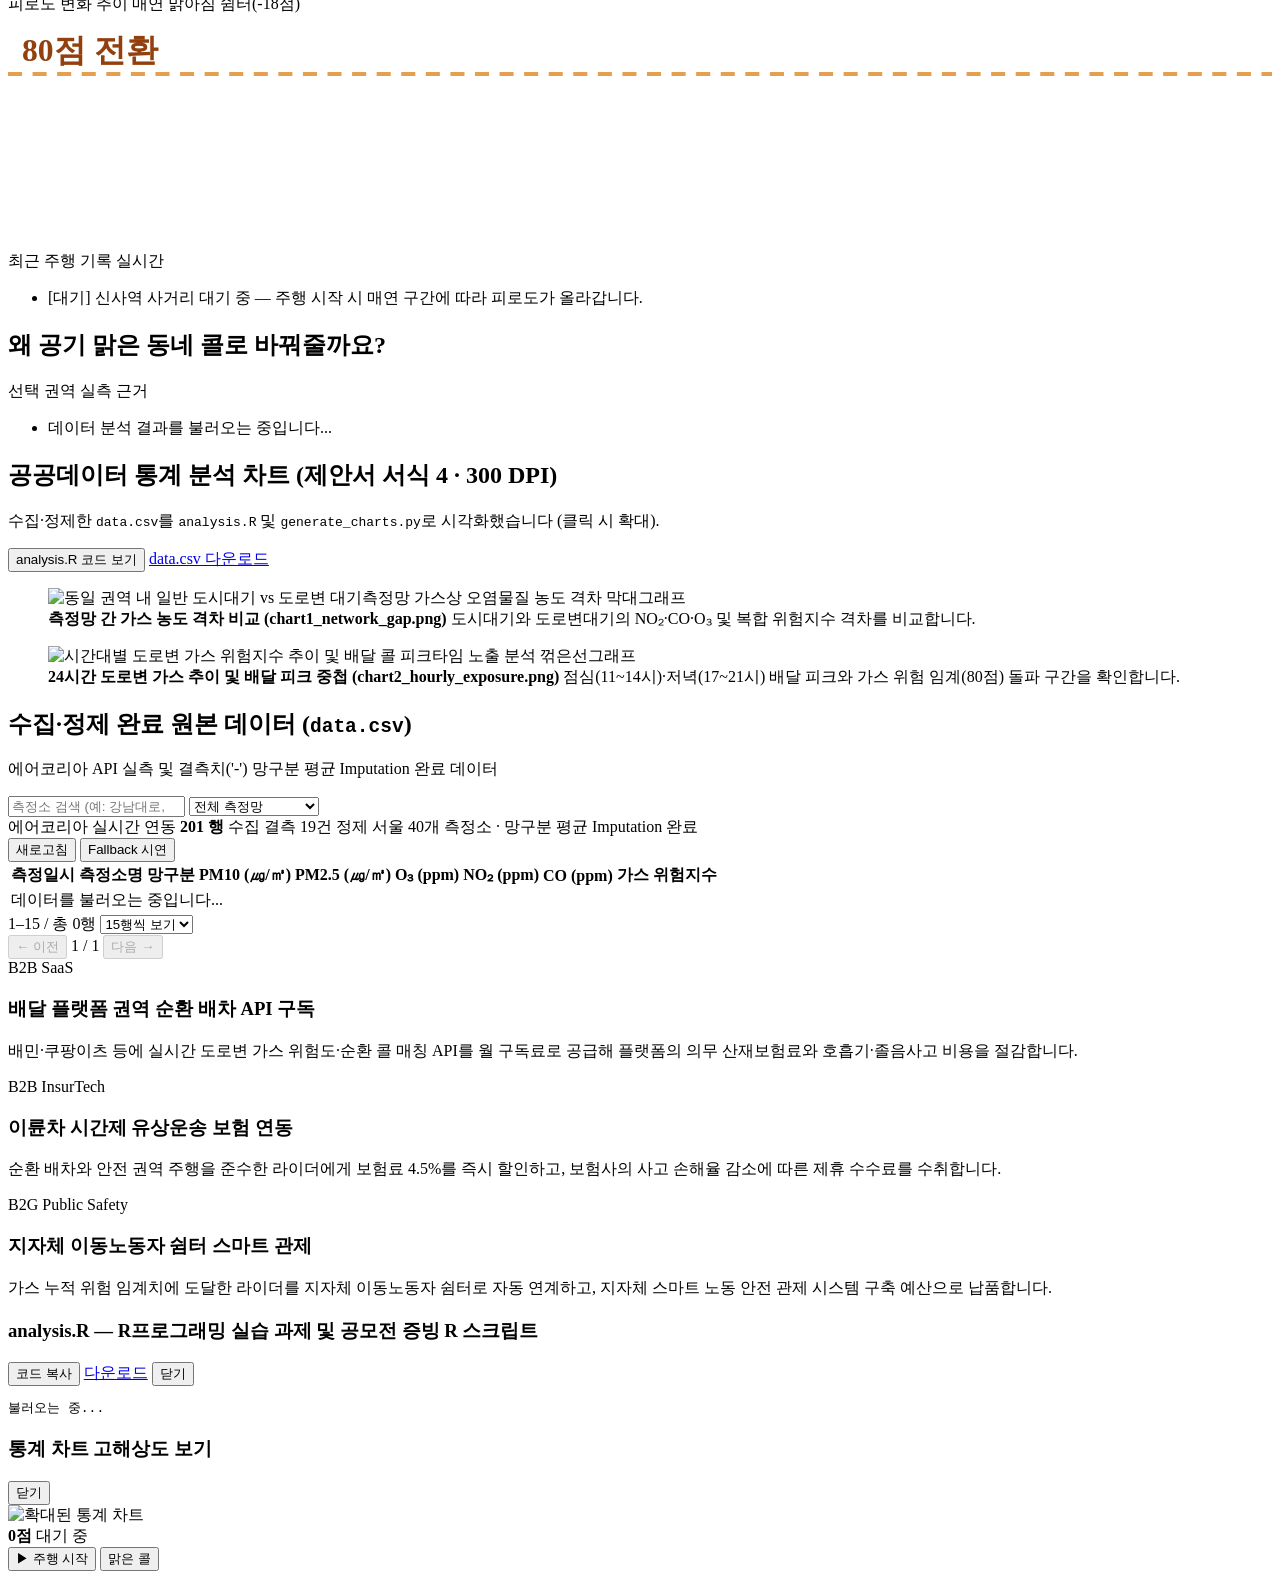
==== commit 2229df29: "feat: add GitHub Actions daily AirKorea auto-refresh workflow and data.csv pagination" ====
--- a/templates/index.html
+++ b/templates/index.html
@@ -427,6 +427,22 @@
           </tbody>
         </table>
       </div>
+
+      <div class="table-pagination" aria-label="데이터 테이블 페이지 이동">
+        <div class="page-left">
+          <span id="csvPageInfo" class="page-info mono-num">1–15 / 총 0행</span>
+          <select id="csvPageSize" class="page-size-select" aria-label="페이지당 행 수">
+            <option value="15" selected>15행씩 보기</option>
+            <option value="30">30행씩 보기</option>
+            <option value="ALL">전체 보기</option>
+          </select>
+        </div>
+        <div class="page-controls">
+          <button type="button" id="btnCsvPrev" class="btn-mini" disabled>← 이전</button>
+          <span id="csvPageBadge" class="page-badge mono-num">1 / 1</span>
+          <button type="button" id="btnCsvNext" class="btn-mini" disabled>다음 →</button>
+        </div>
+      </div>
     </section>
 
     <!-- 비즈니스 수익 모델 (B2B / B2G) -->
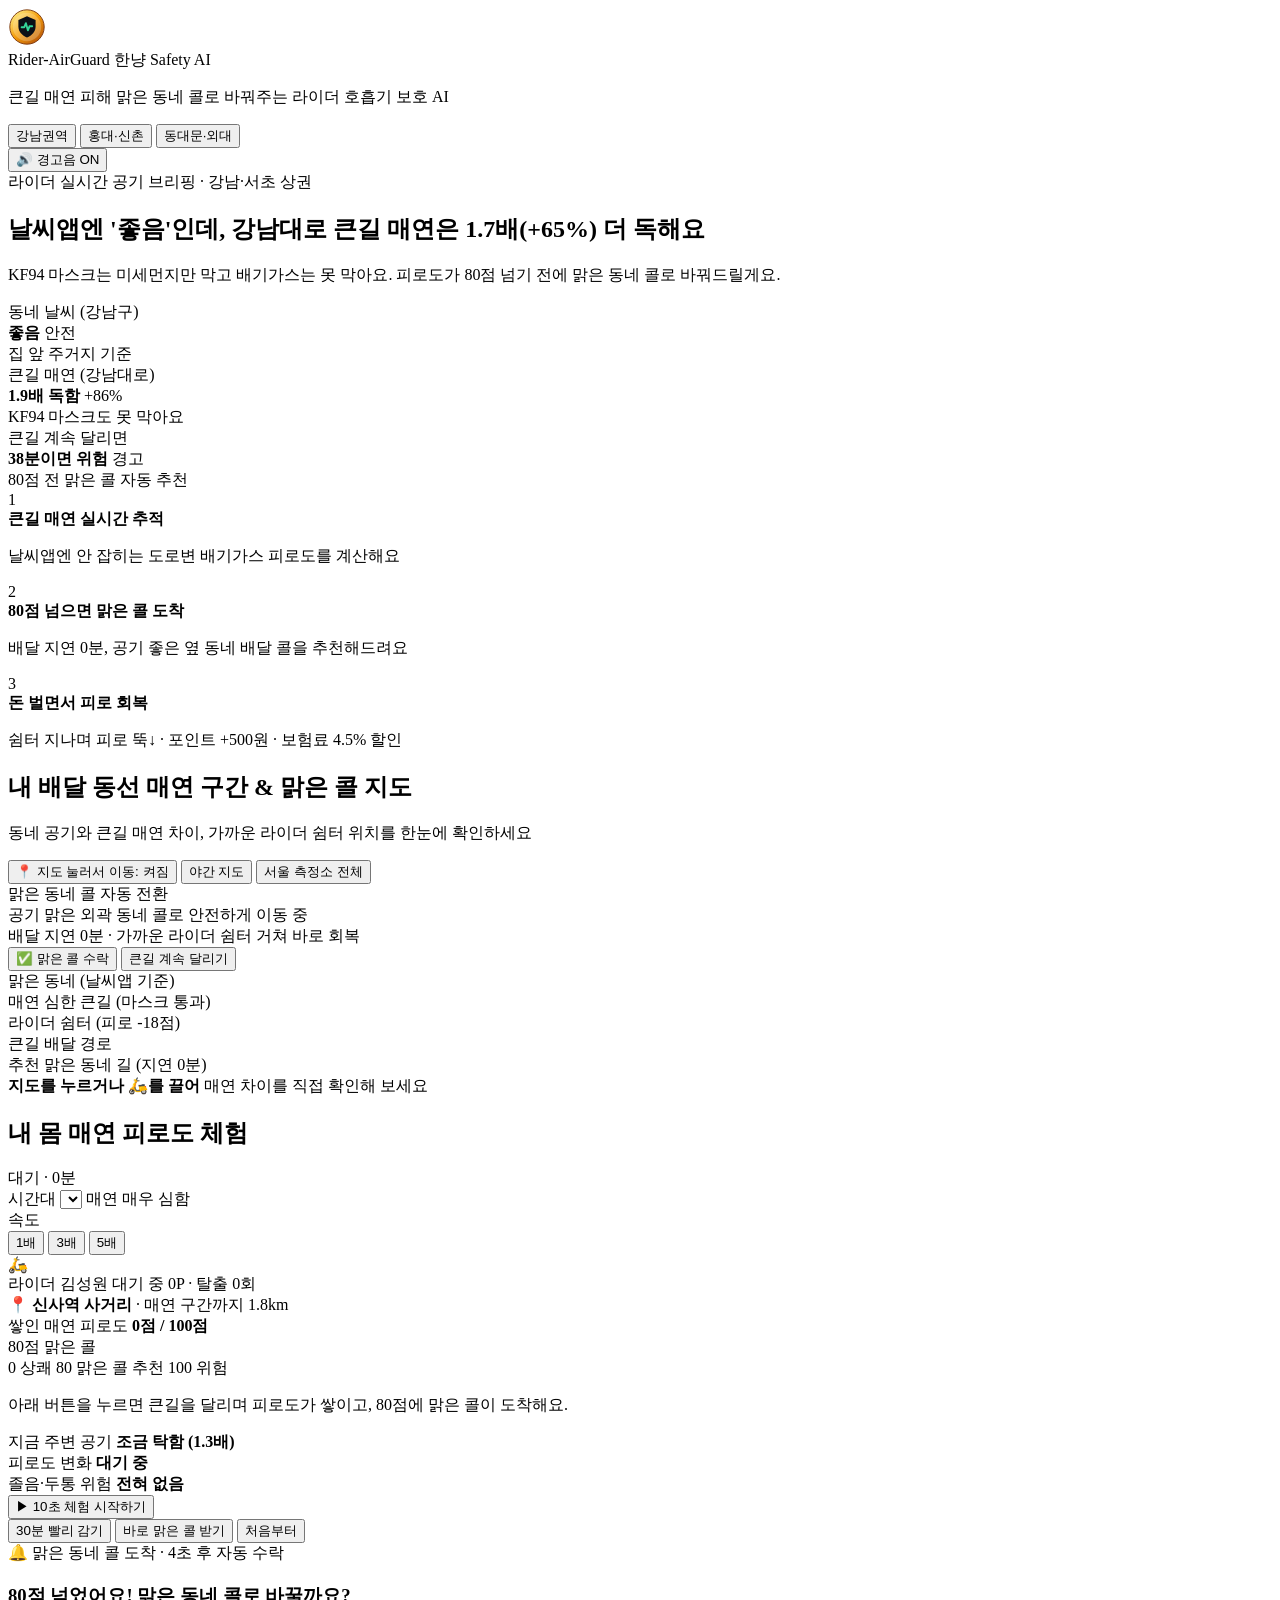
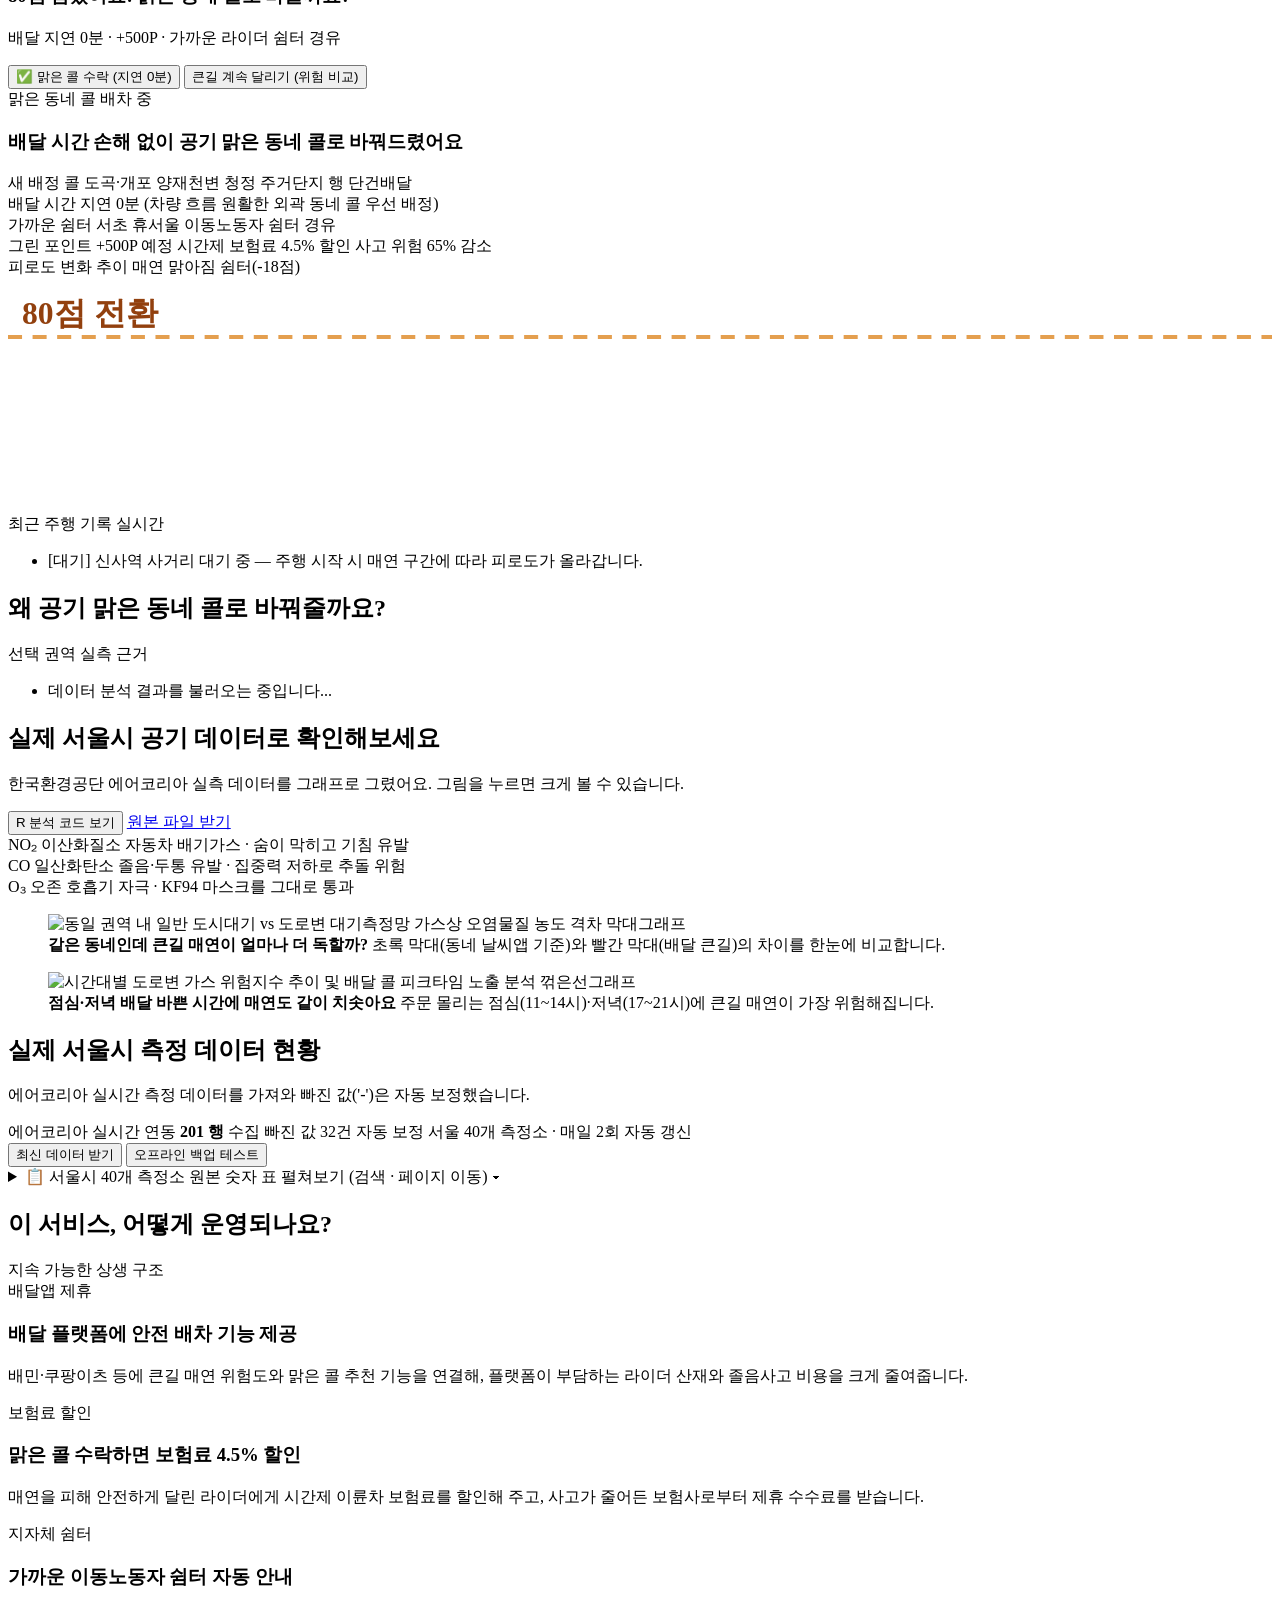
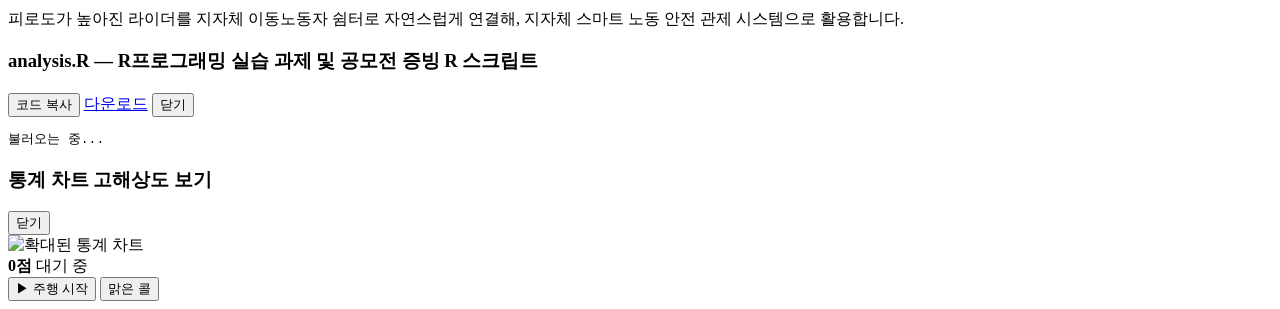
==== commit b9f1d7ed: "feat(ux): beginner-friendly readability overhaul with 3-step guide, plain glossary, collapsible raw " ====
--- a/templates/index.html
+++ b/templates/index.html
@@ -79,30 +79,55 @@
 
       <div class="rider-kpi-dock" role="region" aria-label="핵심 비교 요약">
         <div class="dock-metric">
-          <span class="dock-label">동네 공기 (<span id="kpiUrbanName">강남구</span>)</span>
+          <span class="dock-label">동네 날씨 (<span id="kpiUrbanName">강남구</span>)</span>
           <div class="dock-value-row">
             <strong id="kpiUrbanPm10" class="text-emerald">좋음</strong>
             <span id="kpiUrbanGrade" class="pill pill-safe">안전</span>
           </div>
-          <span id="kpiUrbanSub" class="dock-foot">일반 날씨앱 예보 기준</span>
+          <span id="kpiUrbanSub" class="dock-foot">집 앞 주거지 기준</span>
         </div>
 
         <div class="dock-metric">
           <span class="dock-label">큰길 매연 (<span id="kpiRoadName">강남대로</span>)</span>
           <div class="dock-value-row">
-            <strong id="kpiRoadNo2" class="mono-num text-rose">1.7배 독함</strong>
-            <span id="kpiGapBadge" class="pill pill-danger">+65%</span>
-          </div>
-          <span id="kpiRoadSub" class="dock-foot">마스크 차단 0% · 피크 1.9배</span>
+            <strong id="kpiRoadNo2" class="mono-num text-rose">1.9배 독함</strong>
+            <span id="kpiGapBadge" class="pill pill-danger">+86%</span>
+          </div>
+          <span id="kpiRoadSub" class="dock-foot">KF94 마스크도 못 막아요</span>
         </div>
 
         <div class="dock-metric">
-          <span class="dock-label">바쁜 시간 위험도</span>
+          <span class="dock-label">큰길 계속 달리면</span>
           <div class="dock-value-row">
-            <strong id="kpiRiskPeak" class="mono-num text-amber">131점</strong>
-            <span id="kpiRiskGrade" class="pill pill-warn">매우 위험</span>
-          </div>
-          <span id="kpiRiskSub" class="dock-foot">80점 넘으면 맑은 콜 자동 배정</span>
+            <strong id="kpiRiskPeak" class="mono-num text-amber">38분이면 위험</strong>
+            <span id="kpiRiskGrade" class="pill pill-warn">경고</span>
+          </div>
+          <span id="kpiRiskSub" class="dock-foot">80점 전 맑은 콜 자동 추천</span>
+        </div>
+      </div>
+    </section>
+
+    <!-- 처음 보는 사람도 3초 만에 이해하는 3단계 스토리 바 -->
+    <section class="how-it-works-strip" aria-label="Rider-AirGuard 작동 3단계">
+      <div class="how-step">
+        <span class="how-num">1</span>
+        <div>
+          <strong>큰길 매연 실시간 추적</strong>
+          <p>날씨앱엔 안 잡히는 도로변 배기가스 피로도를 계산해요</p>
+        </div>
+      </div>
+      <div class="how-step">
+        <span class="how-num">2</span>
+        <div>
+          <strong>80점 넘으면 맑은 콜 도착</strong>
+          <p>배달 지연 0분, 공기 좋은 옆 동네 배달 콜을 추천해드려요</p>
+        </div>
+      </div>
+      <div class="how-step">
+        <span class="how-num">3</span>
+        <div>
+          <strong>돈 벌면서 피로 회복</strong>
+          <p>쉼터 지나며 피로 뚝↓ · 포인트 +500원 · 보험료 4.5% 할인</p>
         </div>
       </div>
     </section>
@@ -117,14 +142,14 @@
             <p id="mapSubtitle" class="panel-sub">동네 공기와 큰길 매연 차이, 가까운 라이더 쉼터 위치를 한눈에 확인하세요</p>
           </div>
           <div class="map-controls">
-            <button type="button" id="btnMapClickDrive" class="btn-mini btn-mini-active" title="지도를 클릭하면 오토바이가 해당 위치로 이동합니다">
-              📍 지도 클릭 주행: ON
+            <button type="button" id="btnMapClickDrive" class="btn-mini btn-mini-active" title="지도를 누르면 오토바이가 그 위치로 이동해 공기 차이를 바로 보여줍니다">
+              📍 지도 눌러서 이동: 켜짐
             </button>
             <button type="button" id="btnTileToggle" class="btn-mini btn-mini-outline" title="지도 밝기 테마 전환">
-              지도: 밝게
+              야간 지도
             </button>
             <button type="button" id="btnToggleAllStations" class="btn-mini btn-mini-outline" title="서울 전역 40개 측정소 마커 표시 전환">
-              서울 전체 보기
+              서울 측정소 전체
             </button>
           </div>
         </div>
@@ -144,39 +169,39 @@
           </div>
 
           <div class="map-legend">
-            <div class="legend-item"><span class="dot dot-green"></span> 동네 (날씨앱 기준)</div>
-            <div class="legend-item"><span class="dot dot-red"></span> 큰길 매연 (마스크 통과)</div>
-            <div class="legend-item"><span class="dot dot-blue"></span> 라이더 쉼터 (-18점)</div>
-            <div class="legend-item"><span class="line-sample line-red"></span> 큰길 배달</div>
-            <div class="legend-item"><span class="line-sample line-cyan"></span> 지연 0분 맑은 순환길</div>
+            <div class="legend-item"><span class="dot dot-green"></span> 맑은 동네 (날씨앱 기준)</div>
+            <div class="legend-item"><span class="dot dot-red"></span> 매연 심한 큰길 (마스크 통과)</div>
+            <div class="legend-item"><span class="dot dot-blue"></span> 라이더 쉼터 (피로 -18점)</div>
+            <div class="legend-item"><span class="line-sample line-red"></span> 큰길 배달 경로</div>
+            <div class="legend-item"><span class="line-sample line-cyan"></span> 추천 맑은 동네 길 (지연 0분)</div>
           </div>
 
           <div class="map-hint-chip">
-            <strong>지도를 클릭하거나 🛵를 끌어</strong> 원하는 위치를 확인해 보세요
+            <strong>지도를 누르거나 🛵를 끌어</strong> 매연 차이를 직접 확인해 보세요
           </div>
         </div>
       </section>
 
-      <!-- C. 우측 패널: 라이더 매연 피로도 시뮬레이터 (군더더기 제거 · 1핵심 게이지 + 3요약 + 액션 우선) -->
+      <!-- C. 우측 패널: 라이더 매연 피로도 체험 시뮬레이터 -->
       <aside class="studio-panel simulator-panel" aria-label="라이더 매연 피로도 및 순환 배차 시뮬레이터">
         <div class="panel-header sim-panel-head">
-          <h2>내 몸 매연 피로도</h2>
+          <h2>내 몸 매연 피로도 체험</h2>
           <span id="simStepBadge" class="step-badge mono-num">대기 · 0분</span>
         </div>
 
-        <!-- 운행 시간 & 배속 -->
+        <!-- 운행 시간 & 체험 속도 -->
         <div class="sim-env-bar">
           <div class="env-group">
-            <label for="simHourSelect" class="env-label">운행 시간</label>
+            <label for="simHourSelect" class="env-label">시간대</label>
             <select id="simHourSelect" class="env-select" aria-label="시뮬레이션 운행 시간대 선택"></select>
-            <span id="simHourContext" class="hour-context-pill mono-num">매우 심함 · 106점</span>
+            <span id="simHourContext" class="hour-context-pill">매연 매우 심함</span>
           </div>
           <div class="env-group">
-            <span class="env-label">배속</span>
+            <span class="env-label">속도</span>
             <div class="seg-track speed-seg" role="group" aria-label="주행 시뮬레이션 배속">
-              <button type="button" class="seg-btn speed-btn" data-speed="1">1×</button>
-              <button type="button" class="seg-btn speed-btn active" data-speed="3">3×</button>
-              <button type="button" class="seg-btn speed-btn" data-speed="5">5×</button>
+              <button type="button" class="seg-btn speed-btn" data-speed="1">1배</button>
+              <button type="button" class="seg-btn speed-btn active" data-speed="3">3배</button>
+              <button type="button" class="seg-btn speed-btn" data-speed="5">5배</button>
             </div>
           </div>
         </div>
@@ -194,7 +219,7 @@
               <div class="rider-meta">
                 📍 <strong id="simSegmentName">신사역 사거리</strong>
                 <span class="meta-sep">·</span>
-                <span id="simPocketDist" class="mono-num text-sky">1.8km · 큰길 진입</span>
+                <span id="simPocketDist" class="mono-num text-sky">매연 구간까지 1.8km</span>
               </div>
             </div>
           </div>
@@ -208,45 +233,45 @@
             <div class="gauge-track">
               <div id="gaugeFill" class="gauge-fill" style="width: 0%;"></div>
               <div class="gauge-threshold" title="80점 도달 시 맑은 동네 콜 자동 배정">
-                <span>80점 자동 전환</span>
+                <span>80점 맑은 콜</span>
               </div>
             </div>
             <div class="gauge-scale">
               <span>0 상쾌</span>
-              <span>80 자동 전환</span>
+              <span>80 맑은 콜 추천</span>
               <span>100 위험</span>
             </div>
-            <p id="simStatusHeadline" class="sim-status-line">주행을 시작하면 큰길 매연 구간에서 피로도가 올라가요.</p>
-          </div>
-
-          <!-- 통합 3열 핵심 수치 독 (기존 5개 박스 통합 정리) -->
+            <p id="simStatusHeadline" class="sim-status-line">아래 버튼을 누르면 큰길을 달리며 피로도가 쌓이고, 80점에 맑은 콜이 도착해요.</p>
+          </div>
+
+          <!-- 통합 3열 핵심 수치 독 -->
           <div class="sim-telemetry-dock" role="region" aria-label="실시간 주행 피로 요약">
             <div class="sim-dock-cell">
-              <span class="sim-dock-label">지금 공기</span>
+              <span class="sim-dock-label">지금 주변 공기</span>
               <strong id="teleNo2" class="sim-dock-val text-sky">조금 탁함 (1.3배)</strong>
             </div>
             <div class="sim-dock-cell">
-              <span class="sim-dock-label">피로 변화</span>
-              <strong id="simDeltaRate" class="sim-dock-val mono-num text-slate">대기 (0점/분)</strong>
+              <span class="sim-dock-label">피로도 변화</span>
+              <strong id="simDeltaRate" class="sim-dock-val mono-num text-slate">대기 중</strong>
             </div>
             <div class="sim-dock-cell">
-              <span class="sim-dock-label">졸음·두통</span>
+              <span class="sim-dock-label">졸음·두통 위험</span>
               <strong id="teleCohb" class="sim-dock-val text-emerald">전혀 없음</strong>
             </div>
           </div>
         </div>
 
-        <!-- 조작 버튼 (1핵심 시작 + 3보조 컨트롤) -->
+        <!-- 조작 버튼 (1핵심 체험 시작 + 3보조 컨트롤) -->
         <div class="sim-controls-stack">
           <button type="button" id="btnSimPlayPause" class="btn-ink btn-cta-full">
-            ▶ 실시간 주행 시작
+            ▶ 10초 체험 시작하기
           </button>
           <div class="sim-secondary-row">
             <button type="button" id="btnSimStep" class="btn-outline">
-              +30분 달려보기
+              30분 빨리 감기
             </button>
             <button type="button" id="btnManualEscape" class="btn-escape-action">
-              바로 맑은 콜 전환
+              바로 맑은 콜 받기
             </button>
             <button type="button" id="btnSimReset" class="btn-ghost">
               처음부터
@@ -341,16 +366,32 @@
       </ul>
     </section>
 
-    <!-- D. R 통계 차트 2종 -->
-    <section class="studio-panel charts-panel" aria-label="R 통계 시각화 차트">
+    <!-- D. 실제 서울시 공기 데이터 그래프 + 쉬운 용어 안내 -->
+    <section class="studio-panel charts-panel" aria-label="실제 서울시 공기 데이터 그래프">
       <div class="panel-header">
         <div>
-          <h2>공공데이터 통계 분석 차트 (제안서 서식 4 · 300 DPI)</h2>
-          <p class="panel-sub">수집·정제한 <code>data.csv</code>를 <code>analysis.R</code> 및 <code>generate_charts.py</code>로 시각화했습니다 (클릭 시 확대).</p>
+          <h2>실제 서울시 공기 데이터로 확인해보세요</h2>
+          <p class="panel-sub">한국환경공단 에어코리아 실측 데이터를 그래프로 그렸어요. 그림을 누르면 크게 볼 수 있습니다.</p>
         </div>
         <div class="chart-actions">
-          <button type="button" id="btnViewRCode" class="btn-mini">analysis.R 코드 보기</button>
-          <a href="data.csv" download="data.csv" class="btn-mini btn-mini-accent">data.csv 다운로드</a>
+          <button type="button" id="btnViewRCode" class="btn-mini">R 분석 코드 보기</button>
+          <a href="data.csv" download="data.csv" class="btn-mini btn-mini-accent">원본 파일 받기</a>
+        </div>
+      </div>
+
+      <!-- 초보자용 10초 가스 용어 안내 -->
+      <div class="gas-glossary-bar" aria-label="마스크 통과 매연 가스 쉬운 설명">
+        <div class="glossary-item">
+          <span class="glossary-tag tag-no2">NO₂ 이산화질소</span>
+          <span>자동차 배기가스 · 숨이 막히고 기침 유발</span>
+        </div>
+        <div class="glossary-item">
+          <span class="glossary-tag tag-co">CO 일산화탄소</span>
+          <span>졸음·두통 유발 · 집중력 저하로 추돌 위험</span>
+        </div>
+        <div class="glossary-item">
+          <span class="glossary-tag tag-o3">O₃ 오존</span>
+          <span>호흡기 자극 · KF94 마스크를 그대로 통과</span>
         </div>
       </div>
 
@@ -358,109 +399,125 @@
         <figure class="chart-card">
           <img id="imgChart1" src="static/charts/chart1_network_gap.png" alt="동일 권역 내 일반 도시대기 vs 도로변 대기측정망 가스상 오염물질 농도 격차 막대그래프" loading="lazy" />
           <figcaption>
-            <strong>측정망 간 가스 농도 격차 비교 (chart1_network_gap.png)</strong>
-            <span>도시대기와 도로변대기의 NO₂·CO·O₃ 및 복합 위험지수 격차를 비교합니다.</span>
+            <strong>같은 동네인데 큰길 매연이 얼마나 더 독할까?</strong>
+            <span>초록 막대(동네 날씨앱 기준)와 빨간 막대(배달 큰길)의 차이를 한눈에 비교합니다.</span>
           </figcaption>
         </figure>
 
         <figure class="chart-card">
           <img id="imgChart2" src="static/charts/chart2_hourly_exposure.png" alt="시간대별 도로변 가스 위험지수 추이 및 배달 콜 피크타임 노출 분석 꺾은선그래프" loading="lazy" />
           <figcaption>
-            <strong>24시간 도로변 가스 추이 및 배달 피크 중첩 (chart2_hourly_exposure.png)</strong>
-            <span>점심(11~14시)·저녁(17~21시) 배달 피크와 가스 위험 임계(80점) 돌파 구간을 확인합니다.</span>
+            <strong>점심·저녁 배달 바쁜 시간에 매연도 같이 치솟아요</strong>
+            <span>주문 몰리는 점심(11~14시)·저녁(17~21시)에 큰길 매연이 가장 위험해집니다.</span>
           </figcaption>
         </figure>
       </div>
     </section>
 
-    <!-- 원본 데이터 테이블 뷰어 -->
-    <section class="studio-panel table-panel" aria-label="원본 데이터 검증 테이블">
+    <!-- 원본 데이터 검증 패널 (평소엔 요약만 깔끔하게, 누르면 전체 표 펼치기) -->
+    <section class="studio-panel table-panel" aria-label="실제 측정 데이터 검증">
       <div class="panel-header">
         <div>
-          <h2>수집·정제 완료 원본 데이터 (<code>data.csv</code>)</h2>
-          <p class="panel-sub" id="tableSummary">에어코리아 API 실측 및 결측치('-') 망구분 평균 Imputation 완료 데이터</p>
-        </div>
-        <div class="table-filters">
-          <input id="csvSearchInput" type="search" placeholder="측정소 검색 (예: 강남대로, 신촌로)" aria-label="측정소명 검색" />
-          <select id="csvMangFilter" aria-label="망구분 필터">
-            <option value="ALL">전체 측정망</option>
-            <option value="도로변대기">도로변대기만 보기</option>
-            <option value="도시대기">도시대기만 보기</option>
-          </select>
-        </div>
-      </div>
-
-      <div class="data-proof-strip" aria-label="공공데이터 수집 및 결측 정제 현황">
+          <h2>실제 서울시 측정 데이터 현황</h2>
+          <p class="panel-sub" id="tableSummary">에어코리아 실시간 측정 데이터를 가져와 빠진 값('-')은 자동 보정했습니다.</p>
+        </div>
+      </div>
+
+      <div class="data-proof-strip" aria-label="공공데이터 수집 및 자동 보정 현황">
         <div class="proof-info-group">
           <span id="apiStatusBadge" class="status-badge status-live">에어코리아 실시간 연동</span>
           <span class="proof-pill proof-rows"><strong id="kpiRowsCount" class="mono-num">201 행</strong> 수집</span>
-          <span id="kpiImputeBadge" class="pill pill-info">결측 19건 정제</span>
-          <span id="kpiMetaFoot" class="proof-meta">서울 40개 측정소 · 망구분 평균 Imputation 완료</span>
+          <span id="kpiImputeBadge" class="pill pill-info">빠진 값 32건 자동 보정</span>
+          <span id="kpiMetaFoot" class="proof-meta">서울 40개 측정소 · 매일 2회 자동 갱신</span>
         </div>
         <div class="proof-actions">
           <button type="button" id="btnRefreshLive" class="btn-mini" title="실제 에어코리아 API에서 최신 데이터 다시 수집">
-            새로고침
+            최신 데이터 받기
           </button>
-          <button type="button" id="btnTestFallback" class="btn-mini btn-mini-outline" title="API 장애 상황 대비 로컬 백업 Fallback 모드 시연">
-            Fallback 시연
+          <button type="button" id="btnTestFallback" class="btn-mini btn-mini-outline" title="정부 서버가 멈춰도 작동하는 오프라인 백업 모드 체험">
+            오프라인 백업 테스트
           </button>
         </div>
       </div>
 
-      <div class="table-scroll">
-        <table class="data-table">
-          <thead>
-            <tr>
-              <th>측정일시</th>
-              <th>측정소명</th>
-              <th>망구분</th>
-              <th>PM10 (㎍/㎥)</th>
-              <th>PM2.5 (㎍/㎥)</th>
-              <th>O₃ (ppm)</th>
-              <th>NO₂ (ppm)</th>
-              <th>CO (ppm)</th>
-              <th>가스 위험지수</th>
-            </tr>
-          </thead>
-          <tbody id="csvTableBody">
-            <tr><td colspan="9" class="empty-cell">데이터를 불러오는 중입니다...</td></tr>
-          </tbody>
-        </table>
-      </div>
-
-      <div class="table-pagination" aria-label="데이터 테이블 페이지 이동">
-        <div class="page-left">
-          <span id="csvPageInfo" class="page-info mono-num">1–15 / 총 0행</span>
-          <select id="csvPageSize" class="page-size-select" aria-label="페이지당 행 수">
-            <option value="15" selected>15행씩 보기</option>
-            <option value="30">30행씩 보기</option>
-            <option value="ALL">전체 보기</option>
-          </select>
-        </div>
-        <div class="page-controls">
-          <button type="button" id="btnCsvPrev" class="btn-mini" disabled>← 이전</button>
-          <span id="csvPageBadge" class="page-badge mono-num">1 / 1</span>
-          <button type="button" id="btnCsvNext" class="btn-mini" disabled>다음 →</button>
-        </div>
-      </div>
+      <details id="rawTableDetails" class="raw-table-details">
+        <summary class="raw-table-summary">
+          <span>📋 서울시 40개 측정소 원본 숫자 표 펼쳐보기 (검색 · 페이지 이동)</span>
+          <span class="summary-chevron" aria-hidden="true">▾</span>
+        </summary>
+
+        <div class="raw-table-body">
+          <div class="table-filters">
+            <input id="csvSearchInput" type="search" placeholder="동네·큰길 이름 검색 (예: 강남대로, 신촌로)" aria-label="측정소명 검색" />
+            <select id="csvMangFilter" aria-label="측정 위치 필터">
+              <option value="ALL">전체 측정소</option>
+              <option value="도로변대기">큰길(도로변대기)만 보기</option>
+              <option value="도시대기">동네(도시대기)만 보기</option>
+            </select>
+          </div>
+
+          <div class="table-scroll">
+            <table class="data-table">
+              <thead>
+                <tr>
+                  <th>측정 시각</th>
+                  <th>측정소</th>
+                  <th>위치 구분</th>
+                  <th>미세먼지</th>
+                  <th>초미세먼지</th>
+                  <th>오존(O₃)</th>
+                  <th>배기가스(NO₂)</th>
+                  <th>졸음가스(CO)</th>
+                  <th>매연 위험도</th>
+                </tr>
+              </thead>
+              <tbody id="csvTableBody">
+                <tr><td colspan="9" class="empty-cell">데이터를 불러오는 중입니다...</td></tr>
+              </tbody>
+            </table>
+          </div>
+
+          <div class="table-pagination" aria-label="데이터 테이블 페이지 이동">
+            <div class="page-left">
+              <span id="csvPageInfo" class="page-info mono-num">1–15 / 총 0행</span>
+              <select id="csvPageSize" class="page-size-select" aria-label="페이지당 행 수">
+                <option value="15" selected>15행씩 보기</option>
+                <option value="30">30행씩 보기</option>
+                <option value="ALL">전체 보기</option>
+              </select>
+            </div>
+            <div class="page-controls">
+              <button type="button" id="btnCsvPrev" class="btn-mini" disabled>← 이전</button>
+              <span id="csvPageBadge" class="page-badge mono-num">1 / 1</span>
+              <button type="button" id="btnCsvNext" class="btn-mini" disabled>다음 →</button>
+            </div>
+          </div>
+        </div>
+      </details>
     </section>
 
-    <!-- 비즈니스 수익 모델 (B2B / B2G) -->
-    <section class="bm-strip" aria-label="비즈니스 수익 모델">
-      <div class="bm-card">
-        <span class="bm-tag">B2B SaaS</span>
-        <h3>배달 플랫폼 권역 순환 배차 API 구독</h3>
-        <p>배민·쿠팡이츠 등에 실시간 도로변 가스 위험도·순환 콜 매칭 API를 월 구독료로 공급해 플랫폼의 의무 산재보험료와 호흡기·졸음사고 비용을 절감합니다.</p>
-      </div>
-      <div class="bm-card">
-        <span class="bm-tag">B2B InsurTech</span>
-        <h3>이륜차 시간제 유상운송 보험 연동</h3>
-        <p>순환 배차와 안전 권역 주행을 준수한 라이더에게 보험료 4.5%를 즉시 할인하고, 보험사의 사고 손해율 감소에 따른 제휴 수수료를 수취합니다.</p>
-      </div>
-      <div class="bm-card">
-        <span class="bm-tag">B2G Public Safety</span>
-        <h3>지자체 이동노동자 쉼터 스마트 관제</h3>
-        <p>가스 누적 위험 임계치에 도달한 라이더를 지자체 이동노동자 쉼터로 자동 연계하고, 지자체 스마트 노동 안전 관제 시스템 구축 예산으로 납품합니다.</p>
+    <!-- 이 서비스, 어떻게 운영되나요? (쉬운 수익·협력 구조) -->
+    <section class="bm-section" aria-label="서비스 운영 및 수익 구조">
+      <div class="bm-section-head">
+        <h2>이 서비스, 어떻게 운영되나요?</h2>
+        <span class="briefing-tag">지속 가능한 상생 구조</span>
+      </div>
+      <div class="bm-strip">
+        <div class="bm-card">
+          <span class="bm-tag">배달앱 제휴</span>
+          <h3>배달 플랫폼에 안전 배차 기능 제공</h3>
+          <p>배민·쿠팡이츠 등에 큰길 매연 위험도와 맑은 콜 추천 기능을 연결해, 플랫폼이 부담하는 라이더 산재와 졸음사고 비용을 크게 줄여줍니다.</p>
+        </div>
+        <div class="bm-card">
+          <span class="bm-tag">보험료 할인</span>
+          <h3>맑은 콜 수락하면 보험료 4.5% 할인</h3>
+          <p>매연을 피해 안전하게 달린 라이더에게 시간제 이륜차 보험료를 할인해 주고, 사고가 줄어든 보험사로부터 제휴 수수료를 받습니다.</p>
+        </div>
+        <div class="bm-card">
+          <span class="bm-tag">지자체 쉼터</span>
+          <h3>가까운 이동노동자 쉼터 자동 안내</h3>
+          <p>피로도가 높아진 라이더를 지자체 이동노동자 쉼터로 자연스럽게 연결해, 지자체 스마트 노동 안전 관제 시스템으로 활용합니다.</p>
+        </div>
       </div>
     </section>
   </div>
